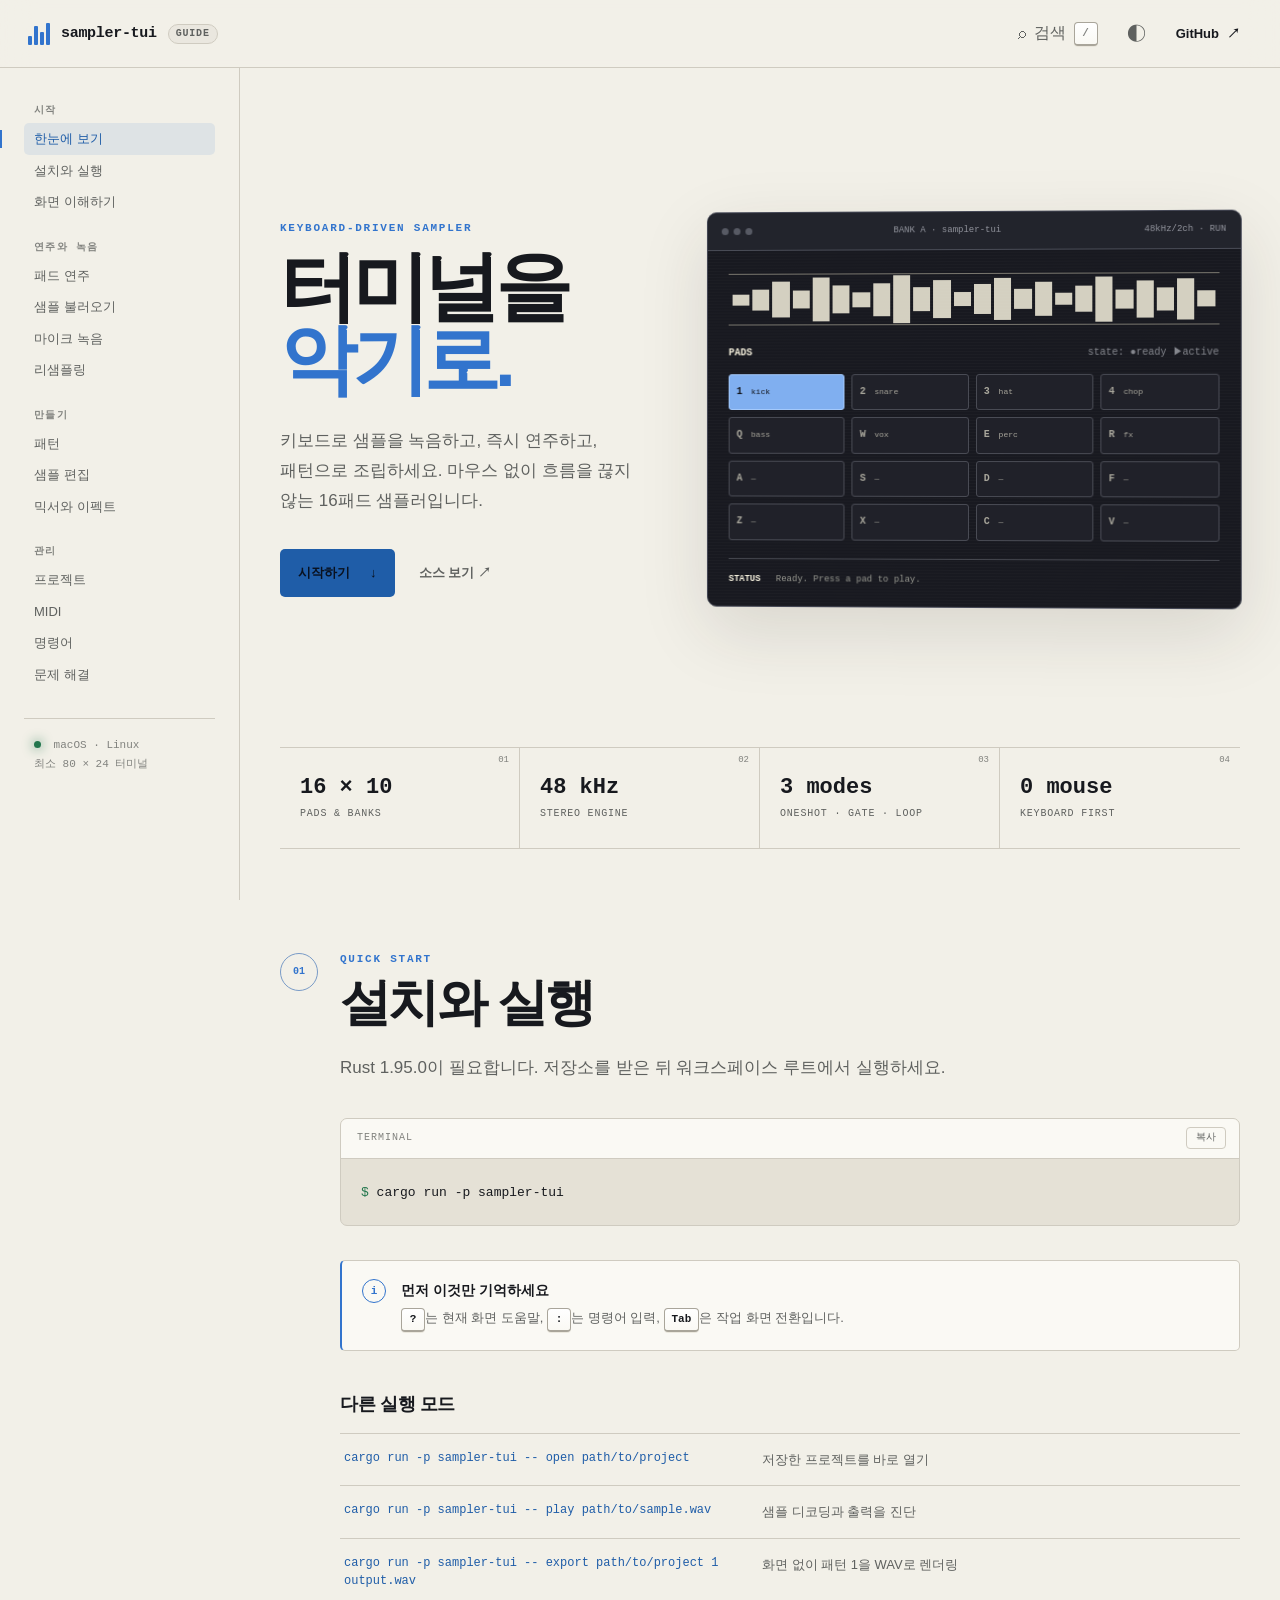
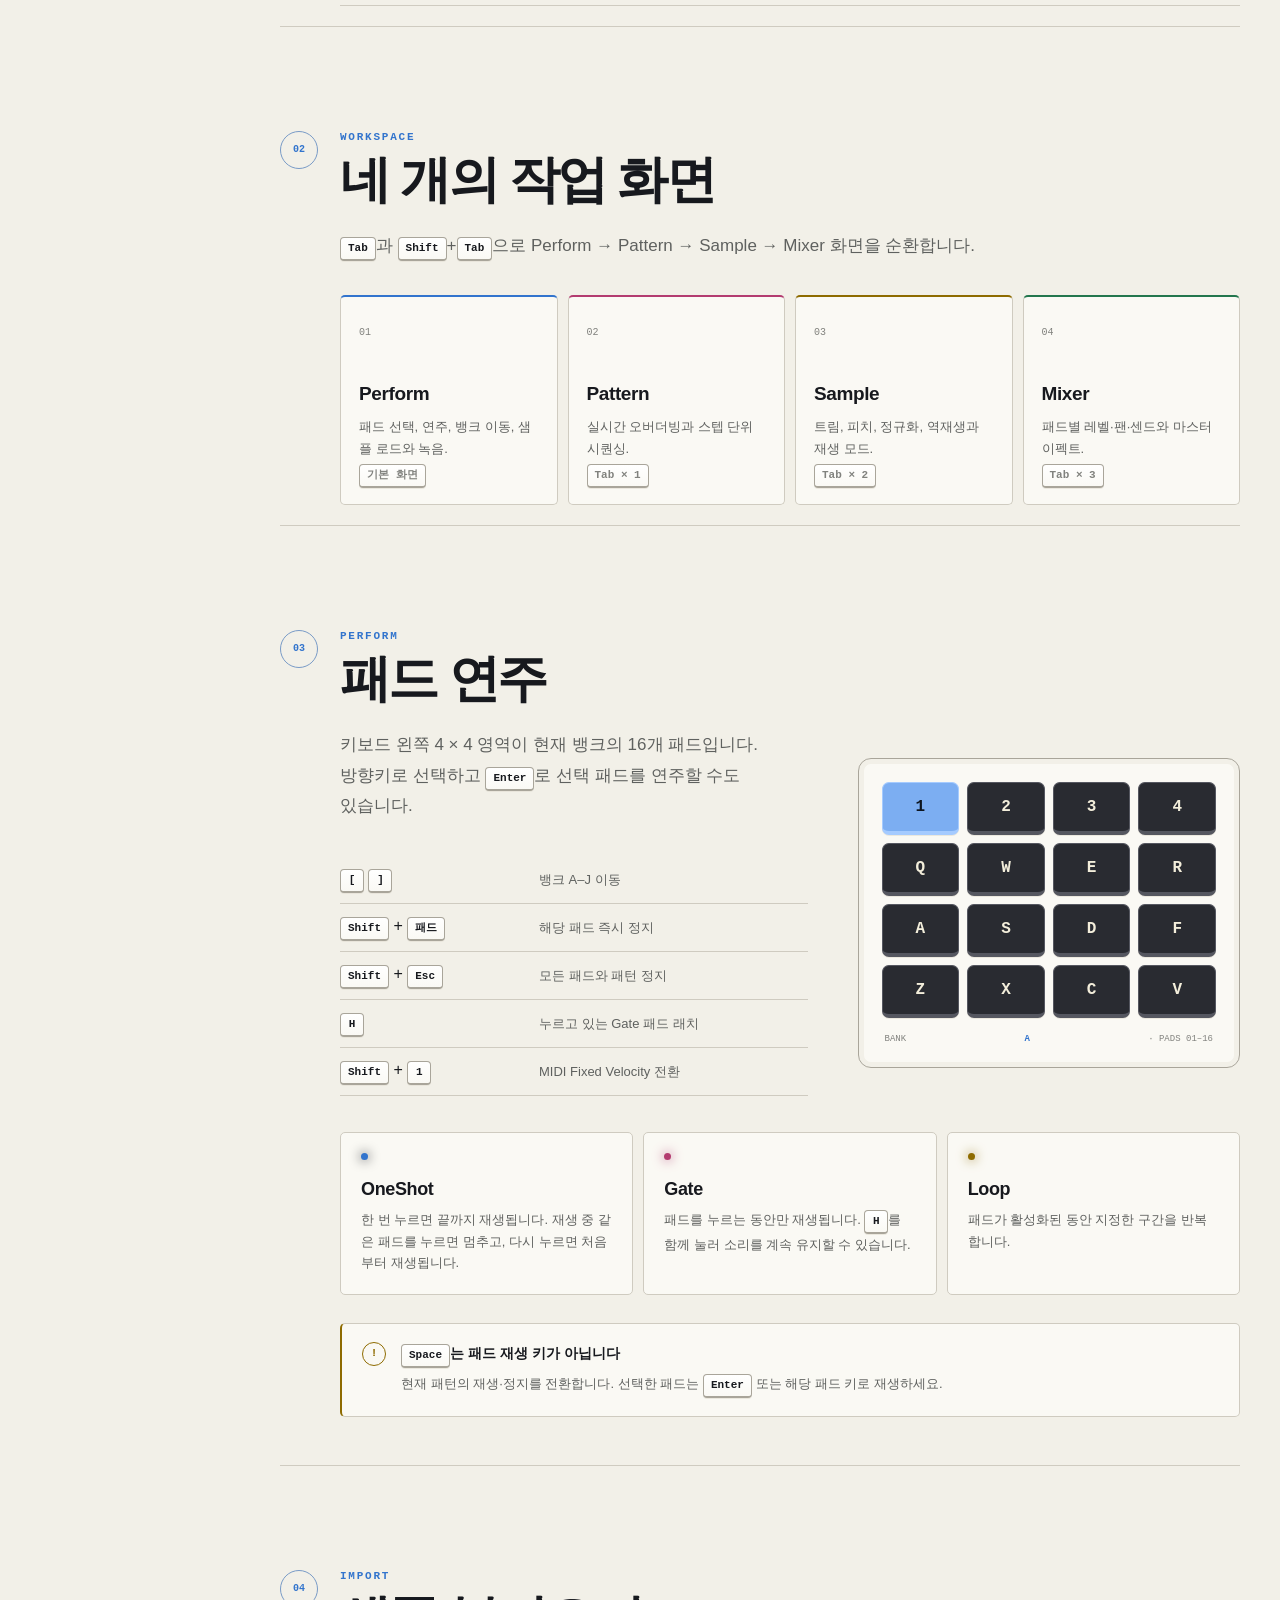
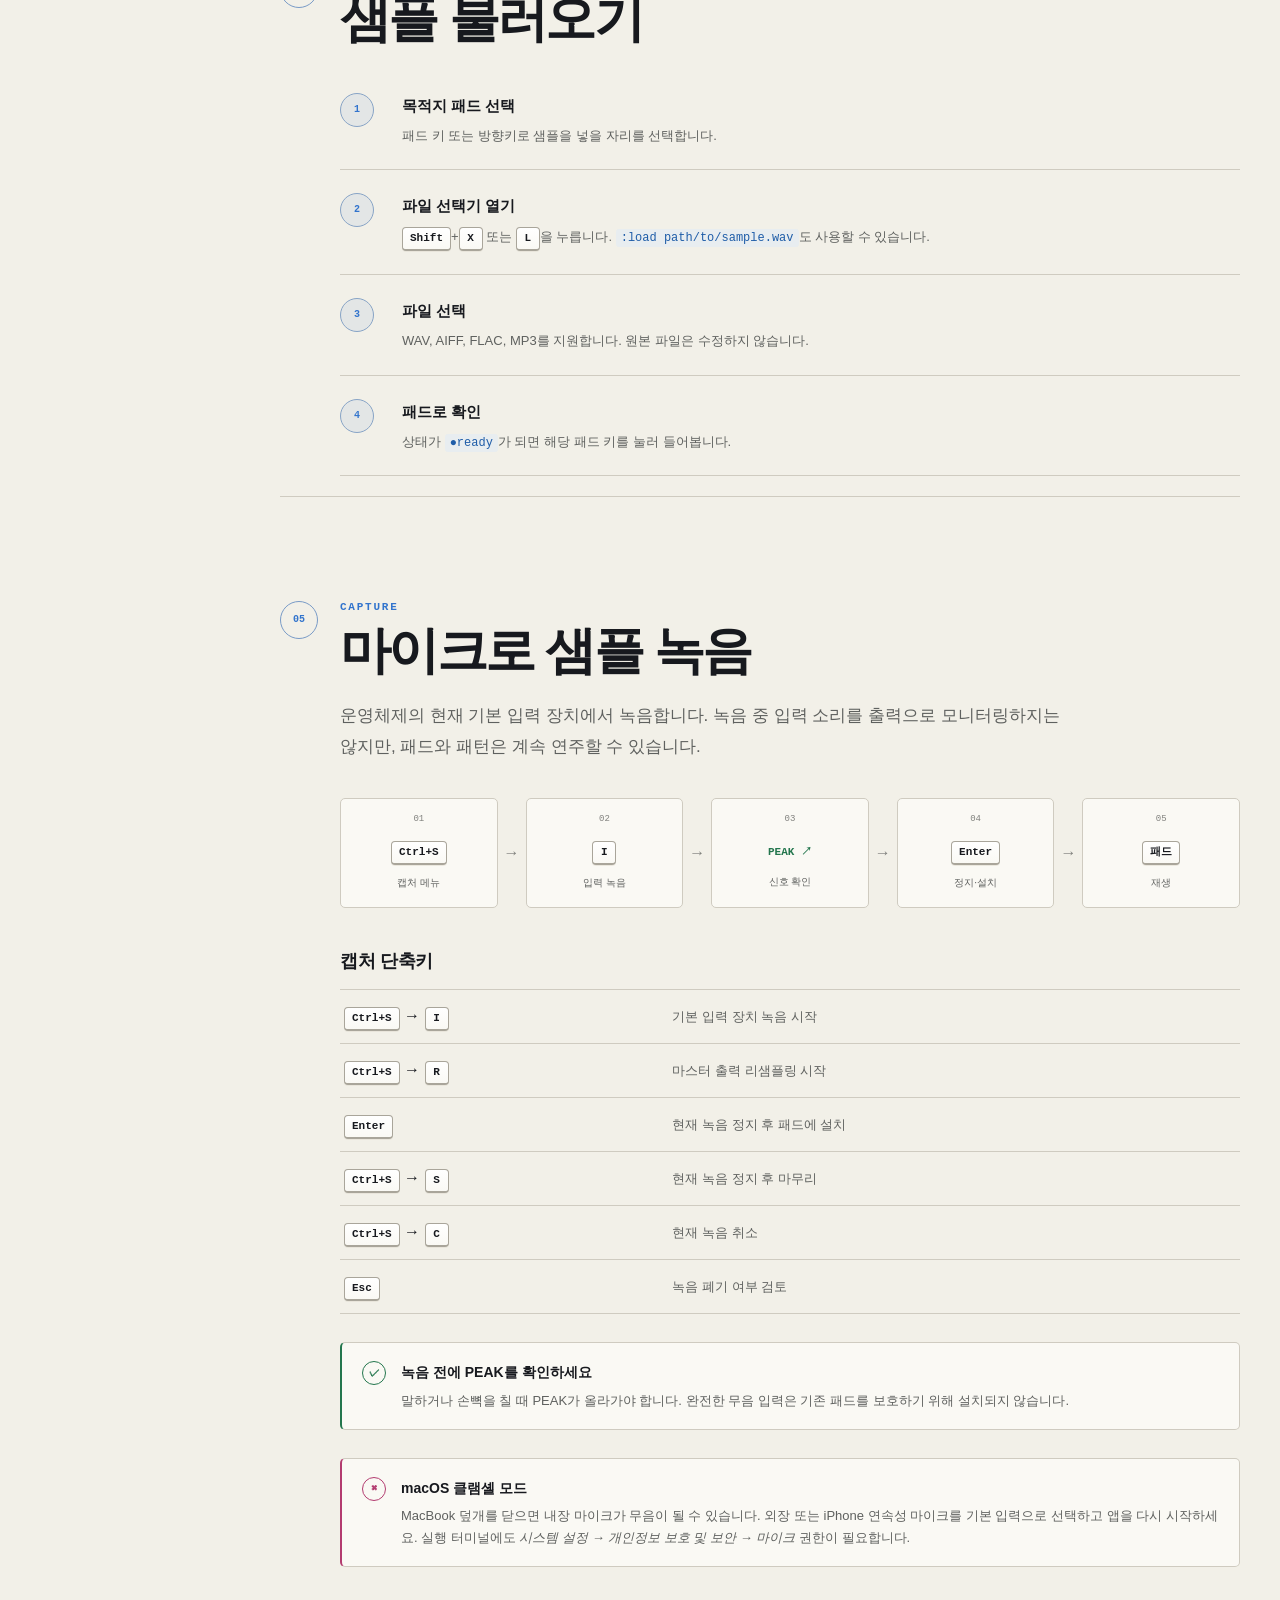
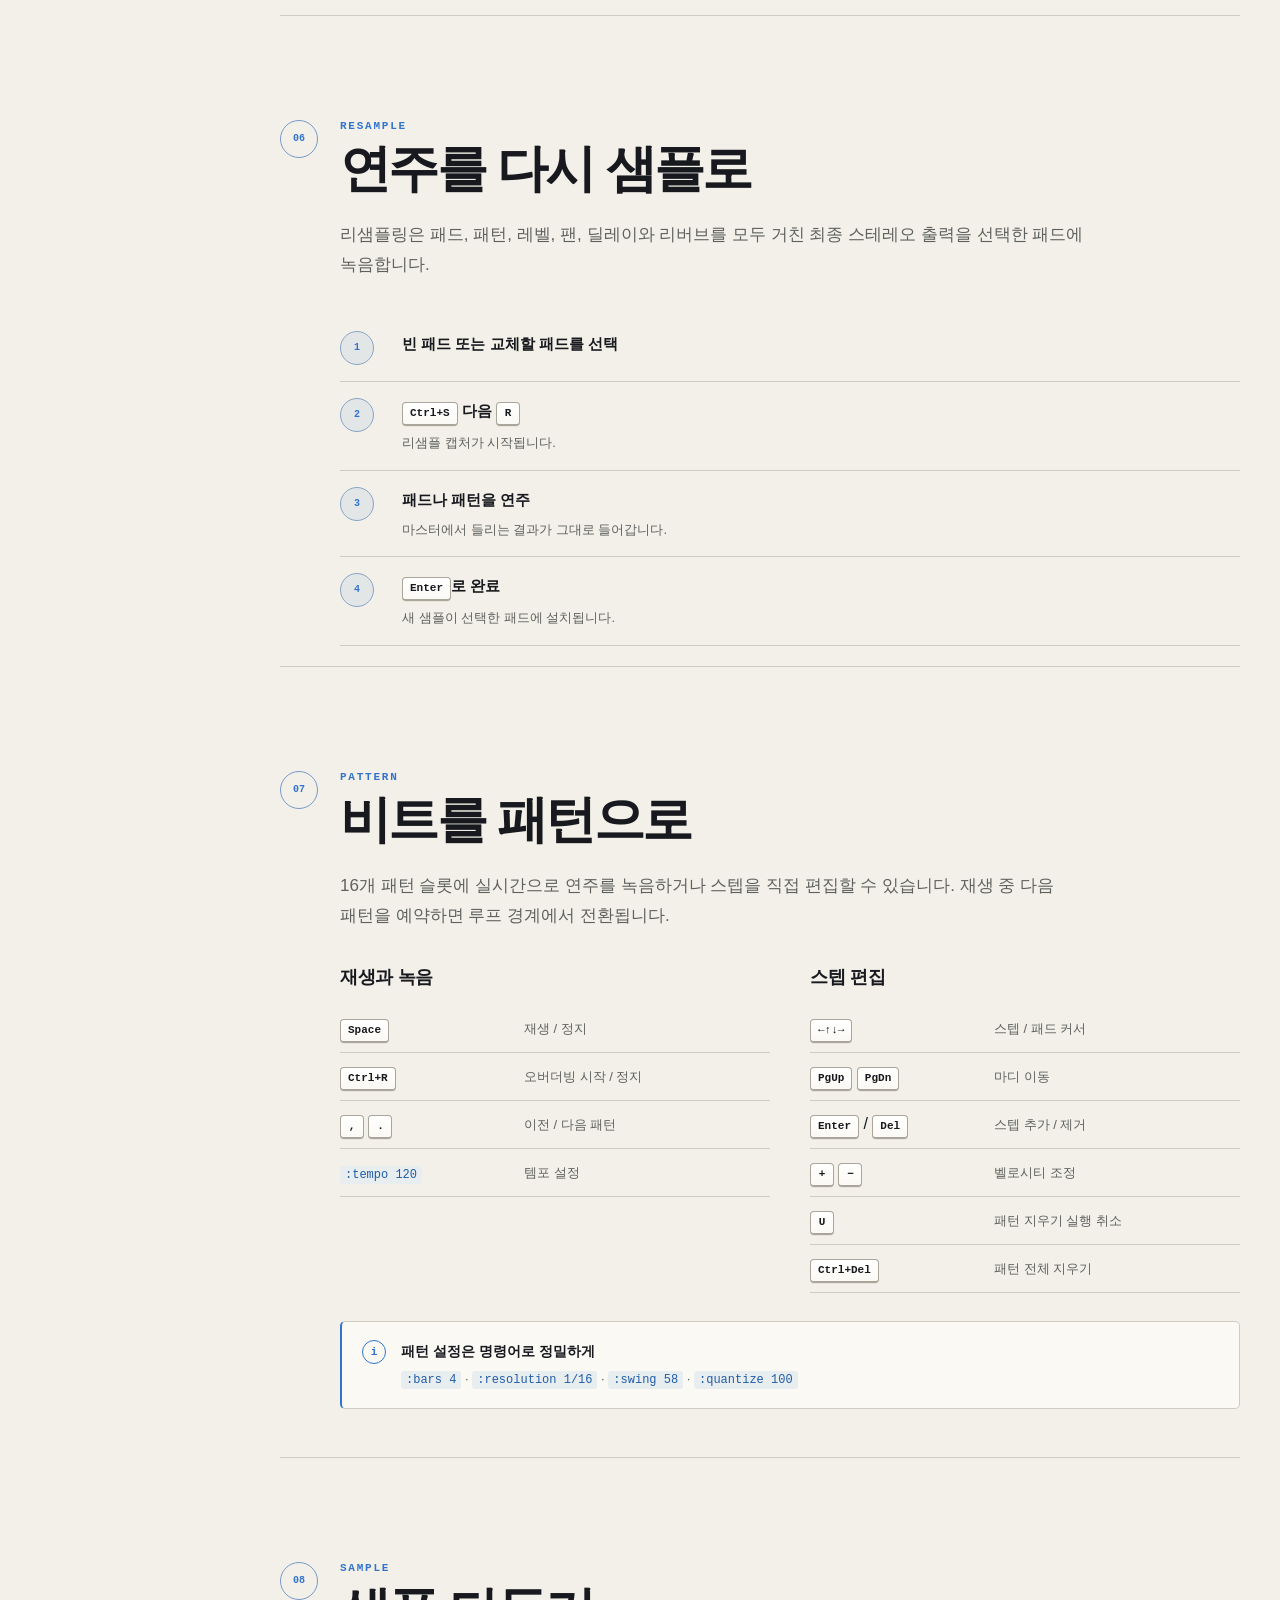
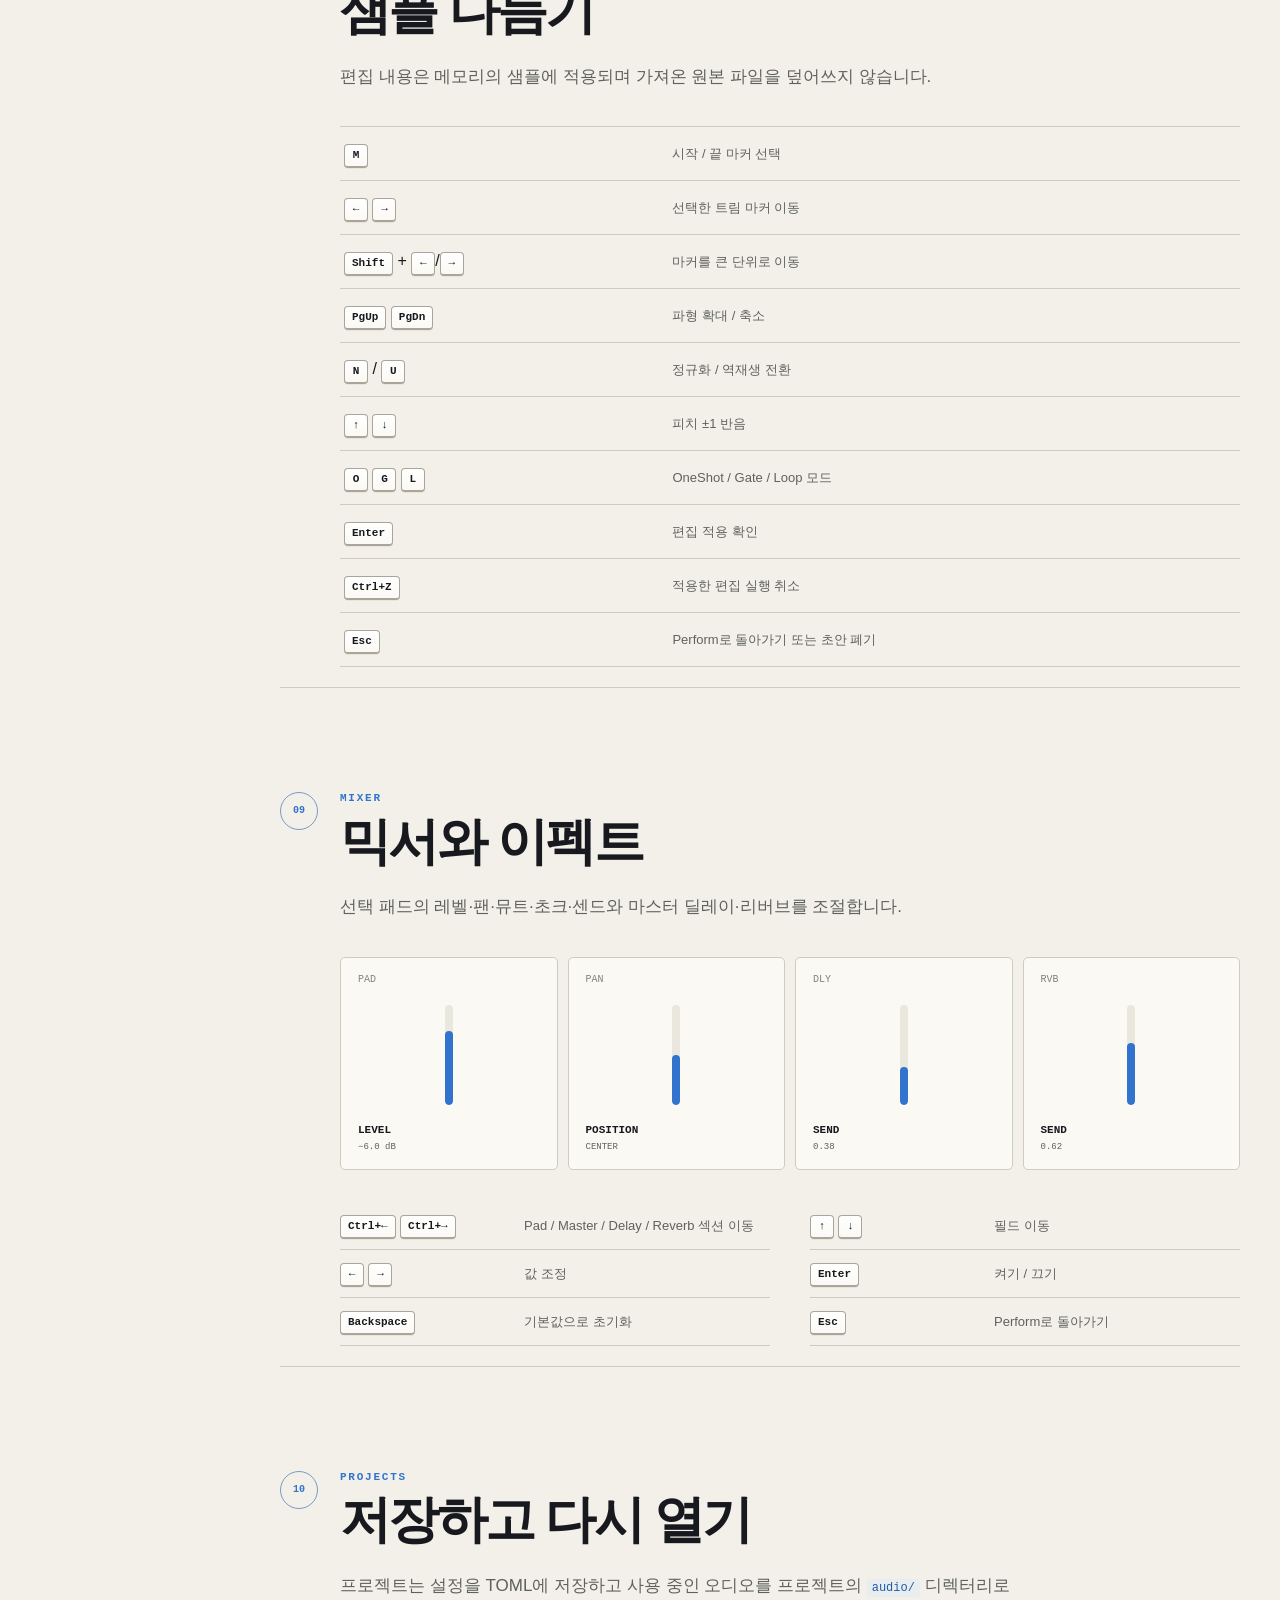
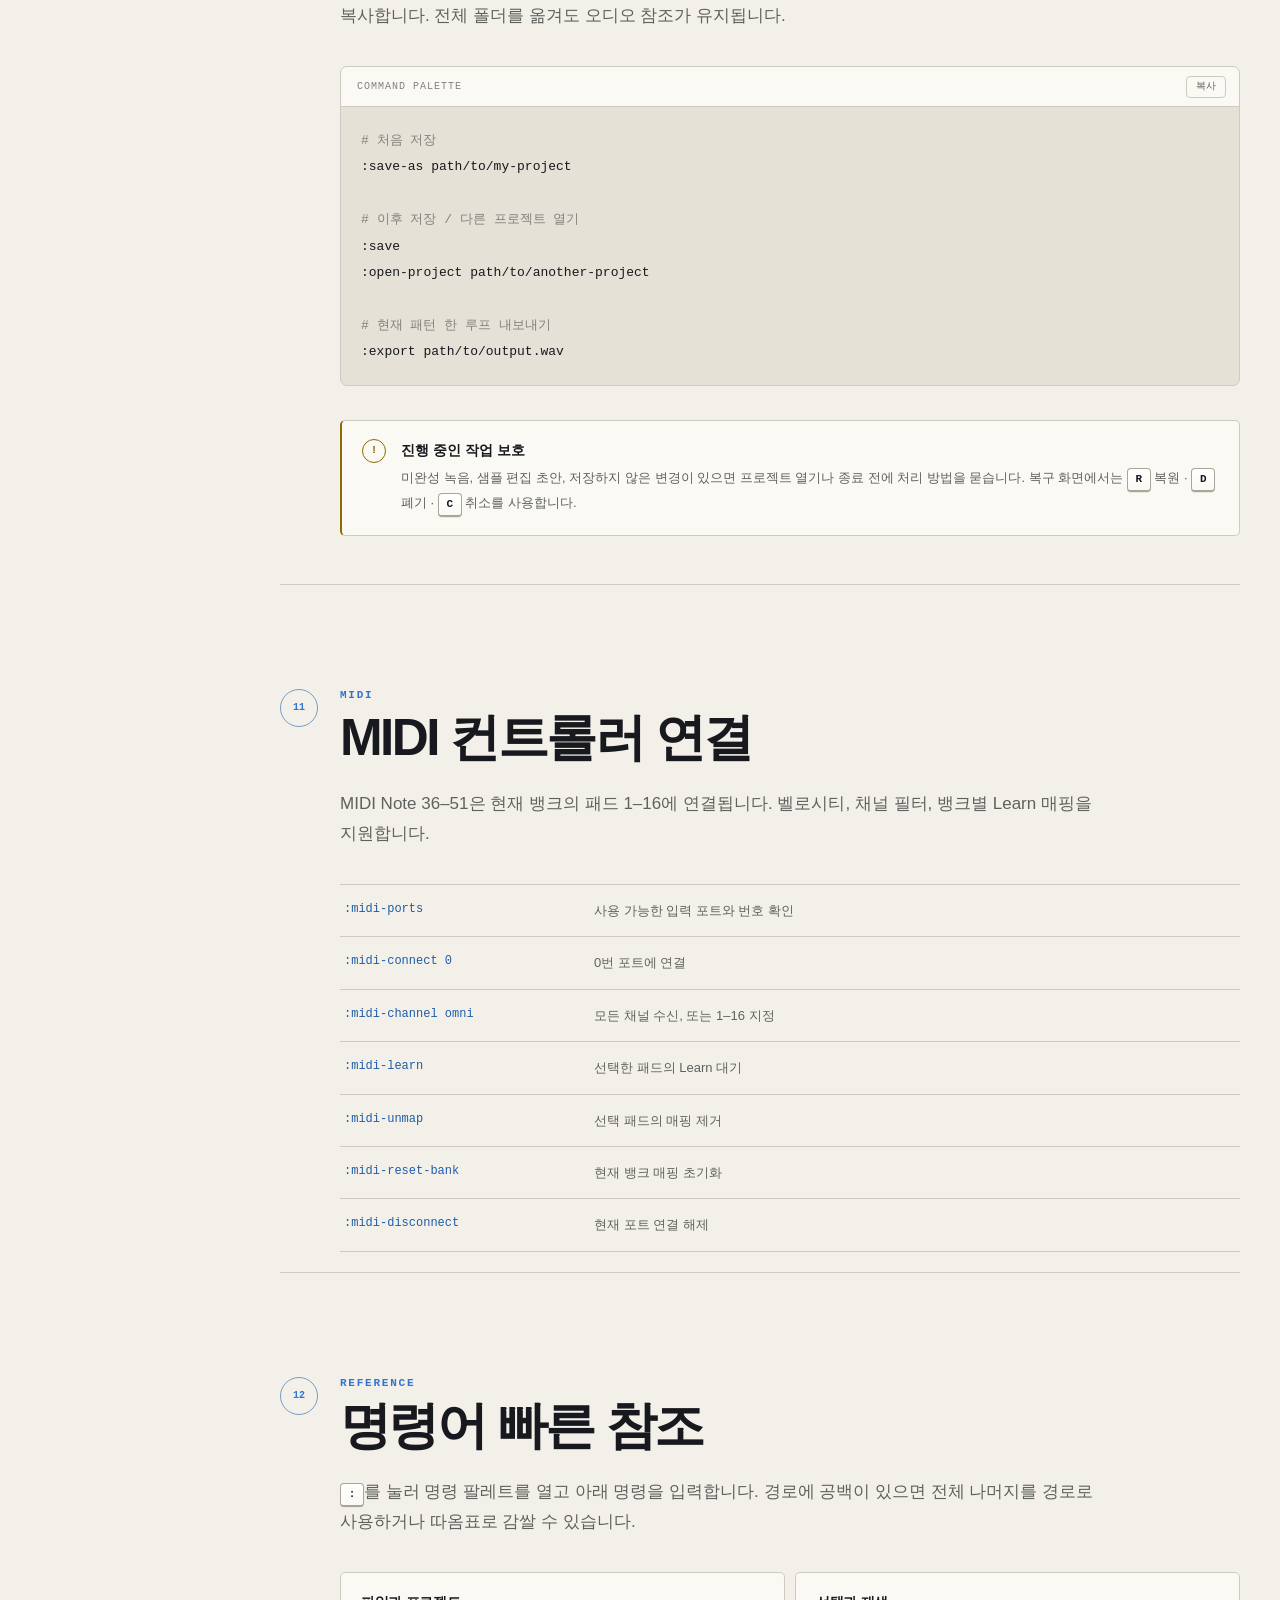
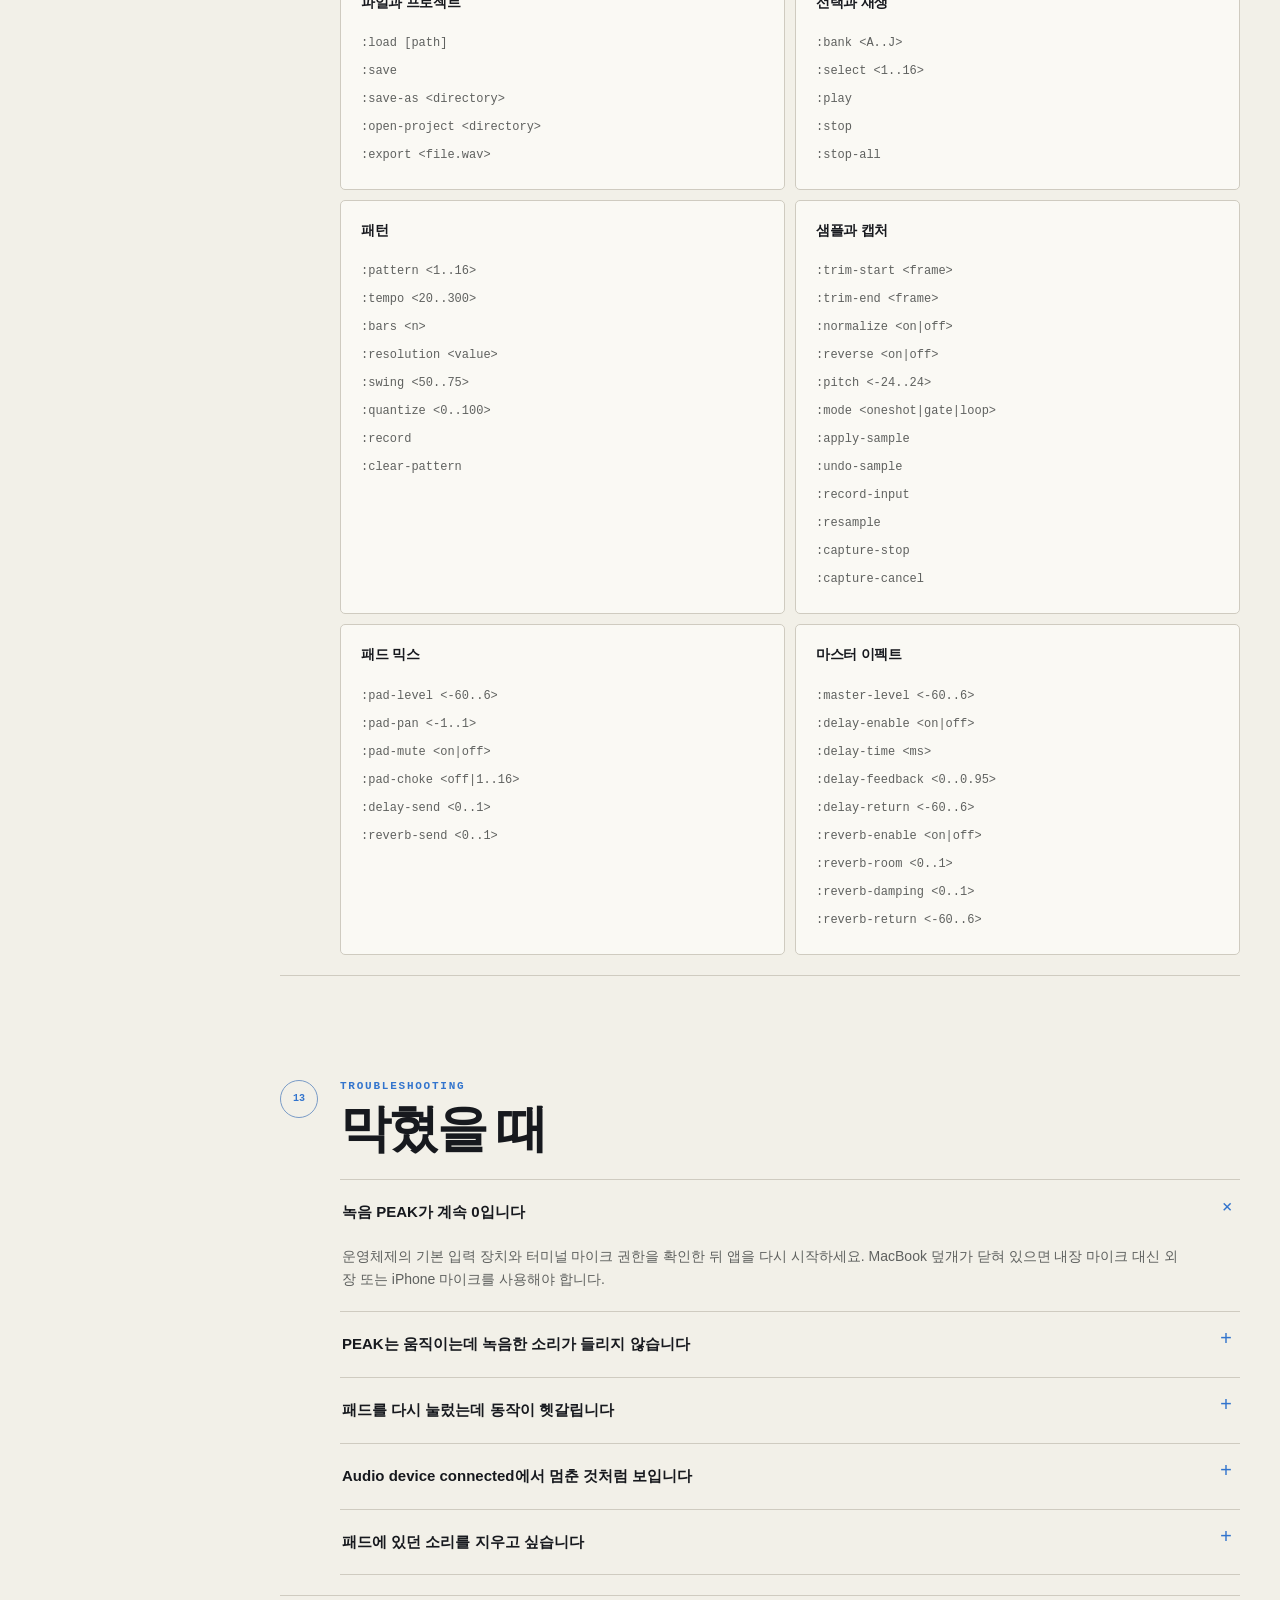
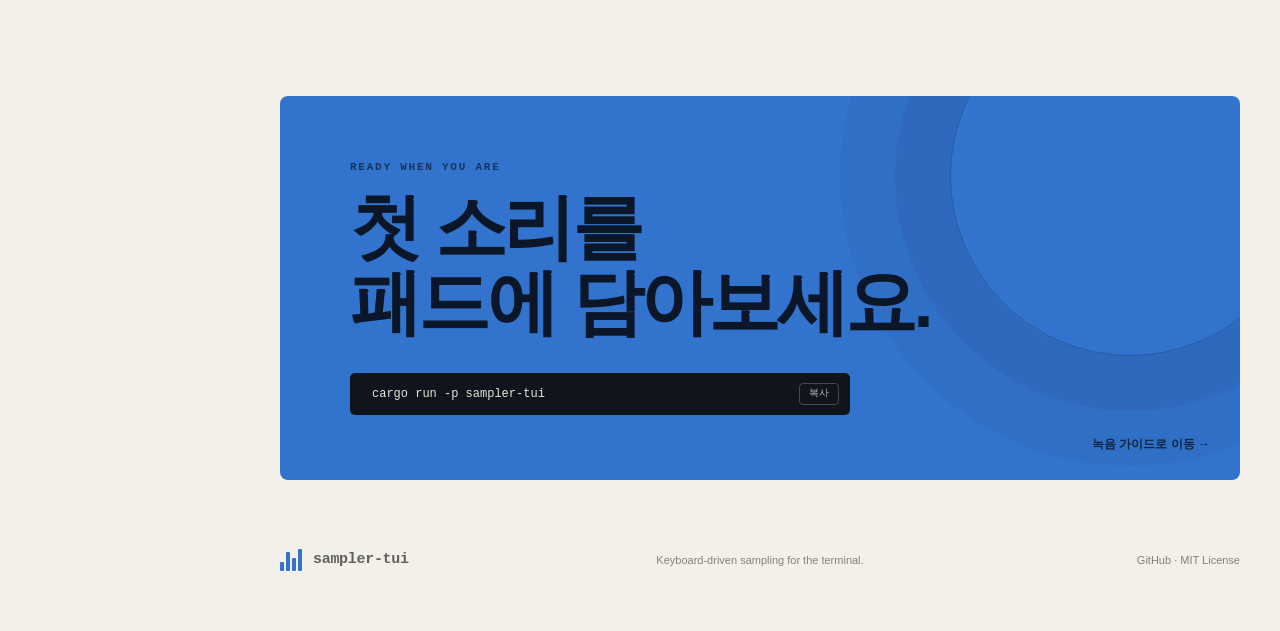
==== docs/index.html @ 5b94d0d7 "docs: add GitHub Pages user guide" ====
<!doctype html>
<html lang="ko" data-theme="dark">
  <head>
    <meta charset="utf-8">
    <meta name="viewport" content="width=device-width, initial-scale=1">
    <meta name="description" content="sampler-tui 공식 사용 가이드 — 키보드로 샘플을 녹음하고, 연주하고, 편집하고, 패턴으로 만드는 터미널 샘플러">
    <meta name="theme-color" content="#111318">
    <meta property="og:title" content="sampler-tui — User Guide">
    <meta property="og:description" content="터미널 안에서 샘플을 녹음하고, 연주하고, 패턴으로 만드세요.">
    <meta property="og:type" content="website">
    <title>sampler-tui — User Guide</title>
    <link rel="stylesheet" href="./styles.css">
    <script src="./app.js" defer></script>
  </head>
  <body id="top">
    <a class="skip-link" href="#main-content">본문으로 건너뛰기</a>

    <header class="topbar">
      <a class="brand" href="#top" aria-label="sampler-tui 문서 홈">
        <span class="brand-mark" aria-hidden="true"><i></i><i></i><i></i><i></i></span>
        <span>sampler-tui</span>
        <span class="version">guide</span>
      </a>
      <nav class="top-actions" aria-label="문서 도구">
        <button class="icon-button search-trigger" type="button" aria-label="문서 검색 열기" aria-keyshortcuts="/">
          <span aria-hidden="true">⌕</span><span class="button-label">검색</span><kbd>/</kbd>
        </button>
        <button class="icon-button theme-toggle" type="button" aria-label="밝은 테마로 전환">
          <span class="theme-icon" aria-hidden="true">☼</span>
        </button>
        <a class="github-link" href="https://github.com/bonzonkim/sampler-tui" target="_blank" rel="noreferrer">GitHub <span aria-hidden="true">↗</span></a>
      </nav>
    </header>

    <div class="mobile-bar">
      <button class="menu-toggle" type="button" aria-expanded="false" aria-controls="sidebar">목차 <span aria-hidden="true">＋</span></button>
      <span class="mobile-current">시작하기</span>
    </div>

    <div class="page-shell">
      <aside class="sidebar" id="sidebar">
        <nav aria-label="문서 목차">
          <p class="nav-label">시작</p>
          <a href="#overview" class="active">한눈에 보기</a>
          <a href="#install">설치와 실행</a>
          <a href="#interface">화면 이해하기</a>

          <p class="nav-label">연주와 녹음</p>
          <a href="#pads">패드 연주</a>
          <a href="#import">샘플 불러오기</a>
          <a href="#record">마이크 녹음</a>
          <a href="#resample">리샘플링</a>

          <p class="nav-label">만들기</p>
          <a href="#pattern">패턴</a>
          <a href="#sample-edit">샘플 편집</a>
          <a href="#mixer">믹서와 이펙트</a>

          <p class="nav-label">관리</p>
          <a href="#projects">프로젝트</a>
          <a href="#midi">MIDI</a>
          <a href="#commands">명령어</a>
          <a href="#troubleshooting">문제 해결</a>
        </nav>
        <div class="sidebar-footer">
          <span class="status-dot"></span>
          macOS · Linux<br>
          최소 80 × 24 터미널
        </div>
      </aside>

      <main id="main-content">
        <section class="hero doc-section" id="overview" data-title="한눈에 보기">
          <div class="hero-copy">
            <p class="eyebrow">Keyboard-driven sampler</p>
            <h1>터미널을<br><span>악기로.</span></h1>
            <p class="hero-lead">키보드로 샘플을 녹음하고, 즉시 연주하고, 패턴으로 조립하세요. 마우스 없이 흐름을 끊지 않는 16패드 샘플러입니다.</p>
            <div class="hero-actions">
              <a class="primary-button" href="#install">시작하기 <span aria-hidden="true">↓</span></a>
              <a class="text-link" href="https://github.com/bonzonkim/sampler-tui" target="_blank" rel="noreferrer">소스 보기 <span aria-hidden="true">↗</span></a>
            </div>
          </div>

          <div class="terminal-card" aria-label="sampler-tui 터미널 화면 예시">
            <div class="terminal-bar">
              <div class="terminal-dots" aria-hidden="true"><span></span><span></span><span></span></div>
              <span>BANK A · sampler-tui</span>
              <span>48kHz/2ch · RUN</span>
            </div>
            <div class="terminal-content">
              <div class="wave" aria-hidden="true">
                <i style="--h:22%"></i><i style="--h:42%"></i><i style="--h:72%"></i><i style="--h:35%"></i><i style="--h:88%"></i><i style="--h:55%"></i><i style="--h:30%"></i><i style="--h:66%"></i><i style="--h:96%"></i><i style="--h:48%"></i><i style="--h:76%"></i><i style="--h:28%"></i><i style="--h:60%"></i><i style="--h:84%"></i><i style="--h:40%"></i><i style="--h:68%"></i><i style="--h:25%"></i><i style="--h:52%"></i><i style="--h:90%"></i><i style="--h:38%"></i><i style="--h:74%"></i><i style="--h:46%"></i><i style="--h:82%"></i><i style="--h:32%"></i>
              </div>
              <p class="terminal-label">PADS <span>state: ●ready ▶active</span></p>
              <div class="mini-pad-grid">
                <span class="hot"><b>1</b> kick</span><span><b>2</b> snare</span><span><b>3</b> hat</span><span><b>4</b> chop</span>
                <span><b>Q</b> bass</span><span><b>W</b> vox</span><span><b>E</b> perc</span><span><b>R</b> fx</span>
                <span><b>A</b> —</span><span><b>S</b> —</span><span><b>D</b> —</span><span><b>F</b> —</span>
                <span><b>Z</b> —</span><span><b>X</b> —</span><span><b>C</b> —</span><span><b>V</b> —</span>
              </div>
              <p class="terminal-status"><span>STATUS</span> Ready. Press a pad to play.</p>
            </div>
          </div>
        </section>

        <section class="feature-strip" aria-label="주요 기능">
          <article><span>01</span><strong>16 × 10</strong><small>pads &amp; banks</small></article>
          <article><span>02</span><strong>48 kHz</strong><small>stereo engine</small></article>
          <article><span>03</span><strong>3 modes</strong><small>OneShot · Gate · Loop</small></article>
          <article><span>04</span><strong>0 mouse</strong><small>keyboard first</small></article>
        </section>

        <section class="doc-section" id="install" data-title="설치와 실행">
          <div class="section-heading">
            <span class="section-number">01</span>
            <div><p class="eyebrow">Quick start</p><h2>설치와 실행</h2></div>
          </div>
          <p class="section-intro">Rust 1.95.0이 필요합니다. 저장소를 받은 뒤 워크스페이스 루트에서 실행하세요.</p>
          <div class="code-block">
            <div class="code-head"><span>Terminal</span><button class="copy-button" type="button" data-copy="cargo run -p sampler-tui">복사</button></div>
            <pre><code><span class="prompt">$</span> cargo run -p sampler-tui</code></pre>
          </div>
          <div class="callout info">
            <span class="callout-icon">i</span>
            <div><strong>먼저 이것만 기억하세요</strong><p><kbd>?</kbd>는 현재 화면 도움말, <kbd>:</kbd>는 명령어 입력, <kbd>Tab</kbd>은 작업 화면 전환입니다.</p></div>
          </div>
          <h3>다른 실행 모드</h3>
          <div class="command-list">
            <div><code>cargo run -p sampler-tui -- open path/to/project</code><span>저장한 프로젝트를 바로 열기</span></div>
            <div><code>cargo run -p sampler-tui -- play path/to/sample.wav</code><span>샘플 디코딩과 출력을 진단</span></div>
            <div><code>cargo run -p sampler-tui -- export path/to/project 1 output.wav</code><span>화면 없이 패턴 1을 WAV로 렌더링</span></div>
          </div>
        </section>

        <section class="doc-section" id="interface" data-title="화면 이해하기">
          <div class="section-heading">
            <span class="section-number">02</span>
            <div><p class="eyebrow">Workspace</p><h2>네 개의 작업 화면</h2></div>
          </div>
          <p class="section-intro"><kbd>Tab</kbd>과 <kbd>Shift</kbd>+<kbd>Tab</kbd>으로 Perform → Pattern → Sample → Mixer 화면을 순환합니다.</p>
          <div class="workspace-grid">
            <article class="workspace-card accent-blue"><span>01</span><h3>Perform</h3><p>패드 선택, 연주, 뱅크 이동, 샘플 로드와 녹음.</p><kbd>기본 화면</kbd></article>
            <article class="workspace-card accent-pink"><span>02</span><h3>Pattern</h3><p>실시간 오버더빙과 스텝 단위 시퀀싱.</p><kbd>Tab × 1</kbd></article>
            <article class="workspace-card accent-amber"><span>03</span><h3>Sample</h3><p>트림, 피치, 정규화, 역재생과 재생 모드.</p><kbd>Tab × 2</kbd></article>
            <article class="workspace-card accent-green"><span>04</span><h3>Mixer</h3><p>패드별 레벨·팬·센드와 마스터 이펙트.</p><kbd>Tab × 3</kbd></article>
          </div>
        </section>

        <section class="doc-section" id="pads" data-title="패드 연주">
          <div class="section-heading">
            <span class="section-number">03</span>
            <div><p class="eyebrow">Perform</p><h2>패드 연주</h2></div>
          </div>
          <div class="split-layout">
            <div>
              <p class="section-intro">키보드 왼쪽 4 × 4 영역이 현재 뱅크의 16개 패드입니다. 방향키로 선택하고 <kbd>Enter</kbd>로 선택 패드를 연주할 수도 있습니다.</p>
              <dl class="key-actions">
                <div><dt><kbd>[</kbd> <kbd>]</kbd></dt><dd>뱅크 A–J 이동</dd></div>
                <div><dt><kbd>Shift</kbd> + <kbd>패드</kbd></dt><dd>해당 패드 즉시 정지</dd></div>
                <div><dt><kbd>Shift</kbd> + <kbd>Esc</kbd></dt><dd>모든 패드와 패턴 정지</dd></div>
                <div><dt><kbd>H</kbd></dt><dd>누르고 있는 Gate 패드 래치</dd></div>
                <div><dt><kbd>Shift</kbd> + <kbd>1</kbd></dt><dd>MIDI Fixed Velocity 전환</dd></div>
              </dl>
            </div>
            <div class="pad-controller" aria-label="컴퓨터 키보드 패드 배치">
              <div><kbd>1</kbd><kbd>2</kbd><kbd>3</kbd><kbd>4</kbd></div>
              <div><kbd>Q</kbd><kbd>W</kbd><kbd>E</kbd><kbd>R</kbd></div>
              <div><kbd>A</kbd><kbd>S</kbd><kbd>D</kbd><kbd>F</kbd></div>
              <div><kbd>Z</kbd><kbd>X</kbd><kbd>C</kbd><kbd>V</kbd></div>
              <p>BANK <strong>A</strong> · PADS 01–16</p>
            </div>
          </div>
          <div class="mode-grid">
            <article><span class="mode-dot blue"></span><h3>OneShot</h3><p>한 번 누르면 끝까지 재생됩니다. 재생 중 같은 패드를 누르면 멈추고, 다시 누르면 처음부터 재생됩니다.</p></article>
            <article><span class="mode-dot pink"></span><h3>Gate</h3><p>패드를 누르는 동안만 재생됩니다. <kbd>H</kbd>를 함께 눌러 소리를 계속 유지할 수 있습니다.</p></article>
            <article><span class="mode-dot amber"></span><h3>Loop</h3><p>패드가 활성화된 동안 지정한 구간을 반복합니다.</p></article>
          </div>
          <div class="callout warning"><span class="callout-icon">!</span><div><strong><kbd>Space</kbd>는 패드 재생 키가 아닙니다</strong><p>현재 패턴의 재생·정지를 전환합니다. 선택한 패드는 <kbd>Enter</kbd> 또는 해당 패드 키로 재생하세요.</p></div></div>
        </section>

        <section class="doc-section" id="import" data-title="샘플 불러오기">
          <div class="section-heading"><span class="section-number">04</span><div><p class="eyebrow">Import</p><h2>샘플 불러오기</h2></div></div>
          <ol class="steps">
            <li><span>1</span><div><strong>목적지 패드 선택</strong><p>패드 키 또는 방향키로 샘플을 넣을 자리를 선택합니다.</p></div></li>
            <li><span>2</span><div><strong>파일 선택기 열기</strong><p><kbd>Shift</kbd>+<kbd>X</kbd> 또는 <kbd>L</kbd>을 누릅니다. <code>:load path/to/sample.wav</code>도 사용할 수 있습니다.</p></div></li>
            <li><span>3</span><div><strong>파일 선택</strong><p>WAV, AIFF, FLAC, MP3를 지원합니다. 원본 파일은 수정하지 않습니다.</p></div></li>
            <li><span>4</span><div><strong>패드로 확인</strong><p>상태가 <code>●ready</code>가 되면 해당 패드 키를 눌러 들어봅니다.</p></div></li>
          </ol>
        </section>

        <section class="doc-section" id="record" data-title="마이크 녹음">
          <div class="section-heading"><span class="section-number">05</span><div><p class="eyebrow">Capture</p><h2>마이크로 샘플 녹음</h2></div></div>
          <p class="section-intro">운영체제의 현재 기본 입력 장치에서 녹음합니다. 녹음 중 입력 소리를 출력으로 모니터링하지는 않지만, 패드와 패턴은 계속 연주할 수 있습니다.</p>
          <div class="record-flow" aria-label="녹음 순서">
            <div><span>01</span><kbd>Ctrl+S</kbd><small>캡처 메뉴</small></div><i>→</i>
            <div><span>02</span><kbd>I</kbd><small>입력 녹음</small></div><i>→</i>
            <div><span>03</span><b>PEAK ↗</b><small>신호 확인</small></div><i>→</i>
            <div><span>04</span><kbd>Enter</kbd><small>정지·설치</small></div><i>→</i>
            <div><span>05</span><kbd>패드</kbd><small>재생</small></div>
          </div>
          <h3>캡처 단축키</h3>
          <div class="shortcut-table" role="table" aria-label="캡처 단축키">
            <div role="row"><span role="cell"><kbd>Ctrl+S</kbd> → <kbd>I</kbd></span><span role="cell">기본 입력 장치 녹음 시작</span></div>
            <div role="row"><span role="cell"><kbd>Ctrl+S</kbd> → <kbd>R</kbd></span><span role="cell">마스터 출력 리샘플링 시작</span></div>
            <div role="row"><span role="cell"><kbd>Enter</kbd></span><span role="cell">현재 녹음 정지 후 패드에 설치</span></div>
            <div role="row"><span role="cell"><kbd>Ctrl+S</kbd> → <kbd>S</kbd></span><span role="cell">현재 녹음 정지 후 마무리</span></div>
            <div role="row"><span role="cell"><kbd>Ctrl+S</kbd> → <kbd>C</kbd></span><span role="cell">현재 녹음 취소</span></div>
            <div role="row"><span role="cell"><kbd>Esc</kbd></span><span role="cell">녹음 폐기 여부 검토</span></div>
          </div>
          <div class="callout success"><span class="callout-icon">✓</span><div><strong>녹음 전에 PEAK를 확인하세요</strong><p>말하거나 손뼉을 칠 때 PEAK가 올라가야 합니다. 완전한 무음 입력은 기존 패드를 보호하기 위해 설치되지 않습니다.</p></div></div>
          <div class="callout mac"><span class="callout-icon">⌘</span><div><strong>macOS 클램셸 모드</strong><p>MacBook 덮개를 닫으면 내장 마이크가 무음이 될 수 있습니다. 외장 또는 iPhone 연속성 마이크를 기본 입력으로 선택하고 앱을 다시 시작하세요. 실행 터미널에도 <em>시스템 설정 → 개인정보 보호 및 보안 → 마이크</em> 권한이 필요합니다.</p></div></div>
        </section>

        <section class="doc-section" id="resample" data-title="리샘플링">
          <div class="section-heading"><span class="section-number">06</span><div><p class="eyebrow">Resample</p><h2>연주를 다시 샘플로</h2></div></div>
          <p class="section-intro">리샘플링은 패드, 패턴, 레벨, 팬, 딜레이와 리버브를 모두 거친 최종 스테레오 출력을 선택한 패드에 녹음합니다.</p>
          <ol class="steps compact">
            <li><span>1</span><div><strong>빈 패드 또는 교체할 패드를 선택</strong></div></li>
            <li><span>2</span><div><strong><kbd>Ctrl+S</kbd> 다음 <kbd>R</kbd></strong><p>리샘플 캡처가 시작됩니다.</p></div></li>
            <li><span>3</span><div><strong>패드나 패턴을 연주</strong><p>마스터에서 들리는 결과가 그대로 들어갑니다.</p></div></li>
            <li><span>4</span><div><strong><kbd>Enter</kbd>로 완료</strong><p>새 샘플이 선택한 패드에 설치됩니다.</p></div></li>
          </ol>
        </section>

        <section class="doc-section" id="pattern" data-title="패턴">
          <div class="section-heading"><span class="section-number">07</span><div><p class="eyebrow">Pattern</p><h2>비트를 패턴으로</h2></div></div>
          <p class="section-intro">16개 패턴 슬롯에 실시간으로 연주를 녹음하거나 스텝을 직접 편집할 수 있습니다. 재생 중 다음 패턴을 예약하면 루프 경계에서 전환됩니다.</p>
          <div class="two-column-table">
            <div><h3>재생과 녹음</h3><dl class="key-actions"><div><dt><kbd>Space</kbd></dt><dd>재생 / 정지</dd></div><div><dt><kbd>Ctrl+R</kbd></dt><dd>오버더빙 시작 / 정지</dd></div><div><dt><kbd>,</kbd> <kbd>.</kbd></dt><dd>이전 / 다음 패턴</dd></div><div><dt><code>:tempo 120</code></dt><dd>템포 설정</dd></div></dl></div>
            <div><h3>스텝 편집</h3><dl class="key-actions"><div><dt><kbd>←↑↓→</kbd></dt><dd>스텝 / 패드 커서</dd></div><div><dt><kbd>PgUp</kbd> <kbd>PgDn</kbd></dt><dd>마디 이동</dd></div><div><dt><kbd>Enter</kbd> / <kbd>Del</kbd></dt><dd>스텝 추가 / 제거</dd></div><div><dt><kbd>+</kbd> <kbd>−</kbd></dt><dd>벨로시티 조정</dd></div><div><dt><kbd>U</kbd></dt><dd>패턴 지우기 실행 취소</dd></div><div><dt><kbd>Ctrl+Del</kbd></dt><dd>패턴 전체 지우기</dd></div></dl></div>
          </div>
          <div class="callout info"><span class="callout-icon">i</span><div><strong>패턴 설정은 명령어로 정밀하게</strong><p><code>:bars 4</code> · <code>:resolution 1/16</code> · <code>:swing 58</code> · <code>:quantize 100</code></p></div></div>
        </section>

        <section class="doc-section" id="sample-edit" data-title="샘플 편집">
          <div class="section-heading"><span class="section-number">08</span><div><p class="eyebrow">Sample</p><h2>샘플 다듬기</h2></div></div>
          <p class="section-intro">편집 내용은 메모리의 샘플에 적용되며 가져온 원본 파일을 덮어쓰지 않습니다.</p>
          <div class="shortcut-table" role="table" aria-label="샘플 편집 단축키">
            <div role="row"><span role="cell"><kbd>M</kbd></span><span role="cell">시작 / 끝 마커 선택</span></div>
            <div role="row"><span role="cell"><kbd>←</kbd> <kbd>→</kbd></span><span role="cell">선택한 트림 마커 이동</span></div>
            <div role="row"><span role="cell"><kbd>Shift</kbd> + <kbd>←</kbd>/<kbd>→</kbd></span><span role="cell">마커를 큰 단위로 이동</span></div>
            <div role="row"><span role="cell"><kbd>PgUp</kbd> <kbd>PgDn</kbd></span><span role="cell">파형 확대 / 축소</span></div>
            <div role="row"><span role="cell"><kbd>N</kbd> / <kbd>U</kbd></span><span role="cell">정규화 / 역재생 전환</span></div>
            <div role="row"><span role="cell"><kbd>↑</kbd> <kbd>↓</kbd></span><span role="cell">피치 ±1 반음</span></div>
            <div role="row"><span role="cell"><kbd>O</kbd> <kbd>G</kbd> <kbd>L</kbd></span><span role="cell">OneShot / Gate / Loop 모드</span></div>
            <div role="row"><span role="cell"><kbd>Enter</kbd></span><span role="cell">편집 적용 확인</span></div>
            <div role="row"><span role="cell"><kbd>Ctrl+Z</kbd></span><span role="cell">적용한 편집 실행 취소</span></div>
            <div role="row"><span role="cell"><kbd>Esc</kbd></span><span role="cell">Perform로 돌아가기 또는 초안 폐기</span></div>
          </div>
        </section>

        <section class="doc-section" id="mixer" data-title="믹서와 이펙트">
          <div class="section-heading"><span class="section-number">09</span><div><p class="eyebrow">Mixer</p><h2>믹서와 이펙트</h2></div></div>
          <p class="section-intro">선택 패드의 레벨·팬·뮤트·초크·센드와 마스터 딜레이·리버브를 조절합니다.</p>
          <div class="mixer-demo" aria-label="믹서 기능 요약">
            <div class="channel"><span>PAD</span><i style="--level:74%"></i><b>LEVEL</b><small>−6.0 dB</small></div>
            <div class="channel"><span>PAN</span><i style="--level:50%"></i><b>POSITION</b><small>CENTER</small></div>
            <div class="channel"><span>DLY</span><i style="--level:38%"></i><b>SEND</b><small>0.38</small></div>
            <div class="channel"><span>RVB</span><i style="--level:62%"></i><b>SEND</b><small>0.62</small></div>
          </div>
          <dl class="key-actions horizontal">
            <div><dt><kbd>Ctrl+←</kbd> <kbd>Ctrl+→</kbd></dt><dd>Pad / Master / Delay / Reverb 섹션 이동</dd></div>
            <div><dt><kbd>↑</kbd> <kbd>↓</kbd></dt><dd>필드 이동</dd></div>
            <div><dt><kbd>←</kbd> <kbd>→</kbd></dt><dd>값 조정</dd></div>
            <div><dt><kbd>Enter</kbd></dt><dd>켜기 / 끄기</dd></div>
            <div><dt><kbd>Backspace</kbd></dt><dd>기본값으로 초기화</dd></div>
            <div><dt><kbd>Esc</kbd></dt><dd>Perform로 돌아가기</dd></div>
          </dl>
        </section>

        <section class="doc-section" id="projects" data-title="프로젝트">
          <div class="section-heading"><span class="section-number">10</span><div><p class="eyebrow">Projects</p><h2>저장하고 다시 열기</h2></div></div>
          <p class="section-intro">프로젝트는 설정을 TOML에 저장하고 사용 중인 오디오를 프로젝트의 <code>audio/</code> 디렉터리로 복사합니다. 전체 폴더를 옮겨도 오디오 참조가 유지됩니다.</p>
          <div class="code-block">
            <div class="code-head"><span>Command palette</span><button class="copy-button" type="button" data-copy=":save-as path/to/my-project">복사</button></div>
            <pre><code><span class="comment"># 처음 저장</span>
:save-as path/to/my-project

<span class="comment"># 이후 저장 / 다른 프로젝트 열기</span>
:save
:open-project path/to/another-project

<span class="comment"># 현재 패턴 한 루프 내보내기</span>
:export path/to/output.wav</code></pre>
          </div>
          <div class="callout warning"><span class="callout-icon">!</span><div><strong>진행 중인 작업 보호</strong><p>미완성 녹음, 샘플 편집 초안, 저장하지 않은 변경이 있으면 프로젝트 열기나 종료 전에 처리 방법을 묻습니다. 복구 화면에서는 <kbd>R</kbd> 복원 · <kbd>D</kbd> 폐기 · <kbd>C</kbd> 취소를 사용합니다.</p></div></div>
        </section>

        <section class="doc-section" id="midi" data-title="MIDI">
          <div class="section-heading"><span class="section-number">11</span><div><p class="eyebrow">MIDI</p><h2>MIDI 컨트롤러 연결</h2></div></div>
          <p class="section-intro">MIDI Note 36–51은 현재 뱅크의 패드 1–16에 연결됩니다. 벨로시티, 채널 필터, 뱅크별 Learn 매핑을 지원합니다.</p>
          <div class="command-list numbered">
            <div><code>:midi-ports</code><span>사용 가능한 입력 포트와 번호 확인</span></div>
            <div><code>:midi-connect 0</code><span>0번 포트에 연결</span></div>
            <div><code>:midi-channel omni</code><span>모든 채널 수신, 또는 1–16 지정</span></div>
            <div><code>:midi-learn</code><span>선택한 패드의 Learn 대기</span></div>
            <div><code>:midi-unmap</code><span>선택 패드의 매핑 제거</span></div>
            <div><code>:midi-reset-bank</code><span>현재 뱅크 매핑 초기화</span></div>
            <div><code>:midi-disconnect</code><span>현재 포트 연결 해제</span></div>
          </div>
        </section>

        <section class="doc-section" id="commands" data-title="명령어">
          <div class="section-heading"><span class="section-number">12</span><div><p class="eyebrow">Reference</p><h2>명령어 빠른 참조</h2></div></div>
          <p class="section-intro"><kbd>:</kbd>를 눌러 명령 팔레트를 열고 아래 명령을 입력합니다. 경로에 공백이 있으면 전체 나머지를 경로로 사용하거나 따옴표로 감쌀 수 있습니다.</p>
          <div class="command-groups">
            <article><h3>파일과 프로젝트</h3><code>:load [path]</code><code>:save</code><code>:save-as &lt;directory&gt;</code><code>:open-project &lt;directory&gt;</code><code>:export &lt;file.wav&gt;</code></article>
            <article><h3>선택과 재생</h3><code>:bank &lt;A..J&gt;</code><code>:select &lt;1..16&gt;</code><code>:play</code><code>:stop</code><code>:stop-all</code></article>
            <article><h3>패턴</h3><code>:pattern &lt;1..16&gt;</code><code>:tempo &lt;20..300&gt;</code><code>:bars &lt;n&gt;</code><code>:resolution &lt;value&gt;</code><code>:swing &lt;50..75&gt;</code><code>:quantize &lt;0..100&gt;</code><code>:record</code><code>:clear-pattern</code></article>
            <article><h3>샘플과 캡처</h3><code>:trim-start &lt;frame&gt;</code><code>:trim-end &lt;frame&gt;</code><code>:normalize &lt;on|off&gt;</code><code>:reverse &lt;on|off&gt;</code><code>:pitch &lt;-24..24&gt;</code><code>:mode &lt;oneshot|gate|loop&gt;</code><code>:apply-sample</code><code>:undo-sample</code><code>:record-input</code><code>:resample</code><code>:capture-stop</code><code>:capture-cancel</code></article>
            <article><h3>패드 믹스</h3><code>:pad-level &lt;-60..6&gt;</code><code>:pad-pan &lt;-1..1&gt;</code><code>:pad-mute &lt;on|off&gt;</code><code>:pad-choke &lt;off|1..16&gt;</code><code>:delay-send &lt;0..1&gt;</code><code>:reverb-send &lt;0..1&gt;</code></article>
            <article><h3>마스터 이펙트</h3><code>:master-level &lt;-60..6&gt;</code><code>:delay-enable &lt;on|off&gt;</code><code>:delay-time &lt;ms&gt;</code><code>:delay-feedback &lt;0..0.95&gt;</code><code>:delay-return &lt;-60..6&gt;</code><code>:reverb-enable &lt;on|off&gt;</code><code>:reverb-room &lt;0..1&gt;</code><code>:reverb-damping &lt;0..1&gt;</code><code>:reverb-return &lt;-60..6&gt;</code></article>
          </div>
        </section>

        <section class="doc-section" id="troubleshooting" data-title="문제 해결">
          <div class="section-heading"><span class="section-number">13</span><div><p class="eyebrow">Troubleshooting</p><h2>막혔을 때</h2></div></div>
          <div class="faq-list">
            <details open><summary>녹음 PEAK가 계속 0입니다</summary><div><p>운영체제의 기본 입력 장치와 터미널 마이크 권한을 확인한 뒤 앱을 다시 시작하세요. MacBook 덮개가 닫혀 있으면 내장 마이크 대신 외장 또는 iPhone 마이크를 사용해야 합니다.</p></div></details>
            <details><summary>PEAK는 움직이는데 녹음한 소리가 들리지 않습니다</summary><div><p><kbd>Enter</kbd>로 녹음을 마무리한 후 목적지 패드 키를 누르세요. <kbd>Space</kbd>는 선택 패드가 아니라 패턴을 재생합니다. 출력 장치와 시스템 볼륨도 확인하세요.</p></div></details>
            <details><summary>패드를 다시 눌렀는데 동작이 헷갈립니다</summary><div><p>OneShot 패드는 재생 중 다시 누르면 정지합니다. 그 다음 누름부터 새로 재생됩니다. 확실하게 정지하려면 <kbd>Shift</kbd>+해당 패드, 전체 정지는 <kbd>Shift</kbd>+<kbd>Esc</kbd>를 사용하세요.</p></div></details>
            <details><summary>Audio device connected에서 멈춘 것처럼 보입니다</summary><div><p>터미널 크기가 최소 80 × 24인지 확인하세요. 오디오 장치 변경 뒤에는 앱을 다시 시작하고, 장치 오류 화면에서는 <kbd>Ctrl+R</kbd>로 오디오 연결을 재시도할 수 있습니다.</p></div></details>
            <details><summary>패드에 있던 소리를 지우고 싶습니다</summary><div><p>현재 버전은 빈 파일을 덮어쓰는 방식 대신 새 샘플로 교체하는 흐름을 중심으로 합니다. 재생만 멈추려면 <kbd>Shift</kbd>+패드를 사용하세요.</p></div></details>
          </div>
        </section>

        <section class="closing-panel">
          <p class="eyebrow">Ready when you are</p>
          <h2>첫 소리를<br>패드에 담아보세요.</h2>
          <div class="closing-command"><code>cargo run -p sampler-tui</code><button class="copy-button" type="button" data-copy="cargo run -p sampler-tui">복사</button></div>
          <a href="#record">녹음 가이드로 이동 <span aria-hidden="true">→</span></a>
        </section>

        <footer>
          <a class="brand footer-brand" href="#top"><span class="brand-mark" aria-hidden="true"><i></i><i></i><i></i><i></i></span><span>sampler-tui</span></a>
          <p>Keyboard-driven sampling for the terminal.</p>
          <p><a href="https://github.com/bonzonkim/sampler-tui" target="_blank" rel="noreferrer">GitHub</a> · MIT License</p>
        </footer>
      </main>
    </div>

    <dialog class="search-dialog" aria-labelledby="search-title">
      <form method="dialog" class="search-shell">
        <div class="search-head">
          <label id="search-title" for="doc-search">문서 검색</label>
          <button type="submit" aria-label="검색 닫기">ESC</button>
        </div>
        <input id="doc-search" type="search" placeholder="예: 녹음, 패턴, MIDI" autocomplete="off">
        <div class="search-results" aria-live="polite"></div>
      </form>
    </dialog>

    <button class="back-to-top" type="button" aria-label="페이지 맨 위로">↑</button>
    <div class="toast" role="status" aria-live="polite">클립보드에 복사했습니다</div>
  </body>
</html>
---- docs/styles.css ----
:root {
  --bg: #101217;
  --bg-deep: #0a0c10;
  --surface: #171a21;
  --surface-raised: #1d2028;
  --surface-soft: #222630;
  --border: #303541;
  --border-strong: #464c59;
  --text: #f1efe5;
  --muted: #a6a7a3;
  --faint: #737680;
  --blue: #78aefb;
  --blue-bright: #a8caff;
  --pink: #f180b0;
  --amber: #e7c96d;
  --green: #76d6a5;
  --terminal: #e8e2c7;
  --shadow: 0 24px 80px rgba(0, 0, 0, 0.28);
  --sans: Inter, ui-sans-serif, -apple-system, BlinkMacSystemFont, "Segoe UI", sans-serif;
  --mono: "SFMono-Regular", "Cascadia Code", "Roboto Mono", Consolas, monospace;
  color-scheme: dark;
}

html[data-theme="light"] {
  --bg: #f2f0e8;
  --bg-deep: #e5e1d6;
  --surface: #faf9f4;
  --surface-raised: #ffffff;
  --surface-soft: #eae7df;
  --border: #cfcbc0;
  --border-strong: #a9a59a;
  --text: #17191e;
  --muted: #5f615f;
  --faint: #81827e;
  --blue: #3274cd;
  --blue-bright: #1f5da8;
  --pink: #b33c70;
  --amber: #8e6b00;
  --green: #23764d;
  --terminal: #f3eedb;
  --shadow: 0 24px 70px rgba(44, 40, 30, 0.13);
  color-scheme: light;
}

*, *::before, *::after { box-sizing: border-box; }

html { scroll-behavior: smooth; scroll-padding-top: 100px; }

body {
  margin: 0;
  color: var(--text);
  background:
    radial-gradient(circle at 80% -5%, color-mix(in srgb, var(--blue) 10%, transparent), transparent 30rem),
    var(--bg);
  font-family: var(--sans);
  font-size: 16px;
  line-height: 1.65;
  -webkit-font-smoothing: antialiased;
}

body.menu-open { overflow: hidden; }

::selection { color: var(--bg-deep); background: var(--blue-bright); }

a { color: inherit; text-decoration: none; }
button, input { font: inherit; }
button { color: inherit; }

.skip-link {
  position: fixed;
  z-index: 200;
  top: 12px;
  left: 12px;
  padding: 10px 16px;
  color: var(--bg);
  background: var(--blue-bright);
  border-radius: 6px;
  transform: translateY(-150%);
  transition: transform 0.2s ease;
}
.skip-link:focus { transform: translateY(0); }

.topbar {
  position: fixed;
  z-index: 100;
  inset: 0 0 auto;
  height: 68px;
  display: flex;
  align-items: center;
  justify-content: space-between;
  padding: 0 28px;
  background: color-mix(in srgb, var(--bg) 88%, transparent);
  border-bottom: 1px solid var(--border);
  backdrop-filter: blur(16px);
}

.brand { display: inline-flex; align-items: center; gap: 11px; font: 700 15px/1 var(--mono); letter-spacing: -0.02em; }
.brand-mark { width: 22px; height: 22px; display: grid; grid-template-columns: repeat(4, 1fr); align-items: end; gap: 2px; }
.brand-mark i { display: block; background: var(--blue); border-radius: 1px; }
.brand-mark i:nth-child(1) { height: 38%; }
.brand-mark i:nth-child(2) { height: 85%; }
.brand-mark i:nth-child(3) { height: 58%; }
.brand-mark i:nth-child(4) { height: 100%; }
.version { padding: 4px 7px; color: var(--muted); background: var(--surface-soft); border: 1px solid var(--border); border-radius: 999px; font-size: 10px; text-transform: uppercase; letter-spacing: 0.08em; }

.top-actions { display: flex; align-items: center; gap: 8px; }
.icon-button, .github-link {
  min-height: 36px;
  display: inline-flex;
  align-items: center;
  justify-content: center;
  gap: 8px;
  padding: 0 11px;
  color: var(--muted);
  background: transparent;
  border: 1px solid transparent;
  border-radius: 7px;
  cursor: pointer;
  transition: color .18s ease, background .18s ease, border .18s ease;
}
.icon-button:hover, .github-link:hover { color: var(--text); background: var(--surface); border-color: var(--border); }
.icon-button kbd { color: var(--faint); }
.theme-toggle { width: 38px; padding: 0; font-size: 19px; }
.github-link { color: var(--text); font-size: 13px; font-weight: 700; }

.mobile-bar { display: none; }
.page-shell { display: grid; grid-template-columns: 240px minmax(0, 1fr); max-width: 1440px; margin: 0 auto; padding-top: 68px; }

.sidebar {
  position: sticky;
  top: 68px;
  height: calc(100vh - 68px);
  padding: 38px 24px 24px;
  border-right: 1px solid var(--border);
  overflow-y: auto;
  scrollbar-width: thin;
}
.sidebar nav { display: flex; flex-direction: column; }
.sidebar a { position: relative; padding: 6px 10px; color: var(--muted); border-radius: 5px; font-size: 13px; line-height: 1.5; transition: .18s ease; }
.sidebar a:hover { color: var(--text); background: var(--surface); }
.sidebar a.active { color: var(--blue-bright); background: color-mix(in srgb, var(--blue) 10%, transparent); }
.sidebar a.active::before { content: ""; position: absolute; left: -24px; top: 7px; width: 2px; height: 18px; background: var(--blue); }
.nav-label { margin: 25px 10px 7px; color: var(--faint); font: 700 10px/1 var(--mono); letter-spacing: .14em; text-transform: uppercase; }
.nav-label:first-child { margin-top: 0; }
.sidebar-footer { margin-top: 28px; padding: 17px 10px 0; color: var(--faint); border-top: 1px solid var(--border); font: 11px/1.7 var(--mono); }
.status-dot { display: inline-block; width: 7px; height: 7px; margin-right: 6px; background: var(--green); border-radius: 50%; box-shadow: 0 0 12px var(--green); }

main { min-width: 0; overflow: hidden; }
.doc-section, .feature-strip, .closing-panel, footer { width: min(100% - 80px, 1030px); margin-inline: auto; }
.doc-section { padding: 104px 0 20px; border-bottom: 1px solid var(--border); }

.hero { min-height: 680px; display: grid; grid-template-columns: 0.82fr 1.18fr; gap: 54px; align-items: center; padding-top: 74px; padding-bottom: 70px; }
.eyebrow { margin: 0 0 15px; color: var(--blue); font: 700 11px/1.2 var(--mono); letter-spacing: .16em; text-transform: uppercase; }
.hero h1 { margin: 0; font-size: clamp(56px, 6vw, 88px); line-height: .95; letter-spacing: -.07em; }
.hero h1 span { color: var(--blue); }
.hero-lead { max-width: 470px; margin: 30px 0 0; color: var(--muted); font-size: 17px; line-height: 1.75; word-break: keep-all; }
.hero-actions { display: flex; align-items: center; gap: 24px; margin-top: 34px; }
.primary-button { display: inline-flex; align-items: center; gap: 20px; padding: 13px 18px; color: #09111f; background: var(--blue-bright); border-radius: 5px; font-size: 13px; font-weight: 800; transition: transform .18s ease, box-shadow .18s ease; }
.primary-button:hover { transform: translateY(-2px); box-shadow: 0 10px 28px color-mix(in srgb, var(--blue) 25%, transparent); }
.text-link { color: var(--muted); font-size: 13px; font-weight: 700; }
.text-link:hover { color: var(--text); }

.terminal-card { position: relative; min-width: 0; color: var(--terminal); background: #181920; border: 1px solid #454856; border-radius: 10px; box-shadow: var(--shadow); overflow: hidden; transform: perspective(1000px) rotateY(-1.5deg); }
.terminal-card::before { content: ""; position: absolute; inset: 36px 0 0; pointer-events: none; background: repeating-linear-gradient(0deg, rgba(255,255,255,.018), rgba(255,255,255,.018) 1px, transparent 1px, transparent 3px); }
.terminal-bar { height: 38px; display: flex; align-items: center; justify-content: space-between; padding: 0 14px; color: #92949d; background: #22242c; border-bottom: 1px solid #464954; font: 9px/1 var(--mono); }
.terminal-dots { display: flex; gap: 5px; }
.terminal-dots span { width: 7px; height: 7px; border-radius: 50%; background: #575a64; }
.terminal-content { position: relative; padding: 23px 21px 20px; font-family: var(--mono); }
.wave { height: 52px; display: flex; align-items: center; gap: 3px; margin-bottom: 20px; padding-inline: 4px; border-block: 1px solid rgba(232,226,199,.45); }
.wave i { flex: 1; height: var(--h); min-height: 3px; background: var(--terminal); opacity: .86; }
.terminal-label { display: flex; justify-content: space-between; margin: 0 0 12px; font-size: 10px; font-weight: 700; }
.terminal-label span { color: #85878e; font-weight: 400; }
.mini-pad-grid { display: grid; grid-template-columns: repeat(4, minmax(0, 1fr)); gap: 7px; }
.mini-pad-grid span { min-width: 0; padding: 9px 7px; color: #a9a79c; background: #202129; border: 1px solid #494b54; border-radius: 3px; font-size: 8px; white-space: nowrap; overflow: hidden; text-overflow: ellipsis; }
.mini-pad-grid span.hot { color: #101319; background: #80aff0; border-color: #a4c9fb; }
.mini-pad-grid b { margin-right: 4px; font-size: 10px; }
.terminal-status { margin: 18px 0 0; padding-top: 13px; color: #96978f; border-top: 1px solid #45474f; font-size: 9px; }
.terminal-status span { margin-right: 10px; color: var(--terminal); font-weight: 700; }

.feature-strip { display: grid; grid-template-columns: repeat(4, 1fr); margin-top: 0; border-bottom: 1px solid var(--border); }
.feature-strip article { position: relative; padding: 27px 20px 29px; border-right: 1px solid var(--border); }
.feature-strip article:last-child { border-right: 0; }
.feature-strip span { position: absolute; top: 8px; right: 10px; color: var(--faint); font: 9px/1 var(--mono); }
.feature-strip strong { display: block; font: 700 22px/1.2 var(--mono); }
.feature-strip small { display: block; margin-top: 8px; color: var(--muted); font: 10px/1 var(--mono); text-transform: uppercase; letter-spacing: .08em; }

.section-heading { display: flex; align-items: flex-start; gap: 22px; margin-bottom: 24px; }
.section-heading .eyebrow { margin-bottom: 9px; }
.section-number { display: grid; place-items: center; width: 38px; height: 38px; flex: 0 0 38px; color: var(--blue); border: 1px solid color-mix(in srgb, var(--blue) 55%, var(--border)); border-radius: 50%; font: 700 10px/1 var(--mono); }
h2 { margin: 0; font-size: clamp(34px, 4vw, 53px); line-height: 1.05; letter-spacing: -.05em; }
h3 { margin: 42px 0 16px; font-size: 18px; line-height: 1.3; letter-spacing: -.02em; }
.section-intro { max-width: 760px; margin: 0 0 34px 60px; color: var(--muted); font-size: 17px; line-height: 1.8; word-break: keep-all; }

kbd { display: inline-flex; align-items: center; justify-content: center; min-width: 24px; min-height: 24px; padding: 2px 7px; color: var(--text); background: linear-gradient(180deg, var(--surface-raised), var(--surface)); border: 1px solid var(--border-strong); border-bottom-width: 2px; border-radius: 4px; box-shadow: 0 1px 0 color-mix(in srgb, var(--bg-deep) 70%, transparent); font: 600 11px/1 var(--mono); white-space: nowrap; }
code { padding: 2px 5px; color: var(--blue-bright); background: color-mix(in srgb, var(--blue) 9%, var(--surface)); border-radius: 3px; font: 12px/1.5 var(--mono); }

.code-block { margin: 28px 0 34px 60px; background: var(--bg-deep); border: 1px solid var(--border); border-radius: 7px; overflow: hidden; }
.code-head { height: 40px; display: flex; align-items: center; justify-content: space-between; padding: 0 13px 0 16px; color: var(--faint); background: var(--surface); border-bottom: 1px solid var(--border); font: 10px/1 var(--mono); text-transform: uppercase; letter-spacing: .1em; }
.copy-button { padding: 5px 9px; color: var(--muted); background: transparent; border: 1px solid var(--border); border-radius: 4px; font: 10px/1 var(--mono); cursor: pointer; }
.copy-button:hover { color: var(--text); border-color: var(--blue); }
pre { margin: 0; padding: 20px; overflow-x: auto; }
pre code { padding: 0; color: var(--text); background: transparent; font-size: 13px; line-height: 1.8; }
.prompt { color: var(--green); }
.comment { color: var(--faint); }

.callout { display: flex; gap: 15px; margin: 28px 0 28px 60px; padding: 18px 20px; background: var(--surface); border: 1px solid var(--border); border-left: 2px solid var(--blue); border-radius: 5px; }
.callout-icon { display: grid; place-items: center; width: 24px; height: 24px; flex: 0 0 24px; color: var(--blue); border: 1px solid currentColor; border-radius: 50%; font: 700 11px/1 var(--mono); }
.callout strong { display: block; margin-bottom: 5px; font-size: 14px; }
.callout p { margin: 0; color: var(--muted); font-size: 13px; }
.callout.warning { border-left-color: var(--amber); }
.callout.warning .callout-icon { color: var(--amber); }
.callout.success { border-left-color: var(--green); }
.callout.success .callout-icon { color: var(--green); }
.callout.mac { border-left-color: var(--pink); }
.callout.mac .callout-icon { color: var(--pink); }

.command-list { margin-left: 60px; border-top: 1px solid var(--border); }
.command-list > div { display: grid; grid-template-columns: minmax(270px, .9fr) 1.1fr; gap: 30px; padding: 15px 4px; border-bottom: 1px solid var(--border); }
.command-list code { padding: 0; background: none; }
.command-list span { color: var(--muted); font-size: 13px; }

.workspace-grid { display: grid; grid-template-columns: repeat(4, 1fr); gap: 10px; margin-left: 60px; }
.workspace-card { position: relative; min-height: 210px; padding: 20px 18px; background: var(--surface); border: 1px solid var(--border); border-top: 2px solid var(--blue); border-radius: 5px; }
.workspace-card > span { color: var(--faint); font: 10px/1 var(--mono); }
.workspace-card h3 { margin: 38px 0 10px; font-size: 19px; }
.workspace-card p { margin: 0 0 18px; color: var(--muted); font-size: 13px; }
.workspace-card kbd { position: absolute; bottom: 16px; left: 18px; color: var(--faint); }
.workspace-card.accent-pink { border-top-color: var(--pink); }
.workspace-card.accent-amber { border-top-color: var(--amber); }
.workspace-card.accent-green { border-top-color: var(--green); }

.split-layout { display: grid; grid-template-columns: 1.1fr .9fr; gap: 50px; align-items: center; margin-left: 60px; }
.split-layout .section-intro { margin-left: 0; }
.key-actions { margin: 0; }
.key-actions > div { display: grid; grid-template-columns: minmax(150px, .8fr) 1.2fr; align-items: center; gap: 20px; min-height: 48px; padding: 9px 0; border-bottom: 1px solid var(--border); }
.key-actions dt, .key-actions dd { margin: 0; }
.key-actions dd { color: var(--muted); font-size: 13px; }
.pad-controller { padding: 23px; background: var(--surface); border: 1px solid var(--border-strong); border-radius: 13px; box-shadow: inset 0 0 0 5px var(--bg); }
.pad-controller > div { display: grid; grid-template-columns: repeat(4, 1fr); gap: 8px; margin-bottom: 8px; }
.pad-controller kbd { height: 53px; color: var(--terminal); background: #292b31; border-color: #555760; border-bottom-width: 4px; border-radius: 7px; font-size: 16px; }
.pad-controller > div:first-child kbd:first-child { color: #0d1520; background: #7caef2; border-color: #a5cbff; }
.pad-controller p { display: flex; justify-content: space-between; margin: 17px 3px 0; color: var(--faint); font: 9px/1 var(--mono); }
.pad-controller strong { color: var(--blue); }
.mode-grid { display: grid; grid-template-columns: repeat(3, 1fr); gap: 10px; margin: 36px 0 0 60px; }
.mode-grid article { padding: 20px; background: var(--surface); border: 1px solid var(--border); border-radius: 5px; }
.mode-grid h3 { margin: 18px 0 8px; }
.mode-grid p { margin: 0; color: var(--muted); font-size: 13px; }
.mode-dot { width: 7px; height: 7px; display: block; background: var(--blue); border-radius: 50%; box-shadow: 0 0 12px currentColor; }
.mode-dot.pink { color: var(--pink); background: var(--pink); }
.mode-dot.amber { color: var(--amber); background: var(--amber); }

.steps { margin: 0 0 0 60px; padding: 0; list-style: none; counter-reset: none; }
.steps li { display: grid; grid-template-columns: 42px 1fr; gap: 20px; padding: 23px 0; border-bottom: 1px solid var(--border); }
.steps li > span { display: grid; place-items: center; width: 34px; height: 34px; color: var(--blue); background: color-mix(in srgb, var(--blue) 8%, transparent); border: 1px solid color-mix(in srgb, var(--blue) 45%, var(--border)); border-radius: 50%; font: 700 10px/1 var(--mono); }
.steps strong { font-size: 15px; }
.steps p { margin: 6px 0 0; color: var(--muted); font-size: 13px; }
.steps.compact li { padding: 16px 0; }

.record-flow { display: flex; align-items: stretch; margin: 35px 0 38px 60px; }
.record-flow > div { flex: 1; min-width: 0; padding: 16px 10px; text-align: center; background: var(--surface); border: 1px solid var(--border); border-radius: 5px; }
.record-flow > i { display: grid; place-items: center; width: 28px; color: var(--faint); font-style: normal; }
.record-flow span { display: block; margin-bottom: 13px; color: var(--faint); font: 9px/1 var(--mono); }
.record-flow b { color: var(--green); font: 700 11px/24px var(--mono); }
.record-flow small { display: block; margin-top: 10px; color: var(--muted); font-size: 10px; white-space: nowrap; }
.doc-section > h3 { margin-left: 60px; }
.shortcut-table { margin-left: 60px; border-top: 1px solid var(--border); }
.shortcut-table > div { display: grid; grid-template-columns: minmax(220px, .7fr) 1.3fr; align-items: center; gap: 25px; min-height: 54px; padding: 10px 4px; border-bottom: 1px solid var(--border); }
.shortcut-table [role="cell"]:last-child { color: var(--muted); font-size: 13px; }

.two-column-table { display: grid; grid-template-columns: 1fr 1fr; gap: 40px; margin-left: 60px; }
.two-column-table h3 { margin-top: 0; }
.two-column-table .key-actions > div { grid-template-columns: minmax(120px, .8fr) 1.2fr; }

.mixer-demo { display: grid; grid-template-columns: repeat(4, 1fr); gap: 10px; margin: 34px 0 32px 60px; }
.channel { display: flex; flex-direction: column; min-height: 210px; padding: 17px; background: var(--surface); border: 1px solid var(--border); border-radius: 5px; }
.channel span { color: var(--faint); font: 10px/1 var(--mono); }
.channel i { position: relative; width: 8px; height: 100px; margin: 20px auto; background: var(--surface-soft); border-radius: 5px; overflow: hidden; }
.channel i::after { content: ""; position: absolute; inset: auto 0 0; height: var(--level); background: var(--blue); border-radius: inherit; }
.channel b { font: 700 11px/1 var(--mono); }
.channel small { margin-top: 7px; color: var(--muted); font: 9px/1 var(--mono); }
.key-actions.horizontal { display: grid; grid-template-columns: 1fr 1fr; gap: 0 40px; margin-left: 60px; }

.command-list.numbered { counter-reset: command; }
.command-list.numbered > div { grid-template-columns: 220px 1fr; }
.command-groups { display: grid; grid-template-columns: 1fr 1fr; gap: 10px; margin-left: 60px; }
.command-groups article { padding: 20px; background: var(--surface); border: 1px solid var(--border); border-radius: 5px; }
.command-groups h3 { margin: 0 0 18px; font-size: 14px; }
.command-groups code { display: block; padding: 5px 0; color: var(--muted); background: none; }
.command-groups code:hover { color: var(--blue-bright); }

.faq-list { margin-left: 60px; border-top: 1px solid var(--border); }
.faq-list details { border-bottom: 1px solid var(--border); }
.faq-list summary { position: relative; padding: 20px 42px 20px 2px; font-size: 15px; font-weight: 700; cursor: pointer; list-style: none; }
.faq-list summary::-webkit-details-marker { display: none; }
.faq-list summary::after { content: "+"; position: absolute; right: 8px; top: 18px; color: var(--blue); font: 20px/1 var(--mono); transition: transform .2s ease; }
.faq-list details[open] summary::after { transform: rotate(45deg); }
.faq-list details div { padding: 0 50px 20px 2px; }
.faq-list details p { margin: 0; color: var(--muted); font-size: 14px; }

.closing-panel { position: relative; margin-top: 100px; padding: 65px 70px; background: var(--blue); border-radius: 8px; overflow: hidden; }
.closing-panel::after { content: ""; position: absolute; width: 360px; height: 360px; top: -100px; right: -70px; border: 1px solid rgba(8,18,33,.25); border-radius: 50%; box-shadow: 0 0 0 55px rgba(8,18,33,.05), 0 0 0 110px rgba(8,18,33,.04); }
.closing-panel .eyebrow { position: relative; z-index: 1; color: #17345e; }
.closing-panel h2 { position: relative; z-index: 1; max-width: 580px; color: #0b1728; font-size: clamp(42px, 6vw, 72px); }
.closing-command { position: relative; z-index: 1; width: min(100%, 500px); display: flex; align-items: center; justify-content: space-between; margin-top: 32px; padding: 10px 11px 10px 17px; background: #10141c; border-radius: 5px; }
.closing-command code { color: #e7e5da; background: none; }
.closing-command .copy-button { color: #b8b9b6; border-color: #444853; }
.closing-panel > a { position: absolute; z-index: 2; right: 30px; bottom: 25px; color: #112640; font-size: 12px; font-weight: 800; }

footer { min-height: 160px; display: grid; grid-template-columns: 1fr 1fr 1fr; align-items: center; color: var(--faint); font-size: 11px; }
footer p:nth-child(2) { text-align: center; }
footer p:last-child { text-align: right; }
footer a:hover { color: var(--text); }
.footer-brand { color: var(--muted); }

.search-dialog { width: min(620px, calc(100% - 32px)); padding: 0; color: var(--text); background: var(--surface-raised); border: 1px solid var(--border-strong); border-radius: 9px; box-shadow: var(--shadow); }
.search-dialog::backdrop { background: rgba(5, 7, 11, .72); backdrop-filter: blur(5px); }
.search-shell { padding: 18px; }
.search-head { display: flex; justify-content: space-between; align-items: center; margin-bottom: 12px; }
.search-head label { font: 700 12px/1 var(--mono); }
.search-head button { padding: 5px 7px; color: var(--faint); background: transparent; border: 1px solid var(--border); border-radius: 4px; font: 9px/1 var(--mono); cursor: pointer; }
#doc-search { width: 100%; padding: 15px 16px; color: var(--text); background: var(--bg); border: 1px solid var(--border-strong); border-radius: 5px; outline: none; }
#doc-search:focus { border-color: var(--blue); box-shadow: 0 0 0 3px color-mix(in srgb, var(--blue) 13%, transparent); }
.search-results { max-height: 330px; margin-top: 10px; overflow-y: auto; }
.search-result { display: block; padding: 13px 14px; border-radius: 5px; }
.search-result:hover, .search-result:focus { background: var(--surface-soft); outline: none; }
.search-result strong { display: block; font-size: 13px; }
.search-result span { display: block; margin-top: 3px; color: var(--muted); font-size: 11px; white-space: nowrap; overflow: hidden; text-overflow: ellipsis; }
.search-empty { padding: 26px 14px; color: var(--muted); text-align: center; font-size: 13px; }

.back-to-top { position: fixed; z-index: 50; right: 22px; bottom: 22px; width: 38px; height: 38px; color: var(--muted); background: color-mix(in srgb, var(--surface-raised) 92%, transparent); border: 1px solid var(--border); border-radius: 50%; opacity: 0; pointer-events: none; cursor: pointer; transition: opacity .2s, transform .2s; transform: translateY(8px); }
.back-to-top.visible { opacity: 1; pointer-events: auto; transform: translateY(0); }
.back-to-top:hover { color: var(--text); border-color: var(--blue); }
.toast { position: fixed; z-index: 210; left: 50%; bottom: 30px; padding: 10px 15px; color: var(--bg-deep); background: var(--green); border-radius: 5px; font-size: 12px; font-weight: 700; opacity: 0; pointer-events: none; transform: translate(-50%, 12px); transition: .2s ease; }
.toast.visible { opacity: 1; transform: translate(-50%, 0); }

:focus-visible { outline: 2px solid var(--blue-bright); outline-offset: 3px; }

@media (max-width: 1080px) {
  .page-shell { grid-template-columns: 210px minmax(0, 1fr); }
  .sidebar { padding-inline: 20px; }
  .doc-section, .feature-strip, .closing-panel, footer { width: min(100% - 48px, 900px); }
  .hero { grid-template-columns: 1fr; padding-top: 70px; }
  .hero-copy { max-width: 650px; }
  .terminal-card { max-width: 680px; transform: none; }
  .workspace-grid { grid-template-columns: 1fr 1fr; }
  .workspace-card { min-height: 190px; }
  .split-layout { grid-template-columns: 1fr; }
  .pad-controller { max-width: 460px; }
}

@media (max-width: 760px) {
  html { scroll-padding-top: 116px; }
  .topbar { height: 60px; padding: 0 16px; }
  .version, .button-label, .search-trigger kbd, .github-link { display: none; }
  .mobile-bar { position: fixed; z-index: 90; top: 60px; left: 0; right: 0; height: 46px; display: flex; align-items: center; justify-content: space-between; padding: 0 16px; color: var(--muted); background: color-mix(in srgb, var(--bg) 94%, transparent); border-bottom: 1px solid var(--border); backdrop-filter: blur(14px); font-size: 12px; }
  .menu-toggle { padding: 0; color: var(--text); background: none; border: 0; font-weight: 700; cursor: pointer; }
  .menu-toggle span { display: inline-block; margin-left: 4px; color: var(--blue); transition: transform .2s; }
  .menu-toggle[aria-expanded="true"] span { transform: rotate(45deg); }
  .page-shell { display: block; padding-top: 106px; }
  .sidebar { position: fixed; z-index: 80; top: 106px; left: 0; bottom: 0; width: min(82vw, 310px); height: auto; padding: 28px 24px; background: var(--bg); border-right: 1px solid var(--border); transform: translateX(-105%); transition: transform .24s ease; }
  .sidebar.open { transform: translateX(0); box-shadow: 30px 0 80px rgba(0,0,0,.42); }
  .doc-section, .feature-strip, .closing-panel, footer { width: calc(100% - 32px); }
  .doc-section { padding-top: 76px; }
  .hero { min-height: 0; padding-top: 50px; padding-bottom: 54px; gap: 42px; }
  .hero h1 { font-size: clamp(52px, 16vw, 76px); }
  .hero-lead { font-size: 15px; }
  .terminal-content { padding: 18px 14px 16px; }
  .terminal-bar span:nth-last-child(2) { display: none; }
  .mini-pad-grid { gap: 4px; }
  .mini-pad-grid span { padding: 8px 5px; }
  .feature-strip { grid-template-columns: 1fr 1fr; }
  .feature-strip article:nth-child(2) { border-right: 0; }
  .feature-strip article:nth-child(-n+2) { border-bottom: 1px solid var(--border); }
  .section-heading { gap: 15px; }
  .section-number { width: 32px; height: 32px; flex-basis: 32px; }
  h2 { font-size: 38px; }
  .section-intro, .code-block, .callout, .command-list, .workspace-grid, .split-layout, .mode-grid, .steps, .record-flow, .shortcut-table, .two-column-table, .mixer-demo, .key-actions.horizontal, .command-groups, .faq-list { margin-left: 0; }
  .workspace-grid, .mode-grid, .two-column-table, .command-groups { grid-template-columns: 1fr; }
  .split-layout { gap: 26px; }
  .mode-grid { gap: 8px; }
  .command-list > div { grid-template-columns: 1fr; gap: 4px; }
  .record-flow { display: grid; grid-template-columns: 1fr; gap: 6px; }
  .record-flow > i { width: 100%; height: 20px; transform: rotate(90deg); }
  .record-flow > div { display: grid; grid-template-columns: 40px 1fr 1fr; align-items: center; text-align: left; }
  .record-flow span, .record-flow small { margin: 0; }
  .record-flow small { text-align: right; }
  .shortcut-table > div { grid-template-columns: minmax(120px, .8fr) 1.2fr; gap: 15px; }
  .mixer-demo { grid-template-columns: 1fr 1fr; }
  .key-actions.horizontal { grid-template-columns: 1fr; }
  .closing-panel { margin-top: 70px; padding: 46px 25px 78px; }
  .closing-panel > a { left: 25px; right: auto; }
  footer { grid-template-columns: 1fr; gap: 10px; padding: 44px 0; }
  footer p { margin: 0; text-align: left !important; }
}

@media (max-width: 440px) {
  .hero-actions { align-items: flex-start; flex-direction: column; gap: 16px; }
  .terminal-card { margin-inline: -8px; }
  .terminal-bar { padding-inline: 10px; }
  .wave { height: 42px; }
  .mini-pad-grid span { font-size: 0; text-align: center; }
  .mini-pad-grid b { margin: 0; font-size: 11px; }
  .feature-strip strong { font-size: 18px; }
  .pad-controller { padding: 17px; }
  .pad-controller kbd { height: 46px; }
  .key-actions > div { grid-template-columns: minmax(112px, .8fr) 1.2fr; }
  .shortcut-table > div { grid-template-columns: 1fr; gap: 7px; padding-block: 14px; }
  .mixer-demo { gap: 6px; }
  .channel { min-height: 190px; padding: 13px; }
  .closing-command code { font-size: 10px; }
}

@media (prefers-reduced-motion: reduce) {
  *, *::before, *::after { scroll-behavior: auto !important; transition-duration: .01ms !important; animation-duration: .01ms !important; animation-iteration-count: 1 !important; }
}

@media print {
  .topbar, .mobile-bar, .sidebar, .back-to-top, .toast, .search-dialog, .hero-actions, .copy-button { display: none !important; }
  .page-shell { display: block; padding: 0; }
  .doc-section, .feature-strip, .closing-panel, footer { width: 100%; }
  .doc-section { break-inside: avoid; padding: 40px 0; }
  body { color: #111; background: #fff; }
}
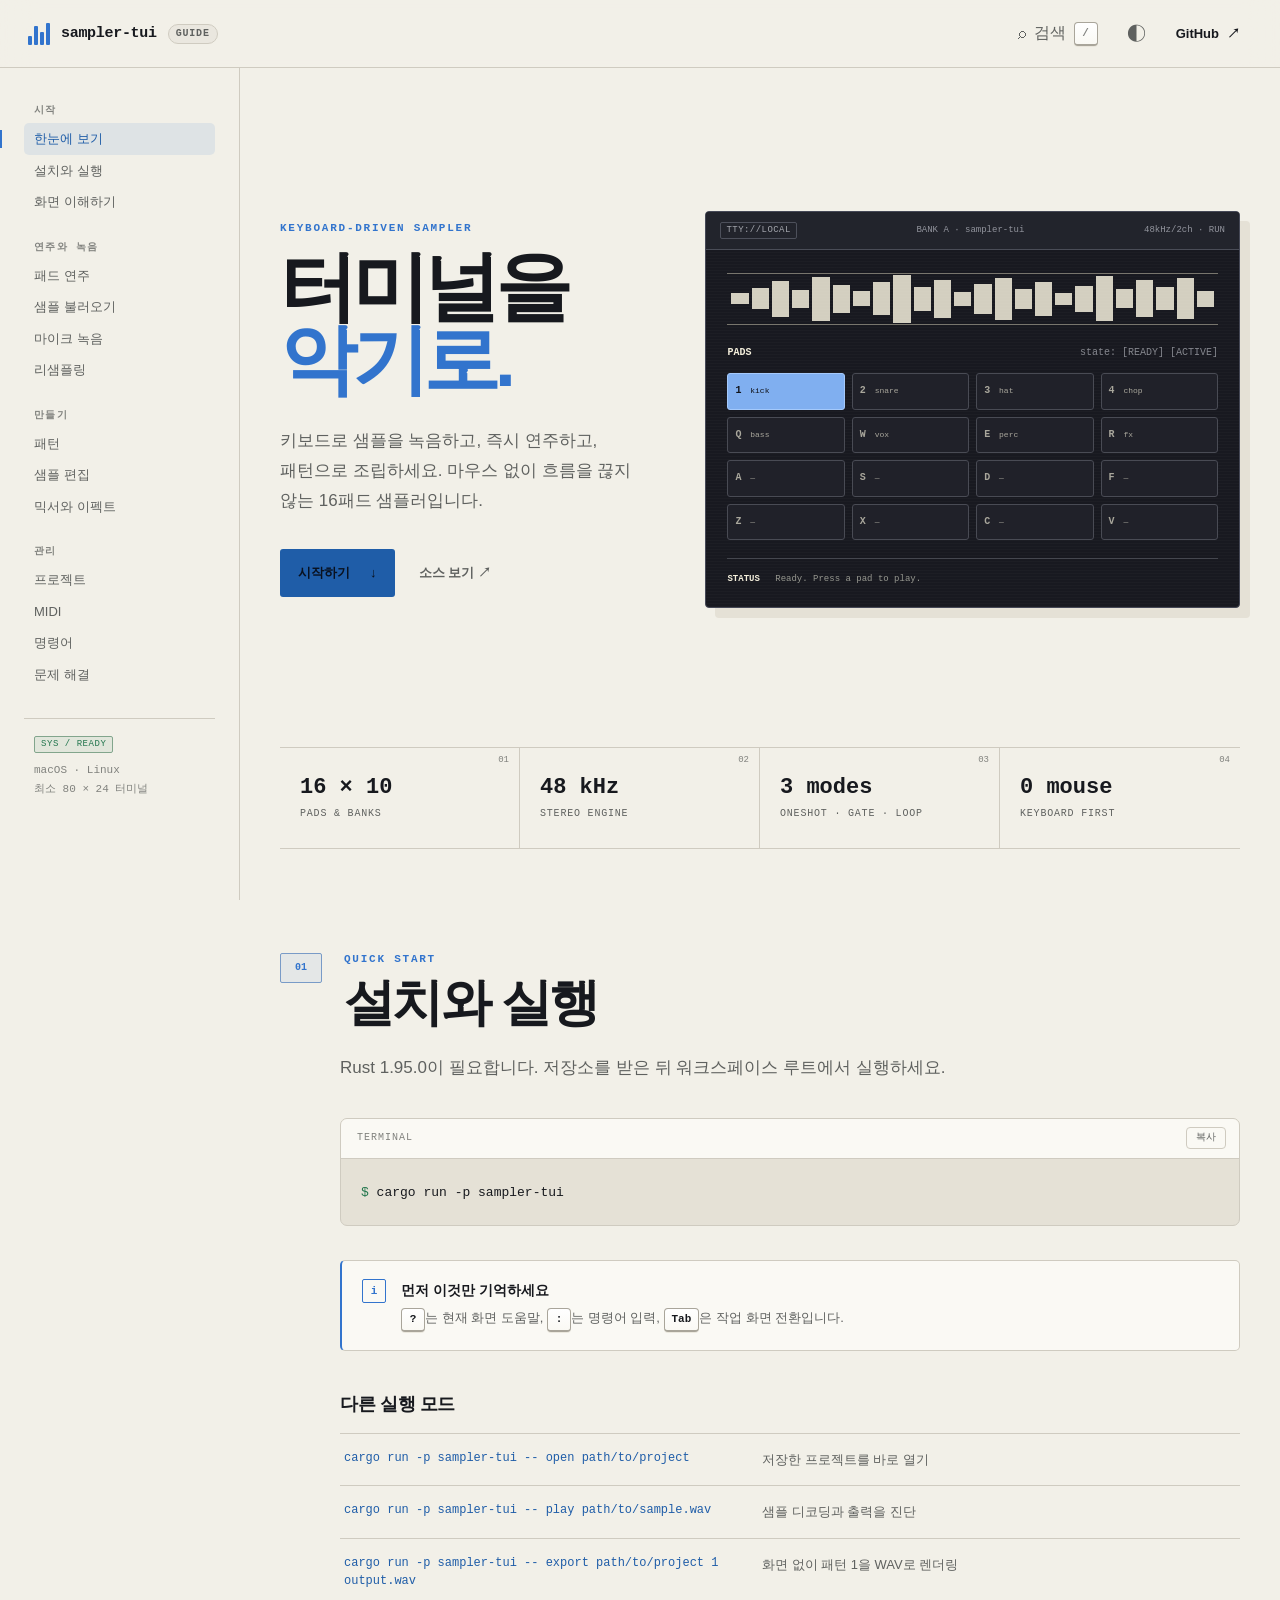
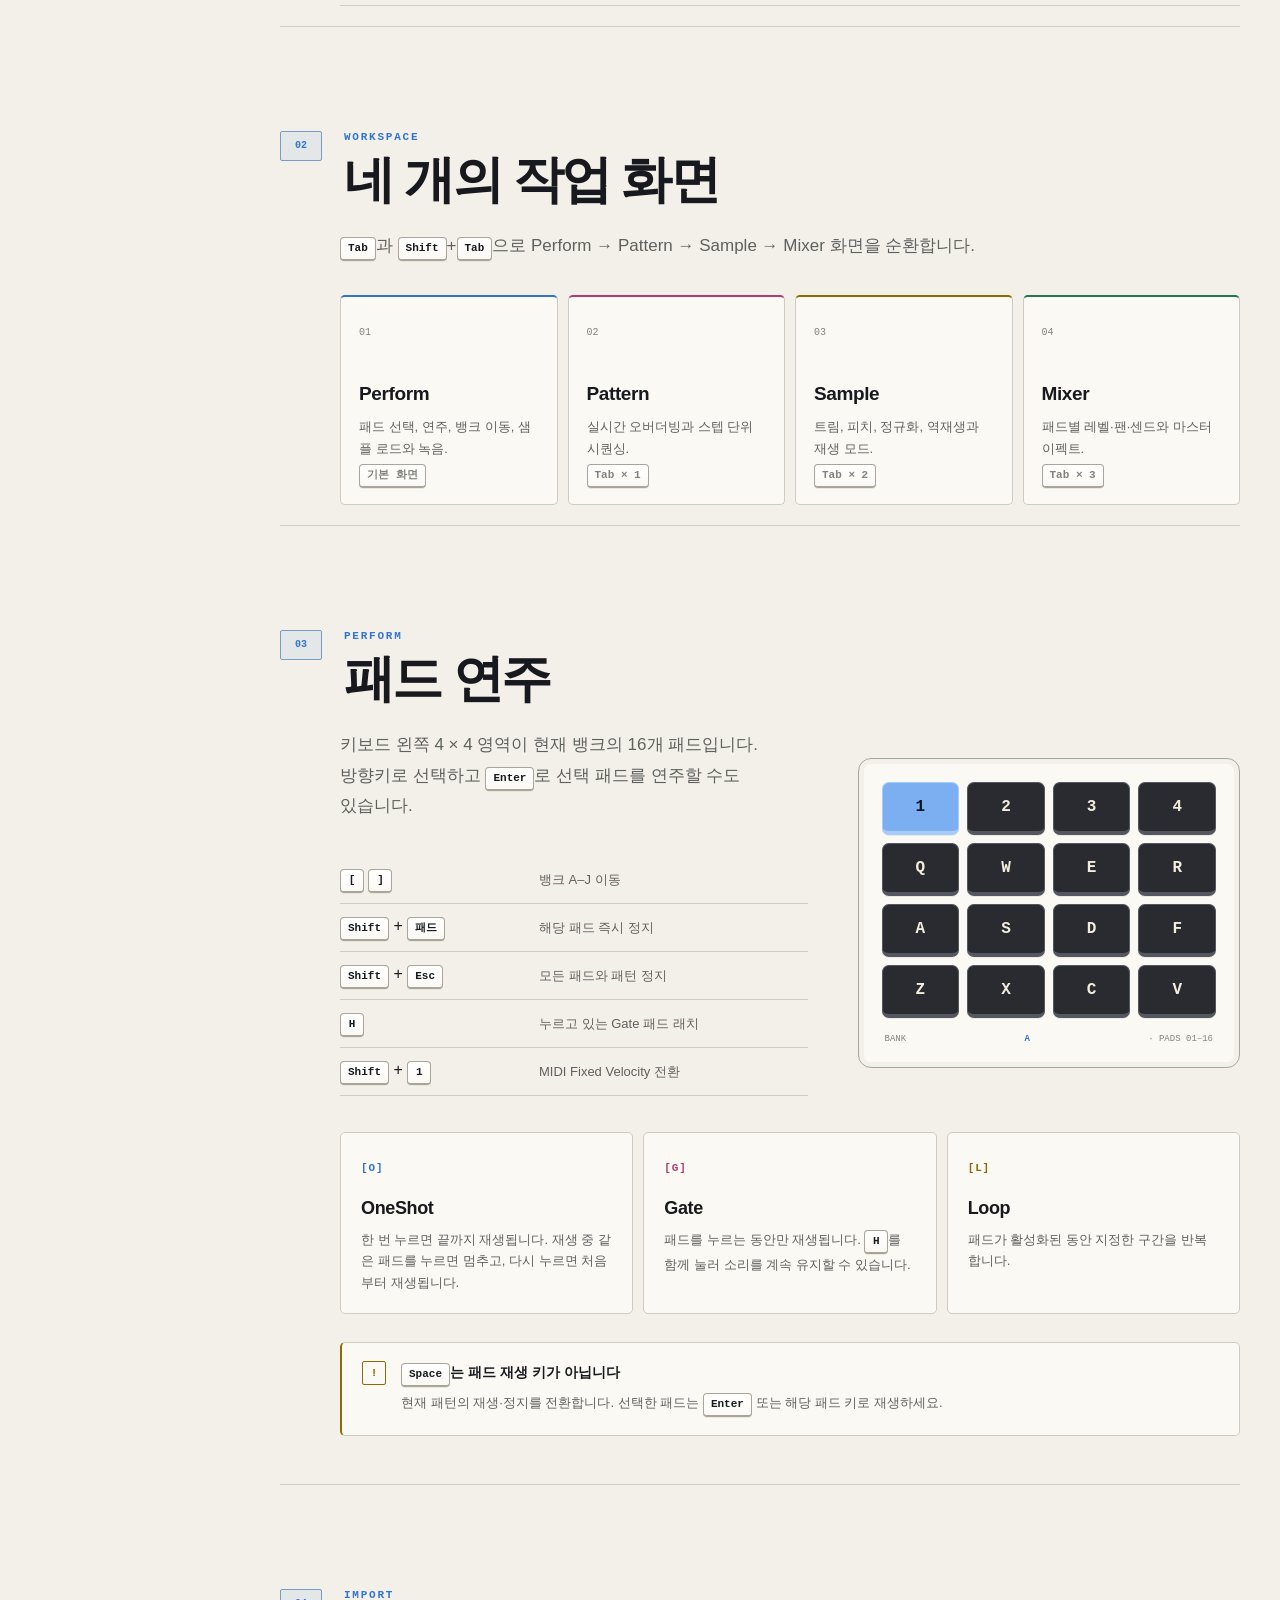
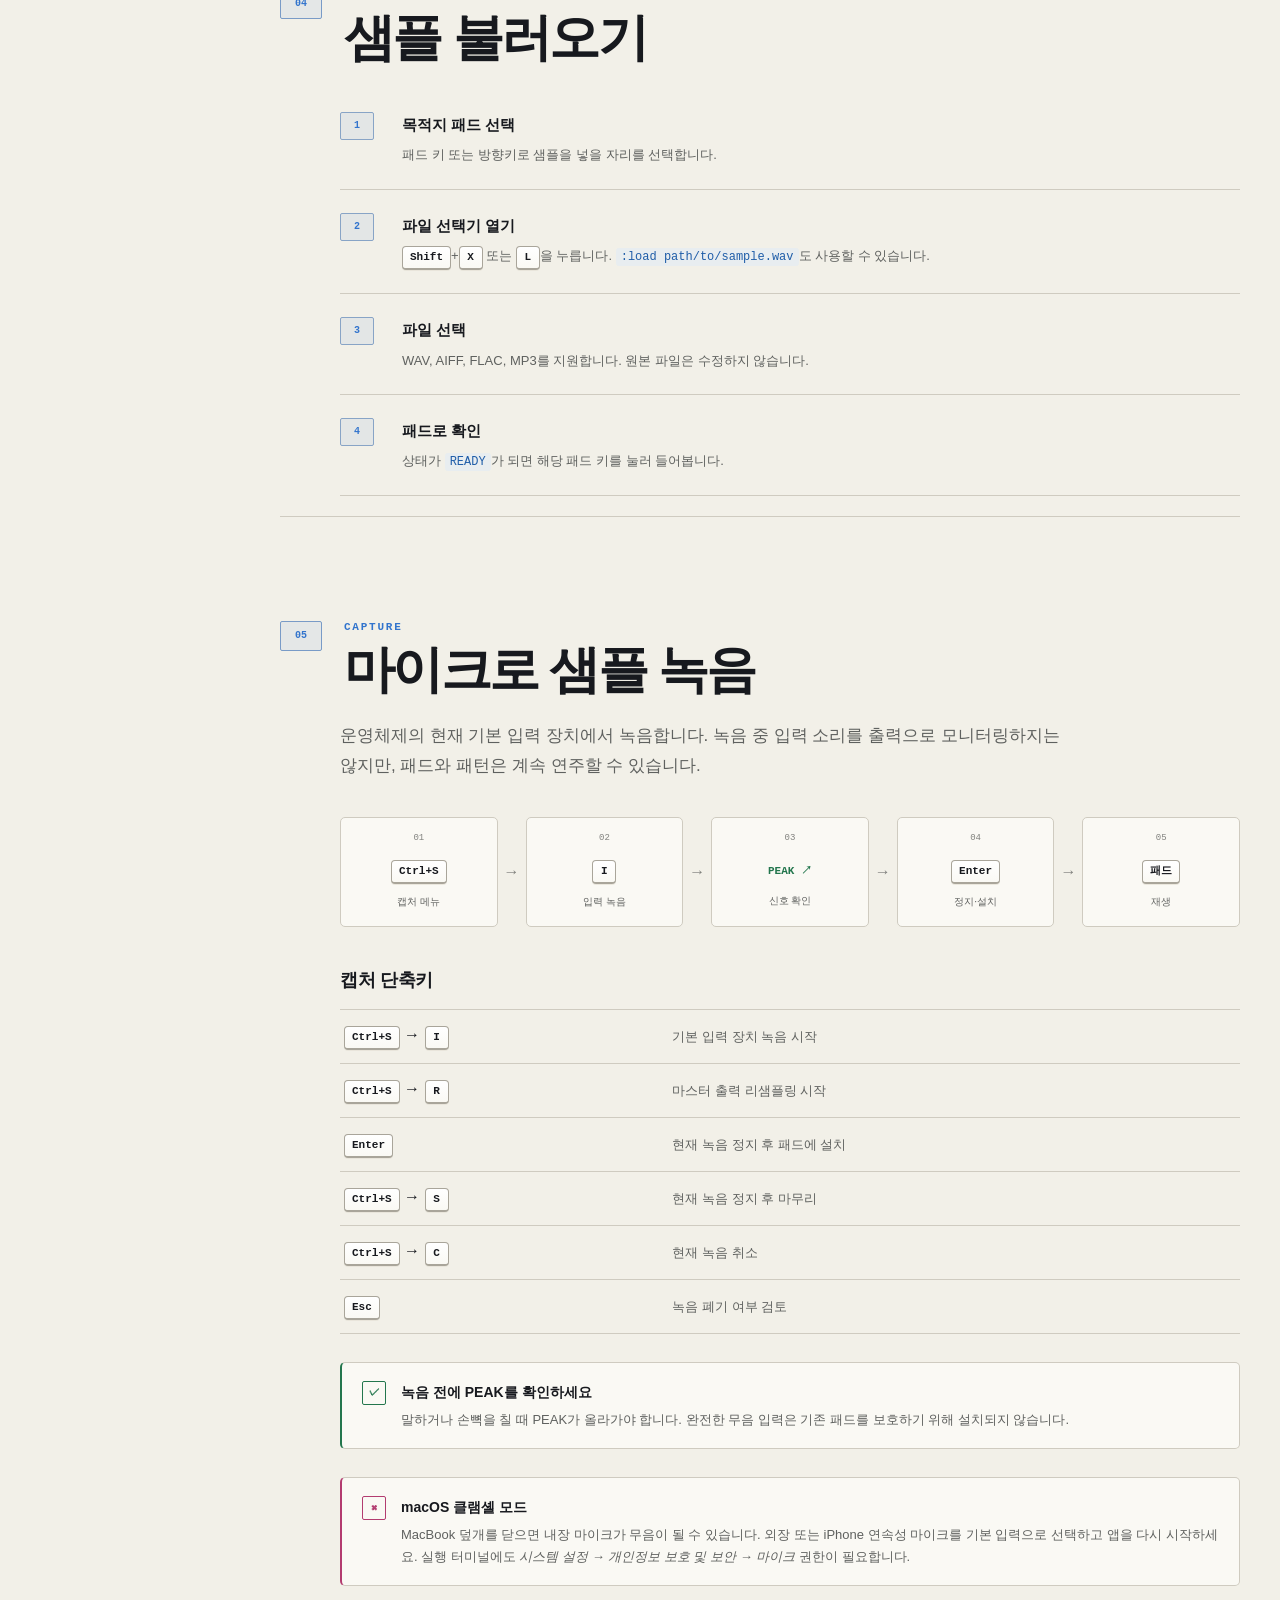
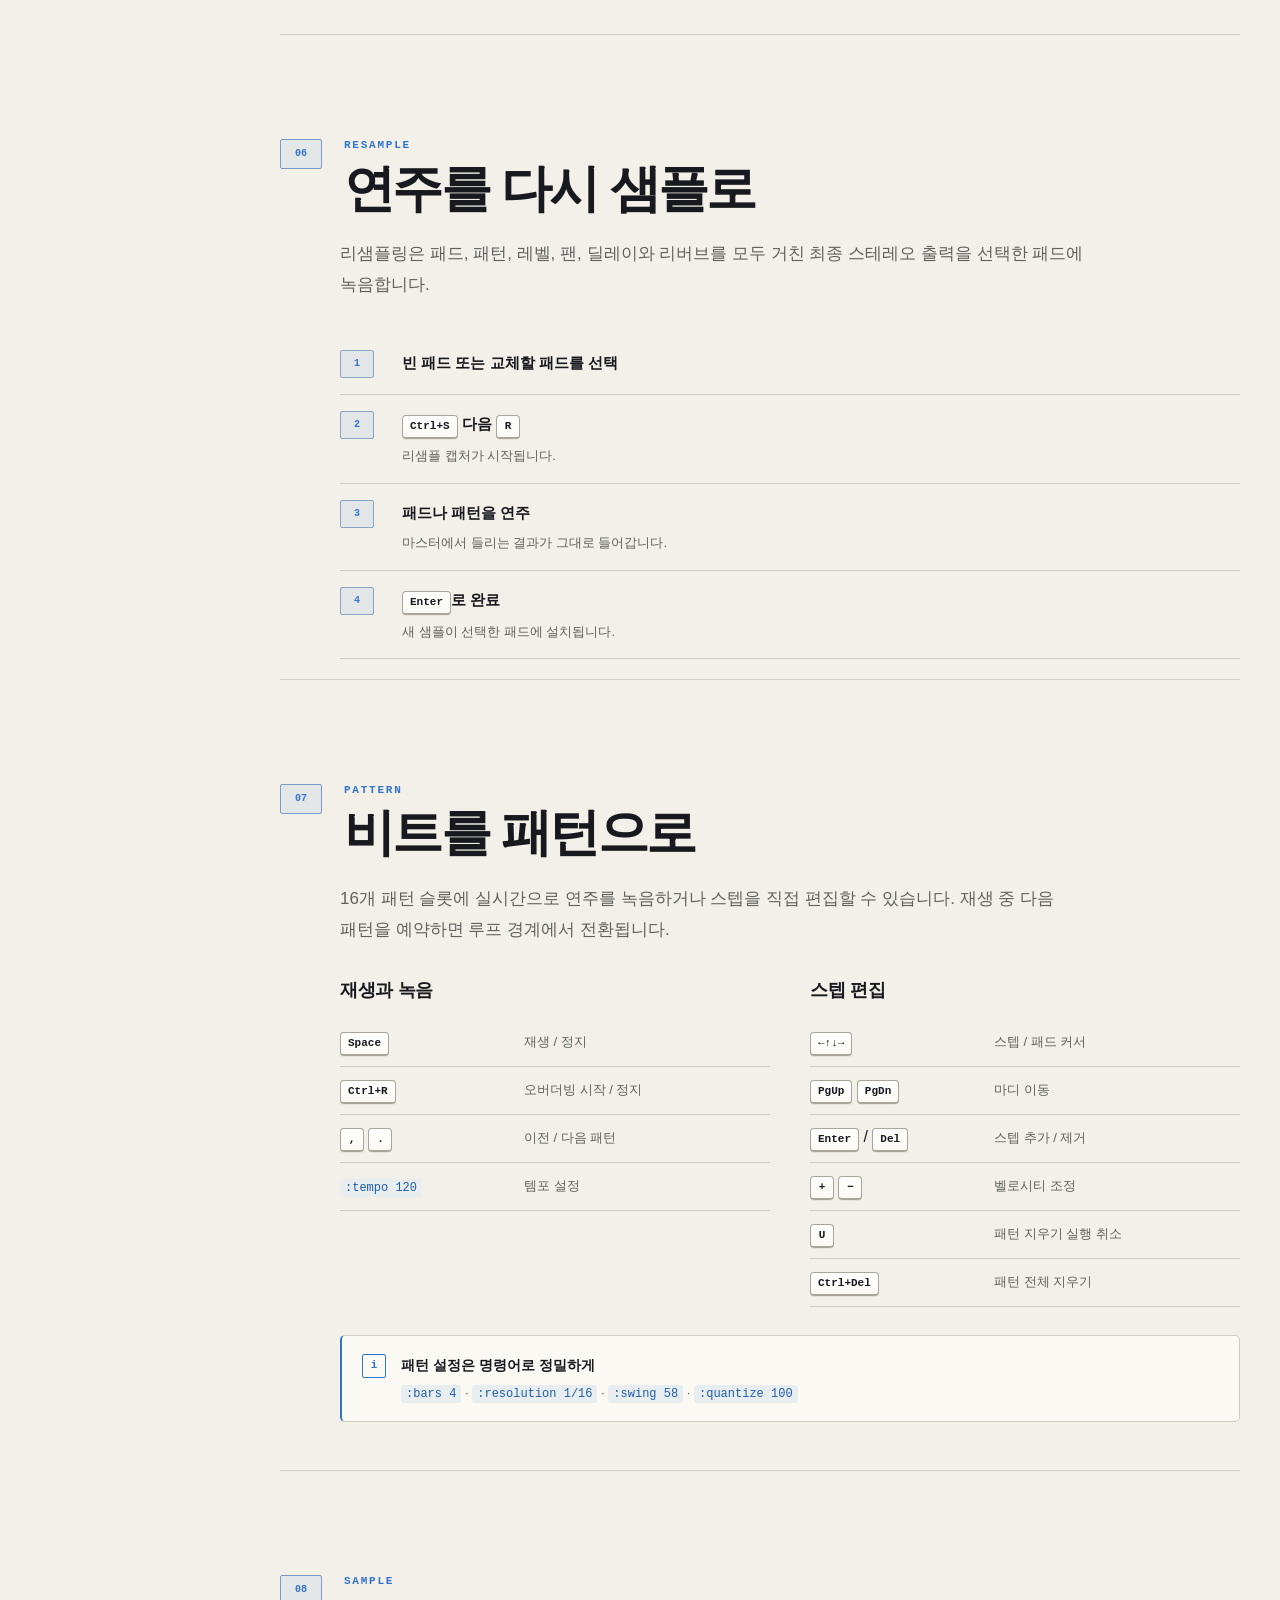
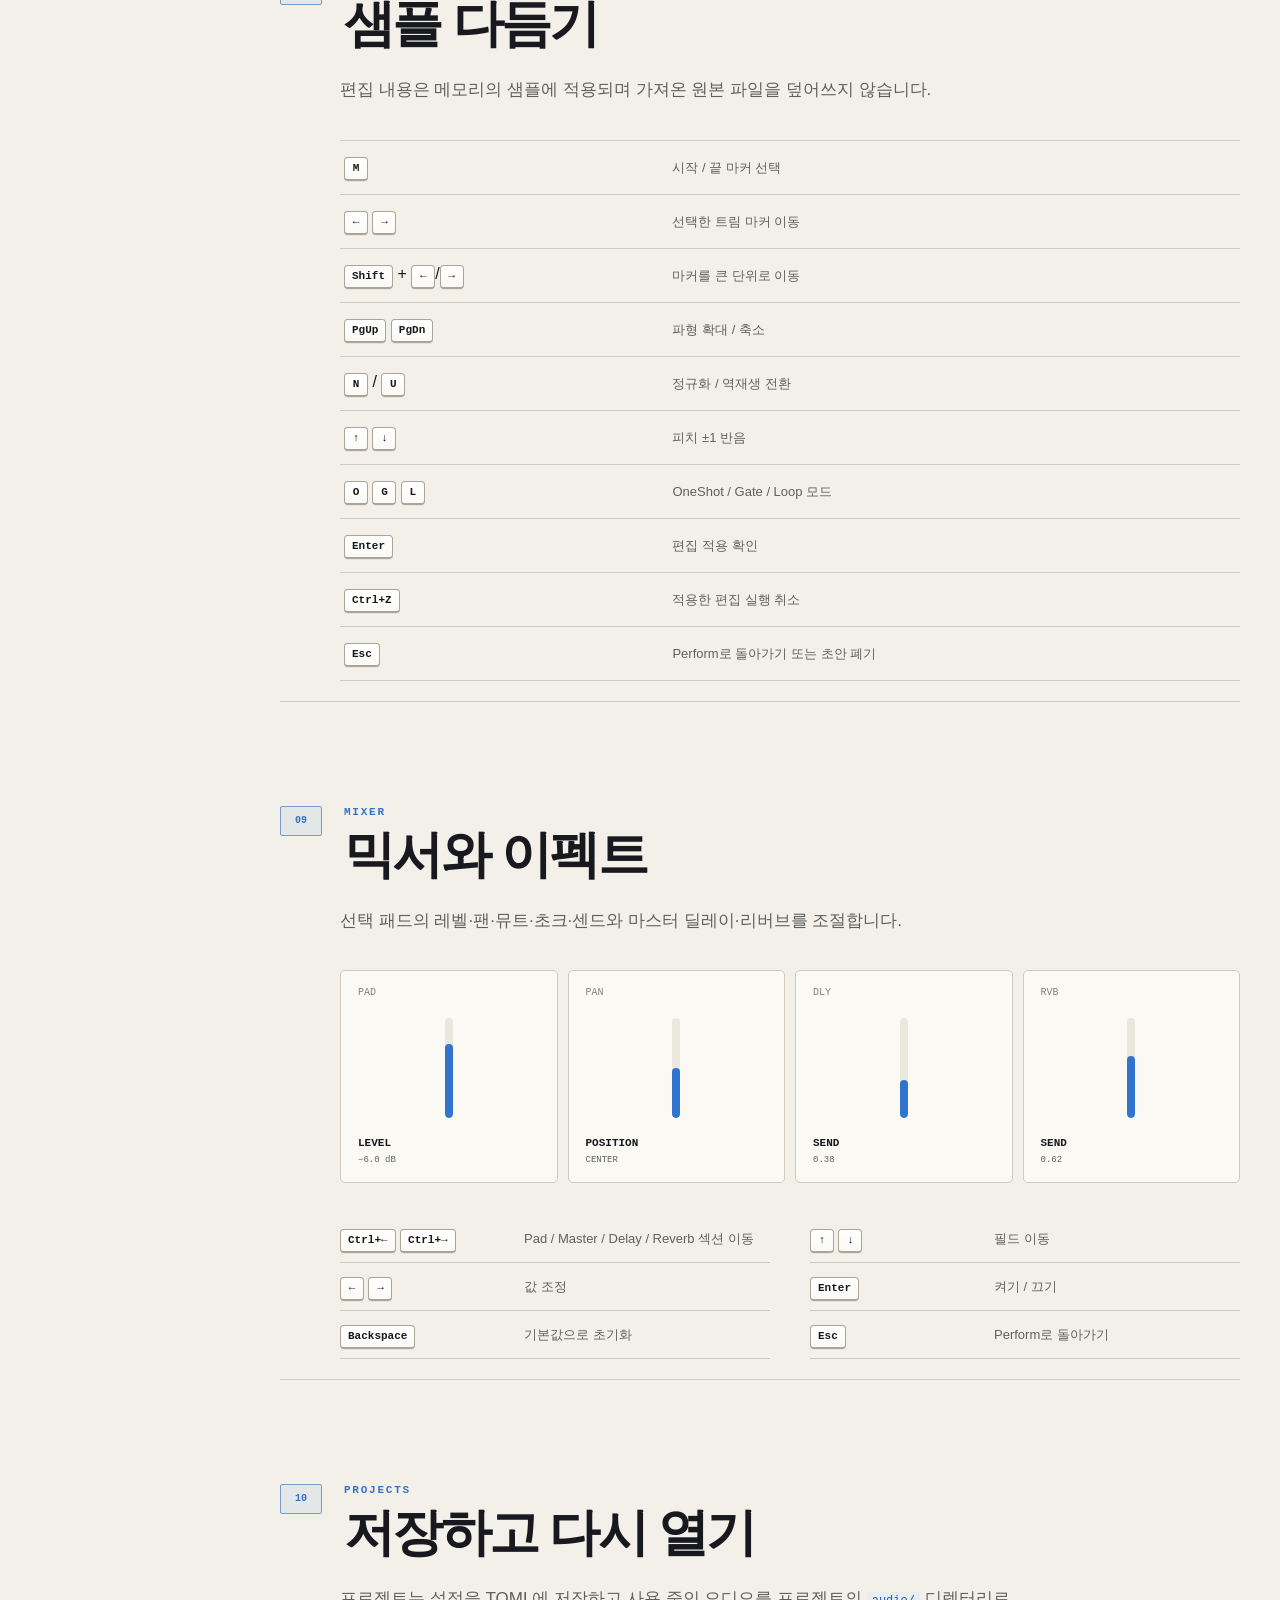
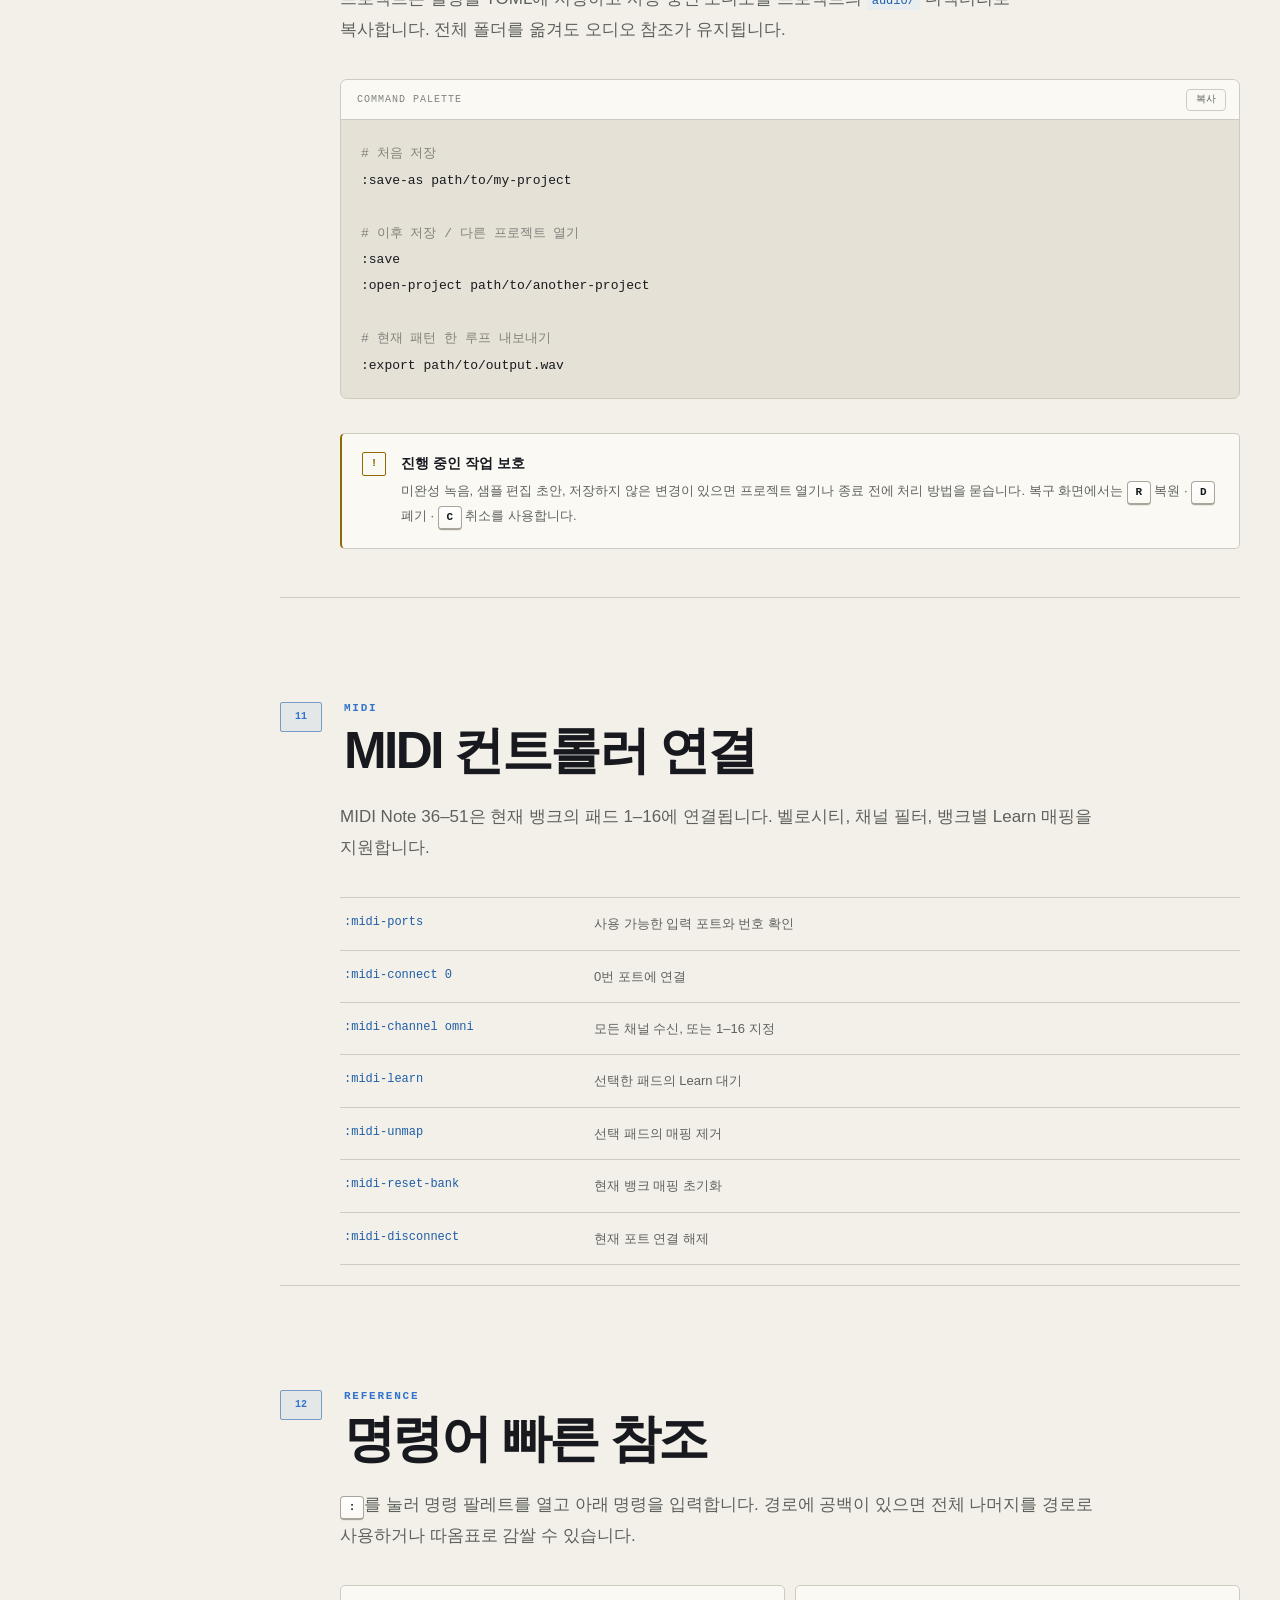
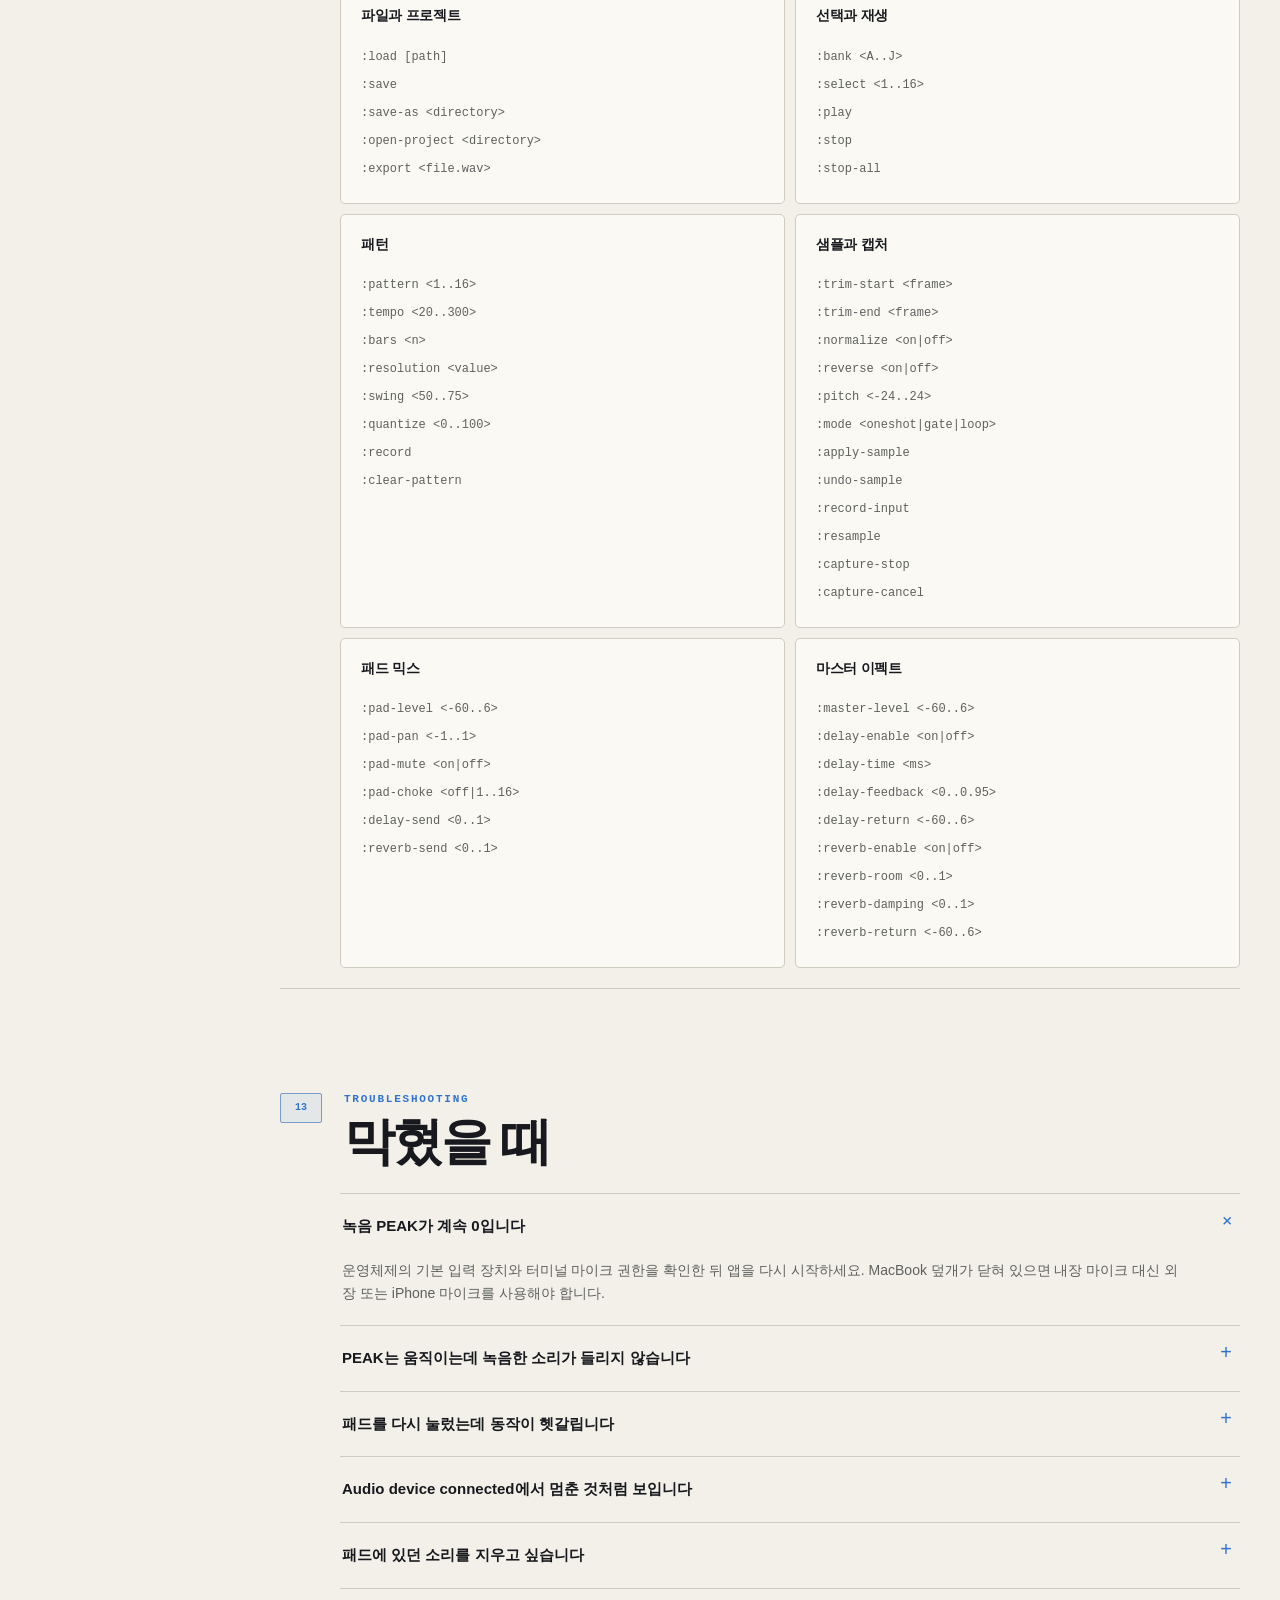
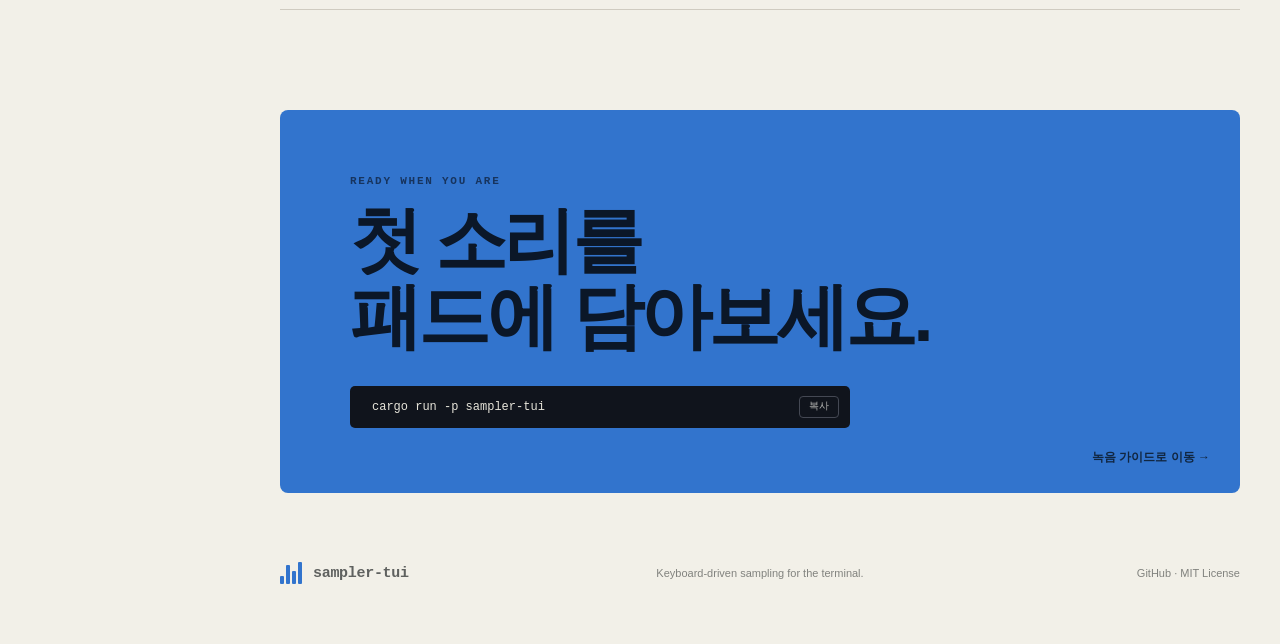
==== commit 8eff3008: "docs: replace glowing status dots" ====
--- a/docs/index.html
+++ b/docs/index.html
@@ -63,7 +63,7 @@
           <a href="#troubleshooting">문제 해결</a>
         </nav>
         <div class="sidebar-footer">
-          <span class="status-dot"></span>
+          <span class="system-label">SYS / READY</span>
           macOS · Linux<br>
           최소 80 × 24 터미널
         </div>
@@ -83,7 +83,7 @@
 
           <div class="terminal-card" aria-label="sampler-tui 터미널 화면 예시">
             <div class="terminal-bar">
-              <div class="terminal-dots" aria-hidden="true"><span></span><span></span><span></span></div>
+              <span class="terminal-origin" aria-hidden="true">TTY://LOCAL</span>
               <span>BANK A · sampler-tui</span>
               <span>48kHz/2ch · RUN</span>
             </div>
@@ -91,7 +91,7 @@
               <div class="wave" aria-hidden="true">
                 <i style="--h:22%"></i><i style="--h:42%"></i><i style="--h:72%"></i><i style="--h:35%"></i><i style="--h:88%"></i><i style="--h:55%"></i><i style="--h:30%"></i><i style="--h:66%"></i><i style="--h:96%"></i><i style="--h:48%"></i><i style="--h:76%"></i><i style="--h:28%"></i><i style="--h:60%"></i><i style="--h:84%"></i><i style="--h:40%"></i><i style="--h:68%"></i><i style="--h:25%"></i><i style="--h:52%"></i><i style="--h:90%"></i><i style="--h:38%"></i><i style="--h:74%"></i><i style="--h:46%"></i><i style="--h:82%"></i><i style="--h:32%"></i>
               </div>
-              <p class="terminal-label">PADS <span>state: ●ready ▶active</span></p>
+              <p class="terminal-label">PADS <span>state: [READY] [ACTIVE]</span></p>
               <div class="mini-pad-grid">
                 <span class="hot"><b>1</b> kick</span><span><b>2</b> snare</span><span><b>3</b> hat</span><span><b>4</b> chop</span>
                 <span><b>Q</b> bass</span><span><b>W</b> vox</span><span><b>E</b> perc</span><span><b>R</b> fx</span>
@@ -171,9 +171,9 @@
             </div>
           </div>
           <div class="mode-grid">
-            <article><span class="mode-dot blue"></span><h3>OneShot</h3><p>한 번 누르면 끝까지 재생됩니다. 재생 중 같은 패드를 누르면 멈추고, 다시 누르면 처음부터 재생됩니다.</p></article>
-            <article><span class="mode-dot pink"></span><h3>Gate</h3><p>패드를 누르는 동안만 재생됩니다. <kbd>H</kbd>를 함께 눌러 소리를 계속 유지할 수 있습니다.</p></article>
-            <article><span class="mode-dot amber"></span><h3>Loop</h3><p>패드가 활성화된 동안 지정한 구간을 반복합니다.</p></article>
+            <article><span class="mode-tag blue">[O]</span><h3>OneShot</h3><p>한 번 누르면 끝까지 재생됩니다. 재생 중 같은 패드를 누르면 멈추고, 다시 누르면 처음부터 재생됩니다.</p></article>
+            <article><span class="mode-tag pink">[G]</span><h3>Gate</h3><p>패드를 누르는 동안만 재생됩니다. <kbd>H</kbd>를 함께 눌러 소리를 계속 유지할 수 있습니다.</p></article>
+            <article><span class="mode-tag amber">[L]</span><h3>Loop</h3><p>패드가 활성화된 동안 지정한 구간을 반복합니다.</p></article>
           </div>
           <div class="callout warning"><span class="callout-icon">!</span><div><strong><kbd>Space</kbd>는 패드 재생 키가 아닙니다</strong><p>현재 패턴의 재생·정지를 전환합니다. 선택한 패드는 <kbd>Enter</kbd> 또는 해당 패드 키로 재생하세요.</p></div></div>
         </section>
@@ -184,7 +184,7 @@
             <li><span>1</span><div><strong>목적지 패드 선택</strong><p>패드 키 또는 방향키로 샘플을 넣을 자리를 선택합니다.</p></div></li>
             <li><span>2</span><div><strong>파일 선택기 열기</strong><p><kbd>Shift</kbd>+<kbd>X</kbd> 또는 <kbd>L</kbd>을 누릅니다. <code>:load path/to/sample.wav</code>도 사용할 수 있습니다.</p></div></li>
             <li><span>3</span><div><strong>파일 선택</strong><p>WAV, AIFF, FLAC, MP3를 지원합니다. 원본 파일은 수정하지 않습니다.</p></div></li>
-            <li><span>4</span><div><strong>패드로 확인</strong><p>상태가 <code>●ready</code>가 되면 해당 패드 키를 눌러 들어봅니다.</p></div></li>
+            <li><span>4</span><div><strong>패드로 확인</strong><p>상태가 <code>READY</code>가 되면 해당 패드 키를 눌러 들어봅니다.</p></div></li>
           </ol>
         </section>
 
--- a/docs/styles.css
+++ b/docs/styles.css
@@ -143,7 +143,7 @@
 .nav-label { margin: 25px 10px 7px; color: var(--faint); font: 700 10px/1 var(--mono); letter-spacing: .14em; text-transform: uppercase; }
 .nav-label:first-child { margin-top: 0; }
 .sidebar-footer { margin-top: 28px; padding: 17px 10px 0; color: var(--faint); border-top: 1px solid var(--border); font: 11px/1.7 var(--mono); }
-.status-dot { display: inline-block; width: 7px; height: 7px; margin-right: 6px; background: var(--green); border-radius: 50%; box-shadow: 0 0 12px var(--green); }
+.system-label { display: block; width: fit-content; margin-bottom: 8px; padding: 3px 6px; color: var(--green); background: color-mix(in srgb, var(--green) 8%, transparent); border: 1px solid color-mix(in srgb, var(--green) 45%, var(--border)); border-radius: 2px; font-size: 9px; line-height: 1; letter-spacing: .06em; }
 
 main { min-width: 0; overflow: hidden; }
 .doc-section, .feature-strip, .closing-panel, footer { width: min(100% - 80px, 1030px); margin-inline: auto; }
@@ -155,16 +155,15 @@
 .hero h1 span { color: var(--blue); }
 .hero-lead { max-width: 470px; margin: 30px 0 0; color: var(--muted); font-size: 17px; line-height: 1.75; word-break: keep-all; }
 .hero-actions { display: flex; align-items: center; gap: 24px; margin-top: 34px; }
-.primary-button { display: inline-flex; align-items: center; gap: 20px; padding: 13px 18px; color: #09111f; background: var(--blue-bright); border-radius: 5px; font-size: 13px; font-weight: 800; transition: transform .18s ease, box-shadow .18s ease; }
-.primary-button:hover { transform: translateY(-2px); box-shadow: 0 10px 28px color-mix(in srgb, var(--blue) 25%, transparent); }
+.primary-button { display: inline-flex; align-items: center; gap: 20px; padding: 13px 18px; color: #09111f; background: var(--blue-bright); border-radius: 3px; font-size: 13px; font-weight: 800; transition: transform .18s ease, background .18s ease; }
+.primary-button:hover { background: var(--blue); transform: translateY(-2px); }
 .text-link { color: var(--muted); font-size: 13px; font-weight: 700; }
 .text-link:hover { color: var(--text); }
 
-.terminal-card { position: relative; min-width: 0; color: var(--terminal); background: #181920; border: 1px solid #454856; border-radius: 10px; box-shadow: var(--shadow); overflow: hidden; transform: perspective(1000px) rotateY(-1.5deg); }
+.terminal-card { position: relative; min-width: 0; color: var(--terminal); background: #181920; border: 1px solid #454856; border-radius: 4px; box-shadow: 10px 10px 0 var(--bg-deep); overflow: hidden; }
 .terminal-card::before { content: ""; position: absolute; inset: 36px 0 0; pointer-events: none; background: repeating-linear-gradient(0deg, rgba(255,255,255,.018), rgba(255,255,255,.018) 1px, transparent 1px, transparent 3px); }
 .terminal-bar { height: 38px; display: flex; align-items: center; justify-content: space-between; padding: 0 14px; color: #92949d; background: #22242c; border-bottom: 1px solid #464954; font: 9px/1 var(--mono); }
-.terminal-dots { display: flex; gap: 5px; }
-.terminal-dots span { width: 7px; height: 7px; border-radius: 50%; background: #575a64; }
+.terminal-origin { padding: 3px 5px; color: #a4a6ad; border: 1px solid #4d505b; border-radius: 2px; letter-spacing: .05em; }
 .terminal-content { position: relative; padding: 23px 21px 20px; font-family: var(--mono); }
 .wave { height: 52px; display: flex; align-items: center; gap: 3px; margin-bottom: 20px; padding-inline: 4px; border-block: 1px solid rgba(232,226,199,.45); }
 .wave i { flex: 1; height: var(--h); min-height: 3px; background: var(--terminal); opacity: .86; }
@@ -186,7 +185,7 @@
 
 .section-heading { display: flex; align-items: flex-start; gap: 22px; margin-bottom: 24px; }
 .section-heading .eyebrow { margin-bottom: 9px; }
-.section-number { display: grid; place-items: center; width: 38px; height: 38px; flex: 0 0 38px; color: var(--blue); border: 1px solid color-mix(in srgb, var(--blue) 55%, var(--border)); border-radius: 50%; font: 700 10px/1 var(--mono); }
+.section-number { display: grid; place-items: center; width: 42px; height: 30px; flex: 0 0 42px; color: var(--blue); background: color-mix(in srgb, var(--blue) 7%, transparent); border: 1px solid color-mix(in srgb, var(--blue) 55%, var(--border)); border-radius: 2px; font: 700 10px/1 var(--mono); }
 h2 { margin: 0; font-size: clamp(34px, 4vw, 53px); line-height: 1.05; letter-spacing: -.05em; }
 h3 { margin: 42px 0 16px; font-size: 18px; line-height: 1.3; letter-spacing: -.02em; }
 .section-intro { max-width: 760px; margin: 0 0 34px 60px; color: var(--muted); font-size: 17px; line-height: 1.8; word-break: keep-all; }
@@ -204,7 +203,7 @@
 .comment { color: var(--faint); }
 
 .callout { display: flex; gap: 15px; margin: 28px 0 28px 60px; padding: 18px 20px; background: var(--surface); border: 1px solid var(--border); border-left: 2px solid var(--blue); border-radius: 5px; }
-.callout-icon { display: grid; place-items: center; width: 24px; height: 24px; flex: 0 0 24px; color: var(--blue); border: 1px solid currentColor; border-radius: 50%; font: 700 11px/1 var(--mono); }
+.callout-icon { display: grid; place-items: center; width: 24px; height: 24px; flex: 0 0 24px; color: var(--blue); border: 1px solid currentColor; border-radius: 2px; font: 700 11px/1 var(--mono); }
 .callout strong { display: block; margin-bottom: 5px; font-size: 14px; }
 .callout p { margin: 0; color: var(--muted); font-size: 13px; }
 .callout.warning { border-left-color: var(--amber); }
@@ -245,13 +244,13 @@
 .mode-grid article { padding: 20px; background: var(--surface); border: 1px solid var(--border); border-radius: 5px; }
 .mode-grid h3 { margin: 18px 0 8px; }
 .mode-grid p { margin: 0; color: var(--muted); font-size: 13px; }
-.mode-dot { width: 7px; height: 7px; display: block; background: var(--blue); border-radius: 50%; box-shadow: 0 0 12px currentColor; }
-.mode-dot.pink { color: var(--pink); background: var(--pink); }
-.mode-dot.amber { color: var(--amber); background: var(--amber); }
+.mode-tag { display: inline-block; color: var(--blue); font: 700 11px/1 var(--mono); letter-spacing: .08em; }
+.mode-tag.pink { color: var(--pink); }
+.mode-tag.amber { color: var(--amber); }
 
 .steps { margin: 0 0 0 60px; padding: 0; list-style: none; counter-reset: none; }
 .steps li { display: grid; grid-template-columns: 42px 1fr; gap: 20px; padding: 23px 0; border-bottom: 1px solid var(--border); }
-.steps li > span { display: grid; place-items: center; width: 34px; height: 34px; color: var(--blue); background: color-mix(in srgb, var(--blue) 8%, transparent); border: 1px solid color-mix(in srgb, var(--blue) 45%, var(--border)); border-radius: 50%; font: 700 10px/1 var(--mono); }
+.steps li > span { display: grid; place-items: center; width: 34px; height: 28px; color: var(--blue); background: color-mix(in srgb, var(--blue) 8%, transparent); border: 1px solid color-mix(in srgb, var(--blue) 45%, var(--border)); border-radius: 2px; font: 700 10px/1 var(--mono); }
 .steps strong { font-size: 15px; }
 .steps p { margin: 6px 0 0; color: var(--muted); font-size: 13px; }
 .steps.compact li { padding: 16px 0; }
@@ -298,7 +297,6 @@
 .faq-list details p { margin: 0; color: var(--muted); font-size: 14px; }
 
 .closing-panel { position: relative; margin-top: 100px; padding: 65px 70px; background: var(--blue); border-radius: 8px; overflow: hidden; }
-.closing-panel::after { content: ""; position: absolute; width: 360px; height: 360px; top: -100px; right: -70px; border: 1px solid rgba(8,18,33,.25); border-radius: 50%; box-shadow: 0 0 0 55px rgba(8,18,33,.05), 0 0 0 110px rgba(8,18,33,.04); }
 .closing-panel .eyebrow { position: relative; z-index: 1; color: #17345e; }
 .closing-panel h2 { position: relative; z-index: 1; max-width: 580px; color: #0b1728; font-size: clamp(42px, 6vw, 72px); }
 .closing-command { position: relative; z-index: 1; width: min(100%, 500px); display: flex; align-items: center; justify-content: space-between; margin-top: 32px; padding: 10px 11px 10px 17px; background: #10141c; border-radius: 5px; }
@@ -327,7 +325,7 @@
 .search-result span { display: block; margin-top: 3px; color: var(--muted); font-size: 11px; white-space: nowrap; overflow: hidden; text-overflow: ellipsis; }
 .search-empty { padding: 26px 14px; color: var(--muted); text-align: center; font-size: 13px; }
 
-.back-to-top { position: fixed; z-index: 50; right: 22px; bottom: 22px; width: 38px; height: 38px; color: var(--muted); background: color-mix(in srgb, var(--surface-raised) 92%, transparent); border: 1px solid var(--border); border-radius: 50%; opacity: 0; pointer-events: none; cursor: pointer; transition: opacity .2s, transform .2s; transform: translateY(8px); }
+.back-to-top { position: fixed; z-index: 50; right: 22px; bottom: 22px; width: 38px; height: 38px; color: var(--muted); background: color-mix(in srgb, var(--surface-raised) 92%, transparent); border: 1px solid var(--border); border-radius: 3px; opacity: 0; pointer-events: none; cursor: pointer; transition: opacity .2s, transform .2s; transform: translateY(8px); }
 .back-to-top.visible { opacity: 1; pointer-events: auto; transform: translateY(0); }
 .back-to-top:hover { color: var(--text); border-color: var(--blue); }
 .toast { position: fixed; z-index: 210; left: 50%; bottom: 30px; padding: 10px 15px; color: var(--bg-deep); background: var(--green); border-radius: 5px; font-size: 12px; font-weight: 700; opacity: 0; pointer-events: none; transform: translate(-50%, 12px); transition: .2s ease; }
@@ -372,7 +370,7 @@
   .feature-strip article:nth-child(2) { border-right: 0; }
   .feature-strip article:nth-child(-n+2) { border-bottom: 1px solid var(--border); }
   .section-heading { gap: 15px; }
-  .section-number { width: 32px; height: 32px; flex-basis: 32px; }
+  .section-number { width: 36px; height: 26px; flex-basis: 36px; }
   h2 { font-size: 38px; }
   .section-intro, .code-block, .callout, .command-list, .workspace-grid, .split-layout, .mode-grid, .steps, .record-flow, .shortcut-table, .two-column-table, .mixer-demo, .key-actions.horizontal, .command-groups, .faq-list { margin-left: 0; }
   .workspace-grid, .mode-grid, .two-column-table, .command-groups { grid-template-columns: 1fr; }
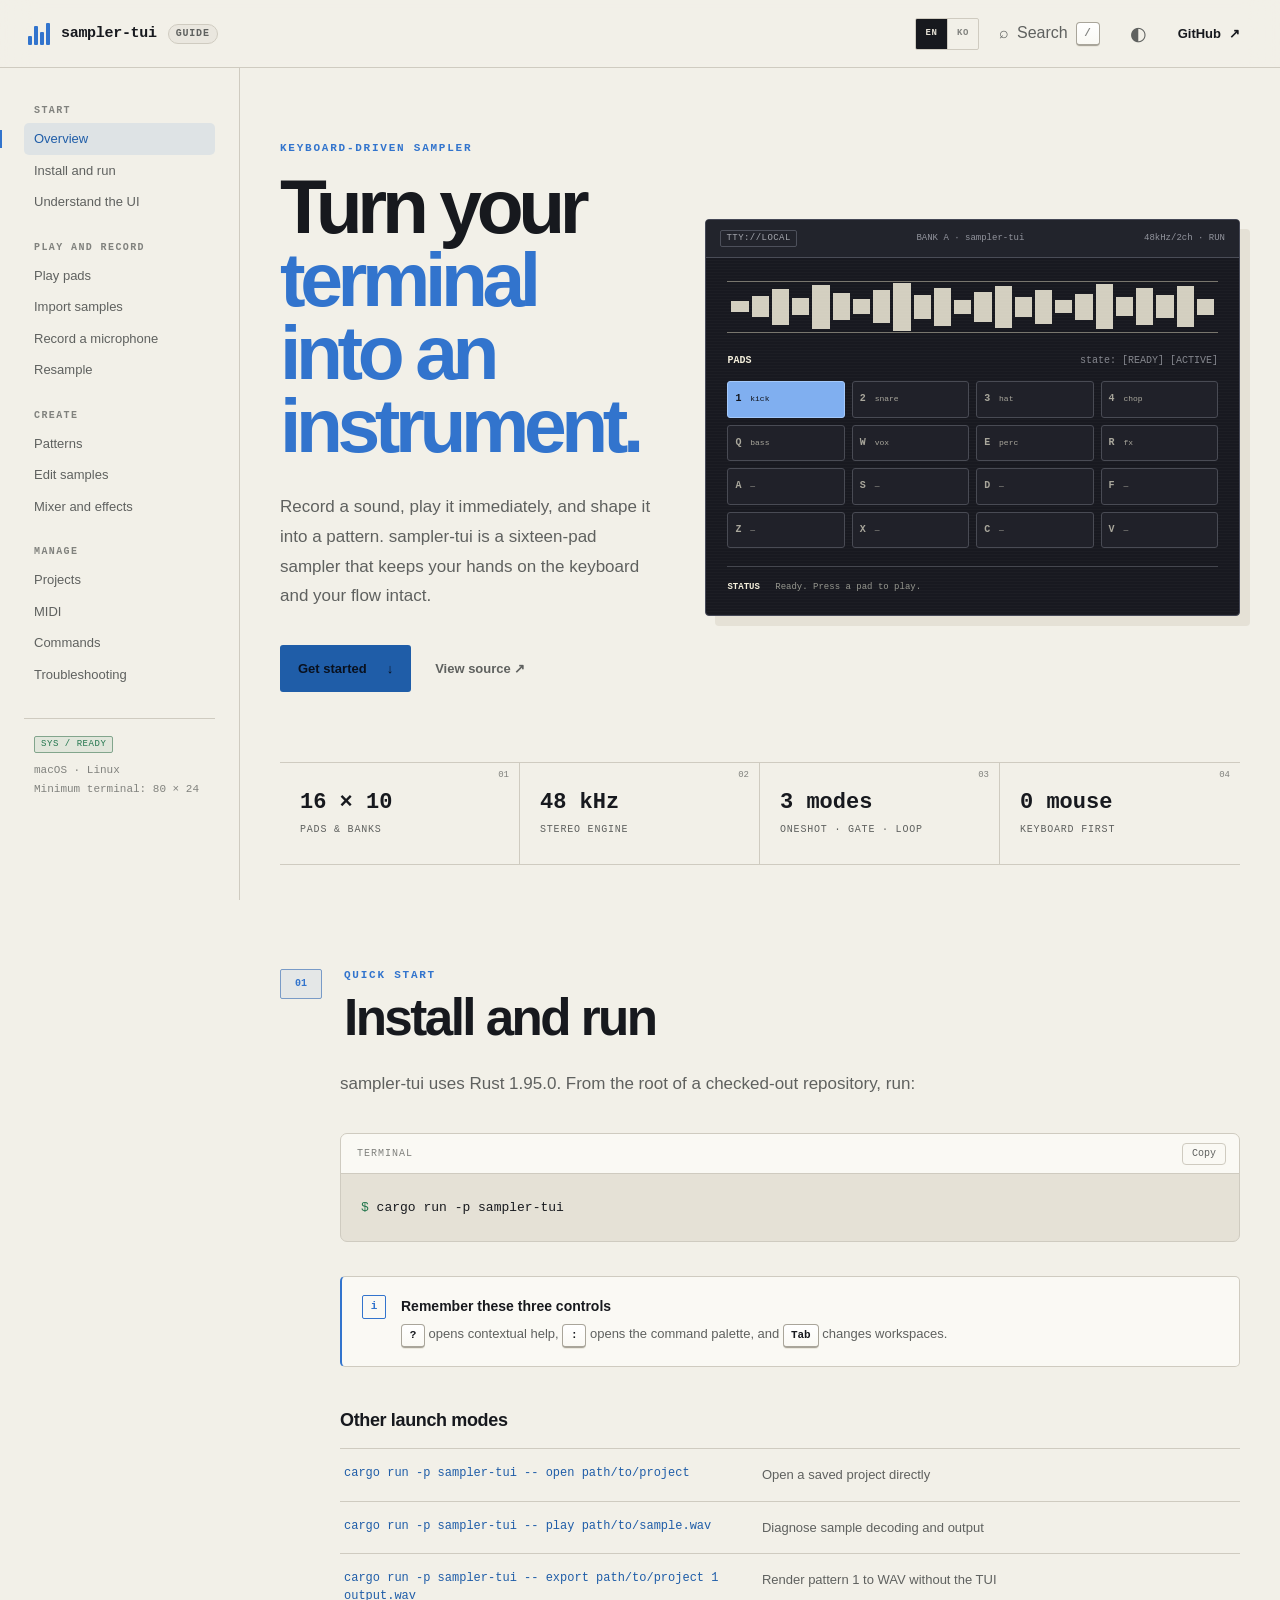
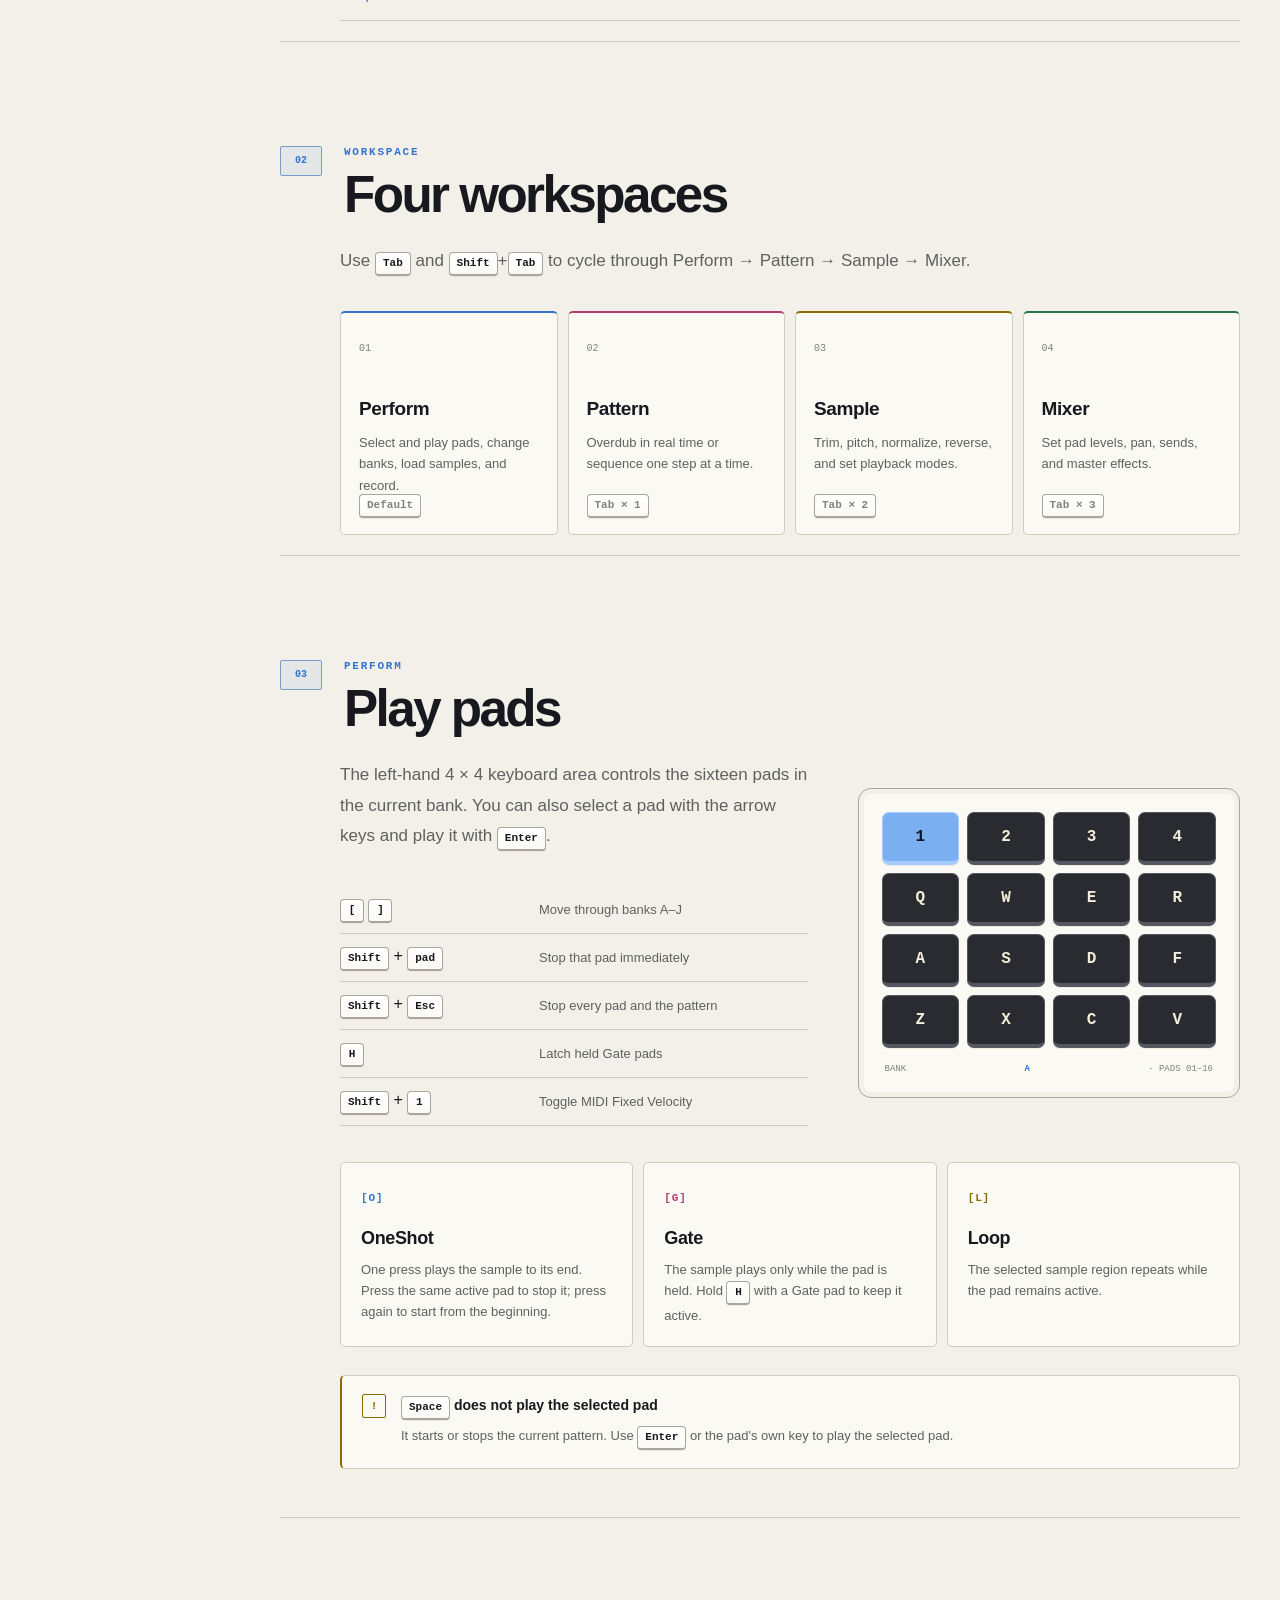
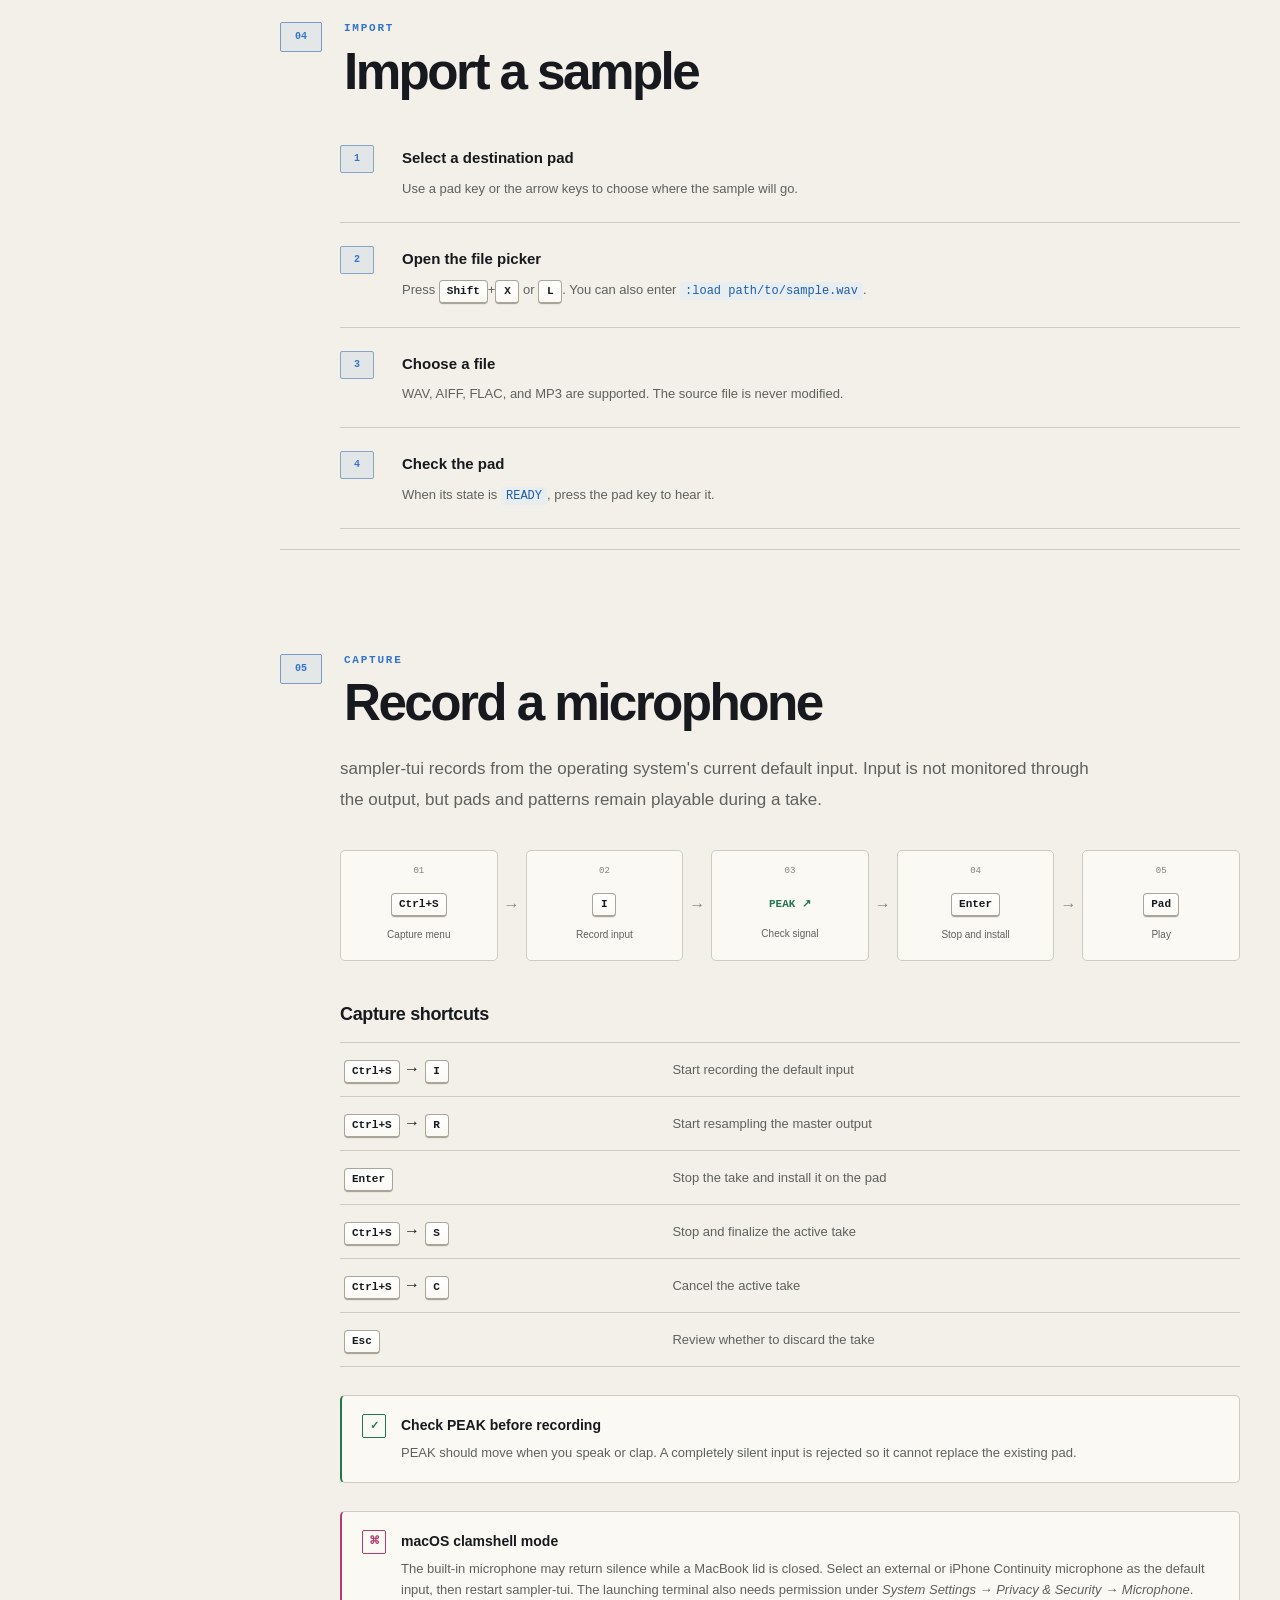
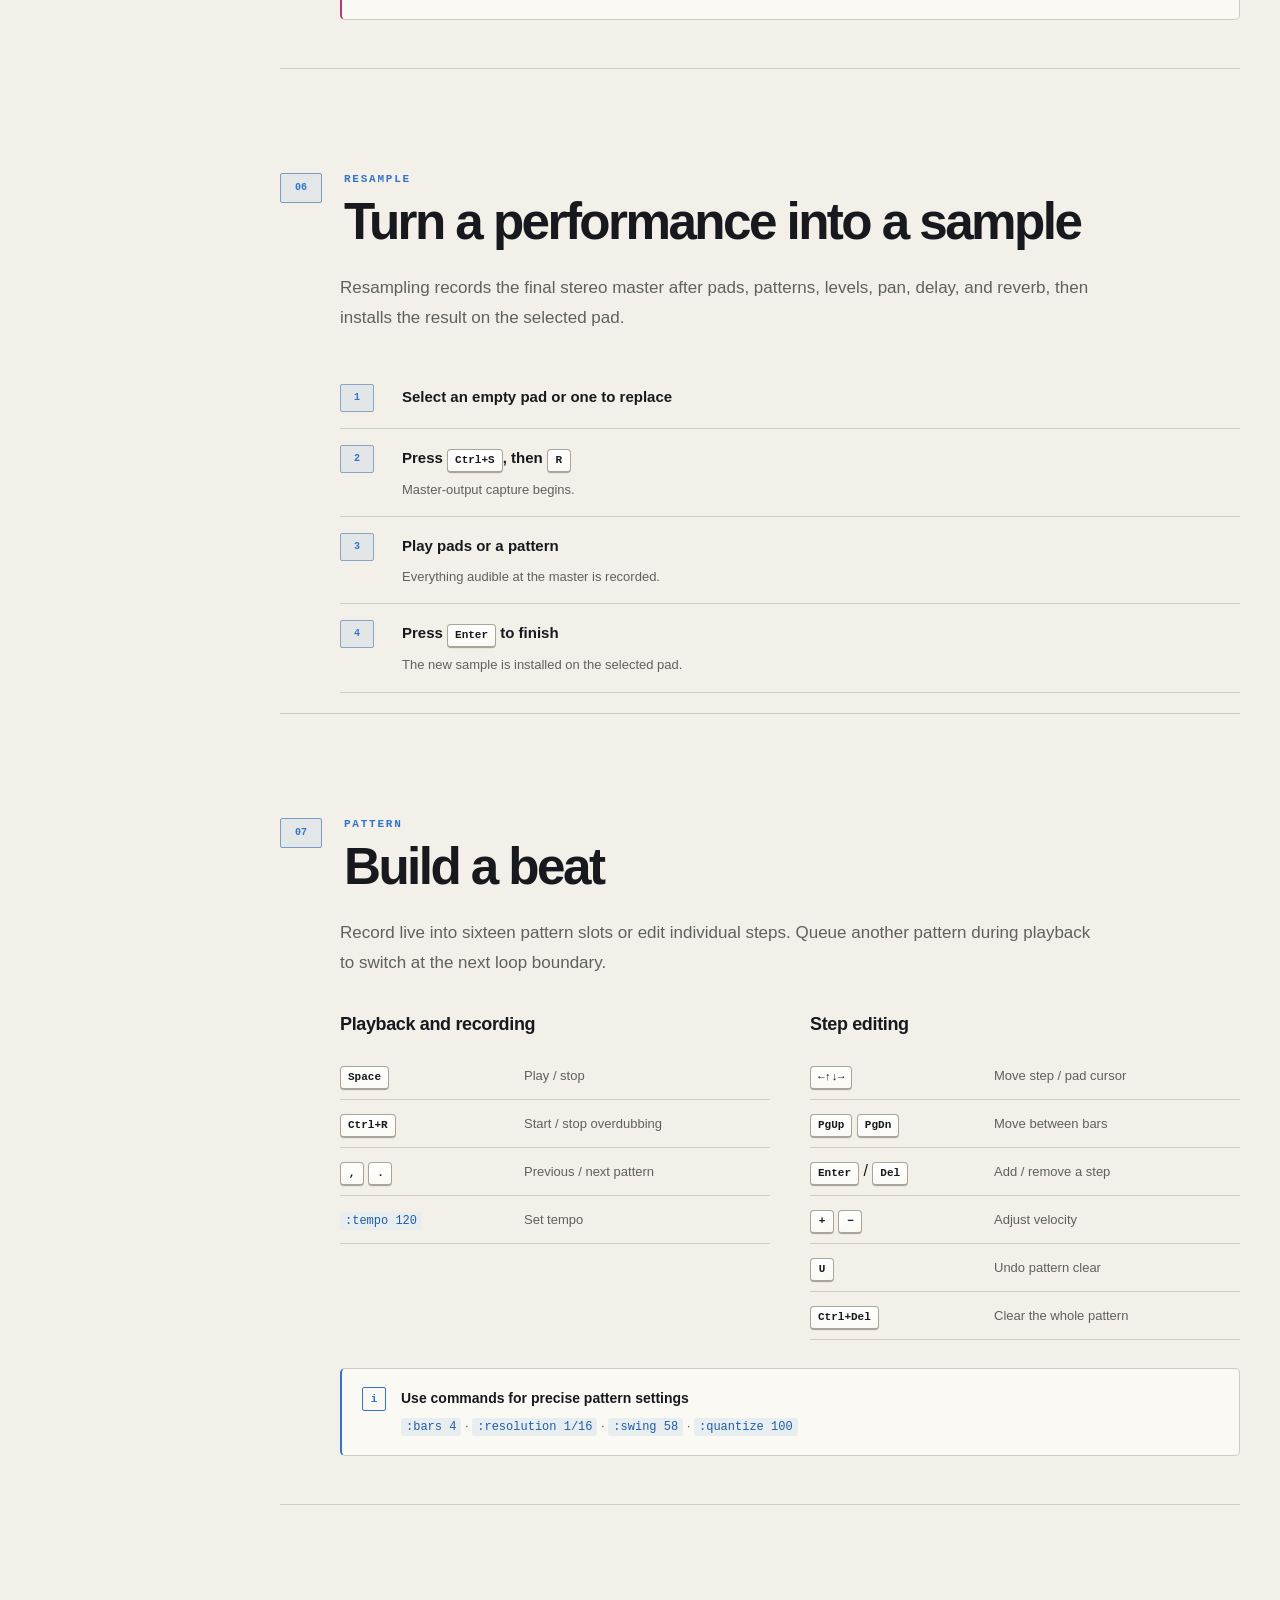
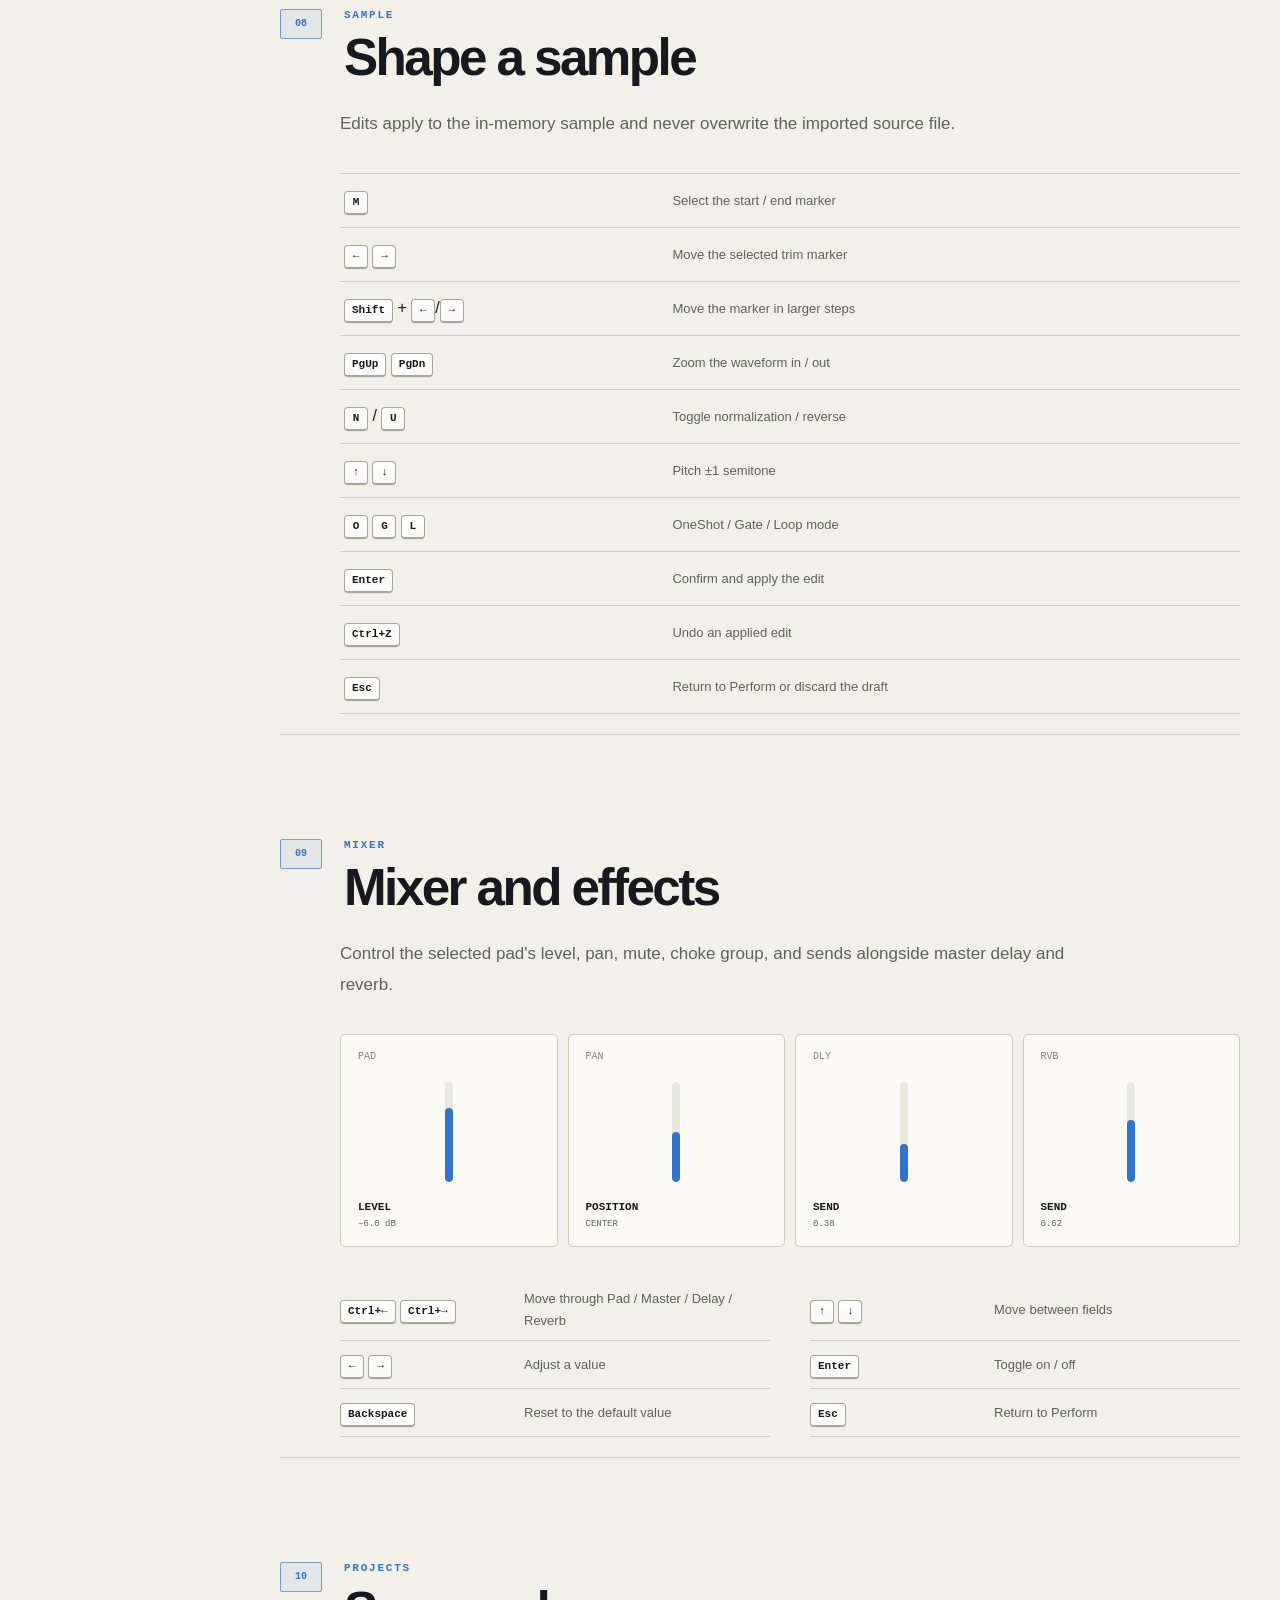
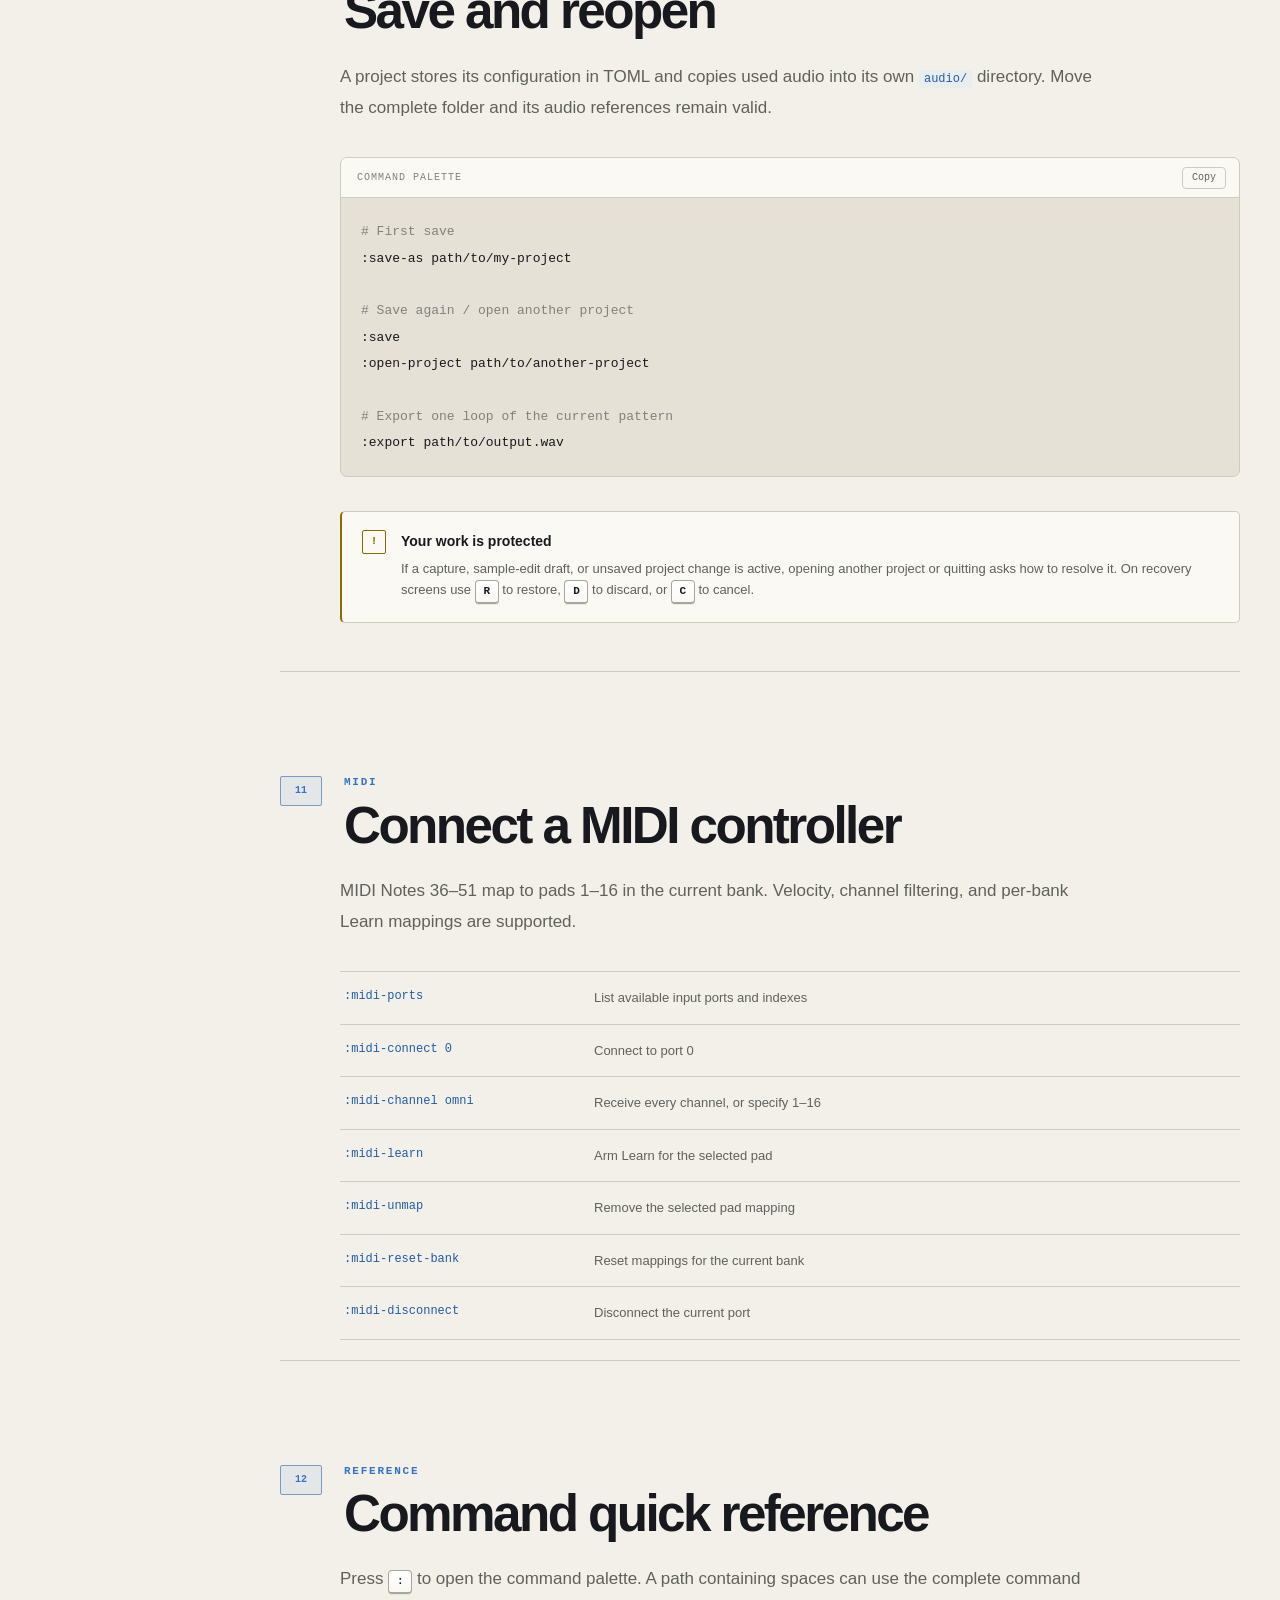
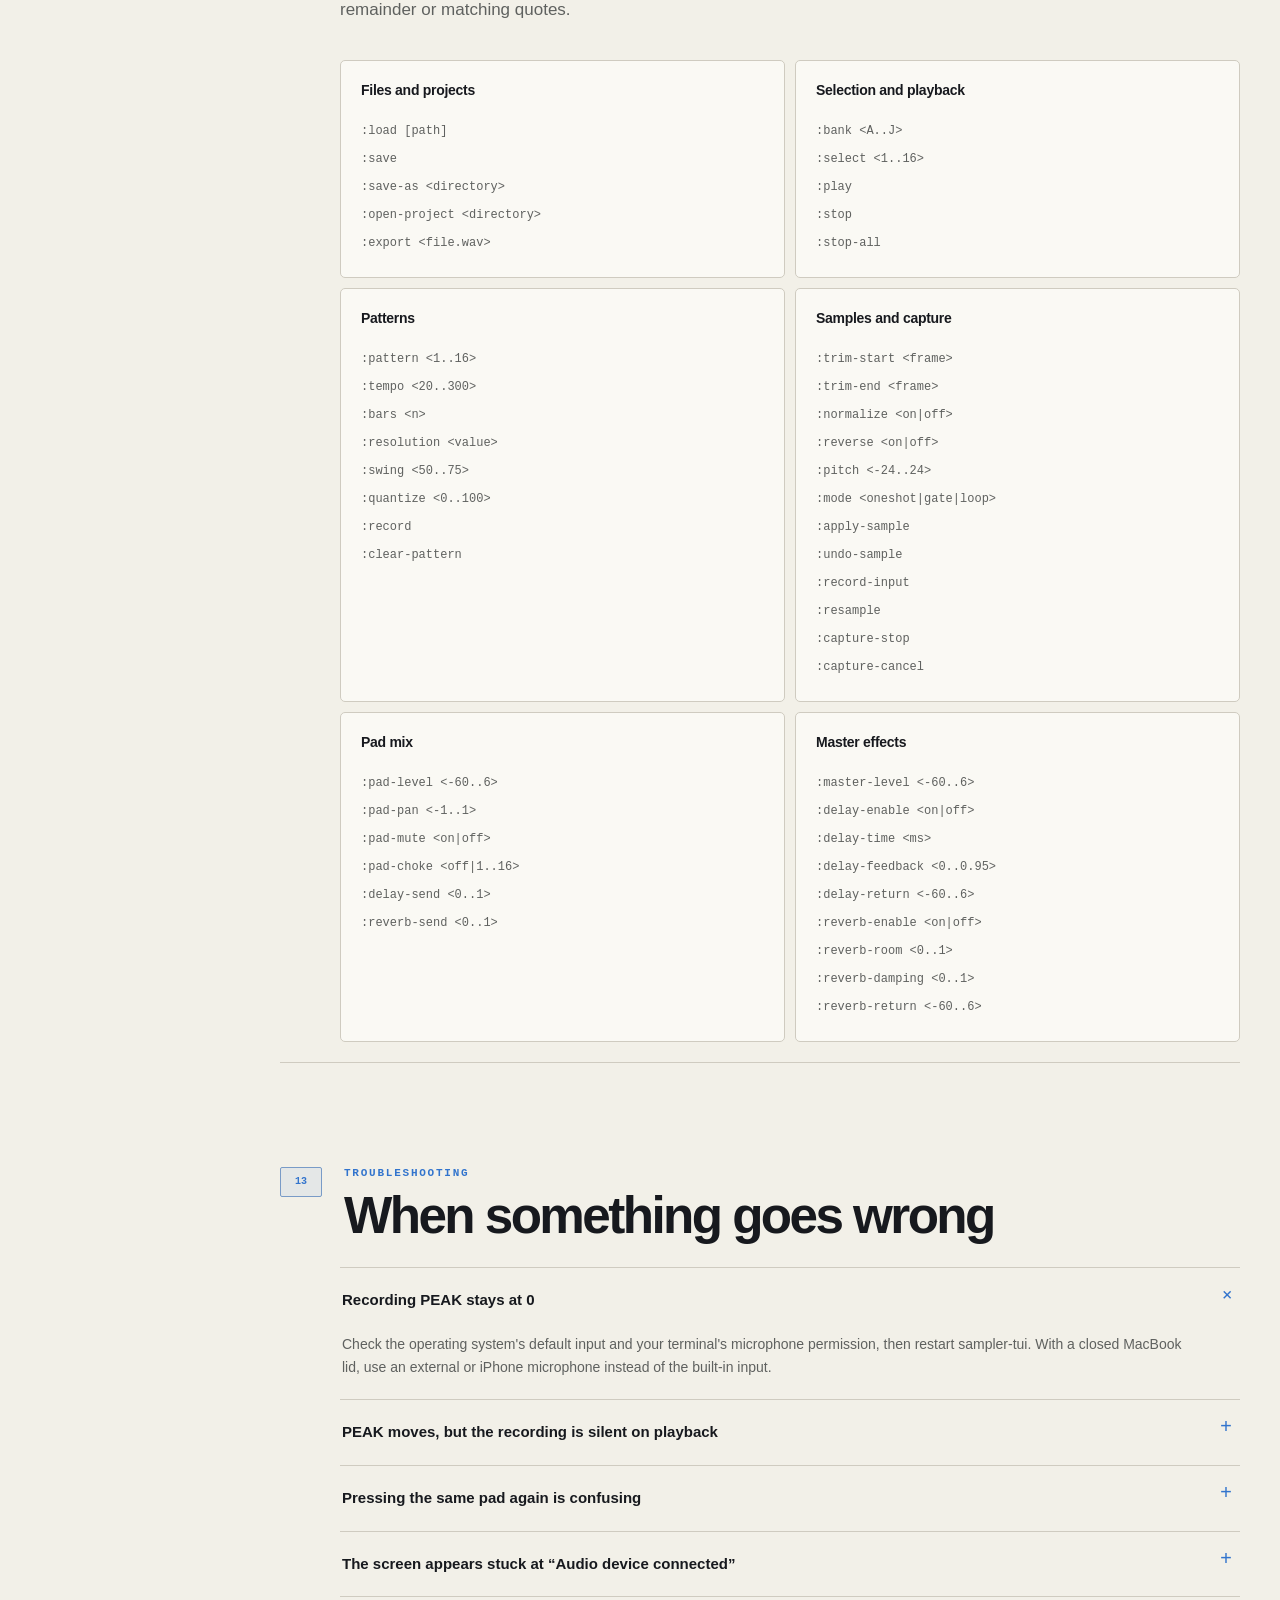
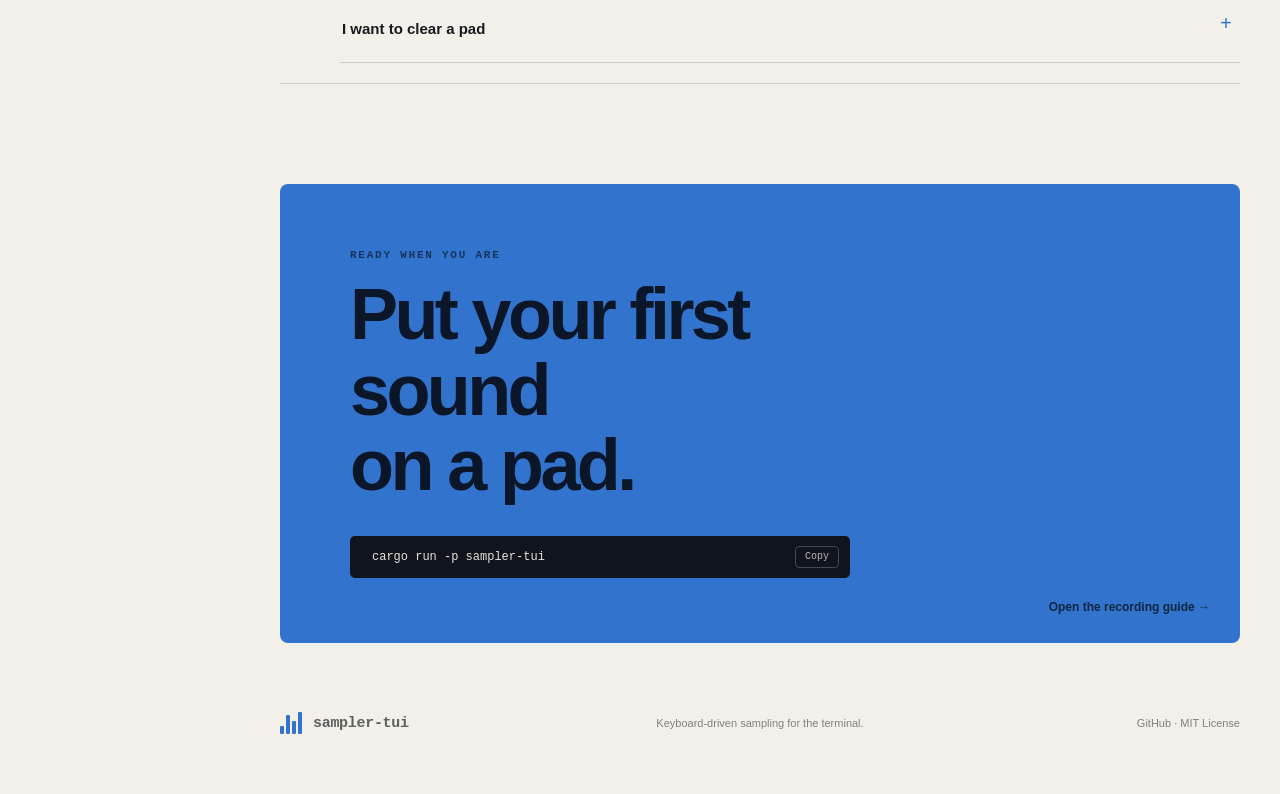
==== commit ec16fa08: "docs: add English and Korean guide routes" ====
--- a/docs/index.html
+++ b/docs/index.html
@@ -1,87 +1,95 @@
 <!doctype html>
-<html lang="ko" data-theme="dark">
+<html lang="en" data-theme="dark">
   <head>
     <meta charset="utf-8">
     <meta name="viewport" content="width=device-width, initial-scale=1">
-    <meta name="description" content="sampler-tui 공식 사용 가이드 — 키보드로 샘플을 녹음하고, 연주하고, 편집하고, 패턴으로 만드는 터미널 샘플러">
+    <meta name="description" content="The official sampler-tui guide — record, play, edit, and sequence samples from the keyboard in your terminal">
     <meta name="theme-color" content="#111318">
     <meta property="og:title" content="sampler-tui — User Guide">
-    <meta property="og:description" content="터미널 안에서 샘플을 녹음하고, 연주하고, 패턴으로 만드세요.">
+    <meta property="og:description" content="Record, play, and sequence samples without leaving the terminal.">
     <meta property="og:type" content="website">
     <title>sampler-tui — User Guide</title>
+    <link rel="canonical" href="https://bonzonkim.github.io/sampler-tui/">
+    <link rel="alternate" hreflang="en" href="https://bonzonkim.github.io/sampler-tui/">
+    <link rel="alternate" hreflang="ko" href="https://bonzonkim.github.io/sampler-tui/ko/">
+    <link rel="alternate" hreflang="x-default" href="https://bonzonkim.github.io/sampler-tui/">
     <link rel="stylesheet" href="./styles.css">
     <script src="./app.js" defer></script>
   </head>
   <body id="top">
-    <a class="skip-link" href="#main-content">본문으로 건너뛰기</a>
+    <a class="skip-link" href="#main-content">Skip to content</a>
 
     <header class="topbar">
-      <a class="brand" href="#top" aria-label="sampler-tui 문서 홈">
+      <a class="brand" href="#top" aria-label="sampler-tui documentation home">
         <span class="brand-mark" aria-hidden="true"><i></i><i></i><i></i><i></i></span>
         <span>sampler-tui</span>
         <span class="version">guide</span>
       </a>
-      <nav class="top-actions" aria-label="문서 도구">
-        <button class="icon-button search-trigger" type="button" aria-label="문서 검색 열기" aria-keyshortcuts="/">
-          <span aria-hidden="true">⌕</span><span class="button-label">검색</span><kbd>/</kbd>
+      <div class="top-actions">
+        <nav class="language-switch" aria-label="Choose language">
+          <a href="./" lang="en" hreflang="en" aria-current="page">EN</a>
+          <a href="./ko/" lang="ko" hreflang="ko">KO</a>
+        </nav>
+        <button class="icon-button search-trigger" type="button" aria-label="Open documentation search" aria-keyshortcuts="/">
+          <span aria-hidden="true">⌕</span><span class="button-label">Search</span><kbd>/</kbd>
         </button>
-        <button class="icon-button theme-toggle" type="button" aria-label="밝은 테마로 전환">
+        <button class="icon-button theme-toggle" type="button" aria-label="Switch to light theme">
           <span class="theme-icon" aria-hidden="true">☼</span>
         </button>
         <a class="github-link" href="https://github.com/bonzonkim/sampler-tui" target="_blank" rel="noreferrer">GitHub <span aria-hidden="true">↗</span></a>
-      </nav>
+      </div>
     </header>
 
     <div class="mobile-bar">
-      <button class="menu-toggle" type="button" aria-expanded="false" aria-controls="sidebar">목차 <span aria-hidden="true">＋</span></button>
-      <span class="mobile-current">시작하기</span>
+      <button class="menu-toggle" type="button" aria-expanded="false" aria-controls="sidebar">Contents <span aria-hidden="true">＋</span></button>
+      <span class="mobile-current">Overview</span>
     </div>
 
     <div class="page-shell">
       <aside class="sidebar" id="sidebar">
-        <nav aria-label="문서 목차">
-          <p class="nav-label">시작</p>
-          <a href="#overview" class="active">한눈에 보기</a>
-          <a href="#install">설치와 실행</a>
-          <a href="#interface">화면 이해하기</a>
-
-          <p class="nav-label">연주와 녹음</p>
-          <a href="#pads">패드 연주</a>
-          <a href="#import">샘플 불러오기</a>
-          <a href="#record">마이크 녹음</a>
-          <a href="#resample">리샘플링</a>
-
-          <p class="nav-label">만들기</p>
-          <a href="#pattern">패턴</a>
-          <a href="#sample-edit">샘플 편집</a>
-          <a href="#mixer">믹서와 이펙트</a>
-
-          <p class="nav-label">관리</p>
-          <a href="#projects">프로젝트</a>
+        <nav aria-label="Documentation sections">
+          <p class="nav-label">Start</p>
+          <a href="#overview" class="active">Overview</a>
+          <a href="#install">Install and run</a>
+          <a href="#interface">Understand the UI</a>
+
+          <p class="nav-label">Play and record</p>
+          <a href="#pads">Play pads</a>
+          <a href="#import">Import samples</a>
+          <a href="#record">Record a microphone</a>
+          <a href="#resample">Resample</a>
+
+          <p class="nav-label">Create</p>
+          <a href="#pattern">Patterns</a>
+          <a href="#sample-edit">Edit samples</a>
+          <a href="#mixer">Mixer and effects</a>
+
+          <p class="nav-label">Manage</p>
+          <a href="#projects">Projects</a>
           <a href="#midi">MIDI</a>
-          <a href="#commands">명령어</a>
-          <a href="#troubleshooting">문제 해결</a>
+          <a href="#commands">Commands</a>
+          <a href="#troubleshooting">Troubleshooting</a>
         </nav>
         <div class="sidebar-footer">
           <span class="system-label">SYS / READY</span>
           macOS · Linux<br>
-          최소 80 × 24 터미널
+          Minimum terminal: 80 × 24
         </div>
       </aside>
 
       <main id="main-content">
-        <section class="hero doc-section" id="overview" data-title="한눈에 보기">
+        <section class="hero doc-section" id="overview" data-title="Overview">
           <div class="hero-copy">
             <p class="eyebrow">Keyboard-driven sampler</p>
-            <h1>터미널을<br><span>악기로.</span></h1>
-            <p class="hero-lead">키보드로 샘플을 녹음하고, 즉시 연주하고, 패턴으로 조립하세요. 마우스 없이 흐름을 끊지 않는 16패드 샘플러입니다.</p>
+            <h1>Turn your<br><span>terminal into an instrument.</span></h1>
+            <p class="hero-lead">Record a sound, play it immediately, and shape it into a pattern. sampler-tui is a sixteen-pad sampler that keeps your hands on the keyboard and your flow intact.</p>
             <div class="hero-actions">
-              <a class="primary-button" href="#install">시작하기 <span aria-hidden="true">↓</span></a>
-              <a class="text-link" href="https://github.com/bonzonkim/sampler-tui" target="_blank" rel="noreferrer">소스 보기 <span aria-hidden="true">↗</span></a>
-            </div>
-          </div>
-
-          <div class="terminal-card" aria-label="sampler-tui 터미널 화면 예시">
+              <a class="primary-button" href="#install">Get started <span aria-hidden="true">↓</span></a>
+              <a class="text-link" href="https://github.com/bonzonkim/sampler-tui" target="_blank" rel="noreferrer">View source <span aria-hidden="true">↗</span></a>
+            </div>
+          </div>
+
+          <div class="terminal-card" aria-label="Example sampler-tui terminal screen">
             <div class="terminal-bar">
               <span class="terminal-origin" aria-hidden="true">TTY://LOCAL</span>
               <span>BANK A · sampler-tui</span>
@@ -103,66 +111,60 @@
           </div>
         </section>
 
-        <section class="feature-strip" aria-label="주요 기능">
+        <section class="feature-strip" aria-label="Key features">
           <article><span>01</span><strong>16 × 10</strong><small>pads &amp; banks</small></article>
           <article><span>02</span><strong>48 kHz</strong><small>stereo engine</small></article>
           <article><span>03</span><strong>3 modes</strong><small>OneShot · Gate · Loop</small></article>
           <article><span>04</span><strong>0 mouse</strong><small>keyboard first</small></article>
         </section>
 
-        <section class="doc-section" id="install" data-title="설치와 실행">
+        <section class="doc-section" id="install" data-title="Install and run">
           <div class="section-heading">
             <span class="section-number">01</span>
-            <div><p class="eyebrow">Quick start</p><h2>설치와 실행</h2></div>
-          </div>
-          <p class="section-intro">Rust 1.95.0이 필요합니다. 저장소를 받은 뒤 워크스페이스 루트에서 실행하세요.</p>
+            <div><p class="eyebrow">Quick start</p><h2>Install and run</h2></div>
+          </div>
+          <p class="section-intro">sampler-tui uses Rust 1.95.0. From the root of a checked-out repository, run:</p>
           <div class="code-block">
-            <div class="code-head"><span>Terminal</span><button class="copy-button" type="button" data-copy="cargo run -p sampler-tui">복사</button></div>
+            <div class="code-head"><span>Terminal</span><button class="copy-button" type="button" data-copy="cargo run -p sampler-tui">Copy</button></div>
             <pre><code><span class="prompt">$</span> cargo run -p sampler-tui</code></pre>
           </div>
           <div class="callout info">
             <span class="callout-icon">i</span>
-            <div><strong>먼저 이것만 기억하세요</strong><p><kbd>?</kbd>는 현재 화면 도움말, <kbd>:</kbd>는 명령어 입력, <kbd>Tab</kbd>은 작업 화면 전환입니다.</p></div>
-          </div>
-          <h3>다른 실행 모드</h3>
+            <div><strong>Remember these three controls</strong><p><kbd>?</kbd> opens contextual help, <kbd>:</kbd> opens the command palette, and <kbd>Tab</kbd> changes workspaces.</p></div>
+          </div>
+          <h3>Other launch modes</h3>
           <div class="command-list">
-            <div><code>cargo run -p sampler-tui -- open path/to/project</code><span>저장한 프로젝트를 바로 열기</span></div>
-            <div><code>cargo run -p sampler-tui -- play path/to/sample.wav</code><span>샘플 디코딩과 출력을 진단</span></div>
-            <div><code>cargo run -p sampler-tui -- export path/to/project 1 output.wav</code><span>화면 없이 패턴 1을 WAV로 렌더링</span></div>
-          </div>
-        </section>
-
-        <section class="doc-section" id="interface" data-title="화면 이해하기">
-          <div class="section-heading">
-            <span class="section-number">02</span>
-            <div><p class="eyebrow">Workspace</p><h2>네 개의 작업 화면</h2></div>
-          </div>
-          <p class="section-intro"><kbd>Tab</kbd>과 <kbd>Shift</kbd>+<kbd>Tab</kbd>으로 Perform → Pattern → Sample → Mixer 화면을 순환합니다.</p>
+            <div><code>cargo run -p sampler-tui -- open path/to/project</code><span>Open a saved project directly</span></div>
+            <div><code>cargo run -p sampler-tui -- play path/to/sample.wav</code><span>Diagnose sample decoding and output</span></div>
+            <div><code>cargo run -p sampler-tui -- export path/to/project 1 output.wav</code><span>Render pattern 1 to WAV without the TUI</span></div>
+          </div>
+        </section>
+
+        <section class="doc-section" id="interface" data-title="Understand the UI">
+          <div class="section-heading"><span class="section-number">02</span><div><p class="eyebrow">Workspace</p><h2>Four workspaces</h2></div></div>
+          <p class="section-intro">Use <kbd>Tab</kbd> and <kbd>Shift</kbd>+<kbd>Tab</kbd> to cycle through Perform → Pattern → Sample → Mixer.</p>
           <div class="workspace-grid">
-            <article class="workspace-card accent-blue"><span>01</span><h3>Perform</h3><p>패드 선택, 연주, 뱅크 이동, 샘플 로드와 녹음.</p><kbd>기본 화면</kbd></article>
-            <article class="workspace-card accent-pink"><span>02</span><h3>Pattern</h3><p>실시간 오버더빙과 스텝 단위 시퀀싱.</p><kbd>Tab × 1</kbd></article>
-            <article class="workspace-card accent-amber"><span>03</span><h3>Sample</h3><p>트림, 피치, 정규화, 역재생과 재생 모드.</p><kbd>Tab × 2</kbd></article>
-            <article class="workspace-card accent-green"><span>04</span><h3>Mixer</h3><p>패드별 레벨·팬·센드와 마스터 이펙트.</p><kbd>Tab × 3</kbd></article>
-          </div>
-        </section>
-
-        <section class="doc-section" id="pads" data-title="패드 연주">
-          <div class="section-heading">
-            <span class="section-number">03</span>
-            <div><p class="eyebrow">Perform</p><h2>패드 연주</h2></div>
-          </div>
+            <article class="workspace-card accent-blue"><span>01</span><h3>Perform</h3><p>Select and play pads, change banks, load samples, and record.</p><kbd>Default</kbd></article>
+            <article class="workspace-card accent-pink"><span>02</span><h3>Pattern</h3><p>Overdub in real time or sequence one step at a time.</p><kbd>Tab × 1</kbd></article>
+            <article class="workspace-card accent-amber"><span>03</span><h3>Sample</h3><p>Trim, pitch, normalize, reverse, and set playback modes.</p><kbd>Tab × 2</kbd></article>
+            <article class="workspace-card accent-green"><span>04</span><h3>Mixer</h3><p>Set pad levels, pan, sends, and master effects.</p><kbd>Tab × 3</kbd></article>
+          </div>
+        </section>
+
+        <section class="doc-section" id="pads" data-title="Play pads">
+          <div class="section-heading"><span class="section-number">03</span><div><p class="eyebrow">Perform</p><h2>Play pads</h2></div></div>
           <div class="split-layout">
             <div>
-              <p class="section-intro">키보드 왼쪽 4 × 4 영역이 현재 뱅크의 16개 패드입니다. 방향키로 선택하고 <kbd>Enter</kbd>로 선택 패드를 연주할 수도 있습니다.</p>
+              <p class="section-intro">The left-hand 4 × 4 keyboard area controls the sixteen pads in the current bank. You can also select a pad with the arrow keys and play it with <kbd>Enter</kbd>.</p>
               <dl class="key-actions">
-                <div><dt><kbd>[</kbd> <kbd>]</kbd></dt><dd>뱅크 A–J 이동</dd></div>
-                <div><dt><kbd>Shift</kbd> + <kbd>패드</kbd></dt><dd>해당 패드 즉시 정지</dd></div>
-                <div><dt><kbd>Shift</kbd> + <kbd>Esc</kbd></dt><dd>모든 패드와 패턴 정지</dd></div>
-                <div><dt><kbd>H</kbd></dt><dd>누르고 있는 Gate 패드 래치</dd></div>
-                <div><dt><kbd>Shift</kbd> + <kbd>1</kbd></dt><dd>MIDI Fixed Velocity 전환</dd></div>
+                <div><dt><kbd>[</kbd> <kbd>]</kbd></dt><dd>Move through banks A–J</dd></div>
+                <div><dt><kbd>Shift</kbd> + <kbd>pad</kbd></dt><dd>Stop that pad immediately</dd></div>
+                <div><dt><kbd>Shift</kbd> + <kbd>Esc</kbd></dt><dd>Stop every pad and the pattern</dd></div>
+                <div><dt><kbd>H</kbd></dt><dd>Latch held Gate pads</dd></div>
+                <div><dt><kbd>Shift</kbd> + <kbd>1</kbd></dt><dd>Toggle MIDI Fixed Velocity</dd></div>
               </dl>
             </div>
-            <div class="pad-controller" aria-label="컴퓨터 키보드 패드 배치">
+            <div class="pad-controller" aria-label="Computer keyboard pad layout">
               <div><kbd>1</kbd><kbd>2</kbd><kbd>3</kbd><kbd>4</kbd></div>
               <div><kbd>Q</kbd><kbd>W</kbd><kbd>E</kbd><kbd>R</kbd></div>
               <div><kbd>A</kbd><kbd>S</kbd><kbd>D</kbd><kbd>F</kbd></div>
@@ -171,164 +173,164 @@
             </div>
           </div>
           <div class="mode-grid">
-            <article><span class="mode-tag blue">[O]</span><h3>OneShot</h3><p>한 번 누르면 끝까지 재생됩니다. 재생 중 같은 패드를 누르면 멈추고, 다시 누르면 처음부터 재생됩니다.</p></article>
-            <article><span class="mode-tag pink">[G]</span><h3>Gate</h3><p>패드를 누르는 동안만 재생됩니다. <kbd>H</kbd>를 함께 눌러 소리를 계속 유지할 수 있습니다.</p></article>
-            <article><span class="mode-tag amber">[L]</span><h3>Loop</h3><p>패드가 활성화된 동안 지정한 구간을 반복합니다.</p></article>
-          </div>
-          <div class="callout warning"><span class="callout-icon">!</span><div><strong><kbd>Space</kbd>는 패드 재생 키가 아닙니다</strong><p>현재 패턴의 재생·정지를 전환합니다. 선택한 패드는 <kbd>Enter</kbd> 또는 해당 패드 키로 재생하세요.</p></div></div>
-        </section>
-
-        <section class="doc-section" id="import" data-title="샘플 불러오기">
-          <div class="section-heading"><span class="section-number">04</span><div><p class="eyebrow">Import</p><h2>샘플 불러오기</h2></div></div>
+            <article><span class="mode-tag blue">[O]</span><h3>OneShot</h3><p>One press plays the sample to its end. Press the same active pad to stop it; press again to start from the beginning.</p></article>
+            <article><span class="mode-tag pink">[G]</span><h3>Gate</h3><p>The sample plays only while the pad is held. Hold <kbd>H</kbd> with a Gate pad to keep it active.</p></article>
+            <article><span class="mode-tag amber">[L]</span><h3>Loop</h3><p>The selected sample region repeats while the pad remains active.</p></article>
+          </div>
+          <div class="callout warning"><span class="callout-icon">!</span><div><strong><kbd>Space</kbd> does not play the selected pad</strong><p>It starts or stops the current pattern. Use <kbd>Enter</kbd> or the pad's own key to play the selected pad.</p></div></div>
+        </section>
+
+        <section class="doc-section" id="import" data-title="Import samples">
+          <div class="section-heading"><span class="section-number">04</span><div><p class="eyebrow">Import</p><h2>Import a sample</h2></div></div>
           <ol class="steps">
-            <li><span>1</span><div><strong>목적지 패드 선택</strong><p>패드 키 또는 방향키로 샘플을 넣을 자리를 선택합니다.</p></div></li>
-            <li><span>2</span><div><strong>파일 선택기 열기</strong><p><kbd>Shift</kbd>+<kbd>X</kbd> 또는 <kbd>L</kbd>을 누릅니다. <code>:load path/to/sample.wav</code>도 사용할 수 있습니다.</p></div></li>
-            <li><span>3</span><div><strong>파일 선택</strong><p>WAV, AIFF, FLAC, MP3를 지원합니다. 원본 파일은 수정하지 않습니다.</p></div></li>
-            <li><span>4</span><div><strong>패드로 확인</strong><p>상태가 <code>READY</code>가 되면 해당 패드 키를 눌러 들어봅니다.</p></div></li>
+            <li><span>1</span><div><strong>Select a destination pad</strong><p>Use a pad key or the arrow keys to choose where the sample will go.</p></div></li>
+            <li><span>2</span><div><strong>Open the file picker</strong><p>Press <kbd>Shift</kbd>+<kbd>X</kbd> or <kbd>L</kbd>. You can also enter <code>:load path/to/sample.wav</code>.</p></div></li>
+            <li><span>3</span><div><strong>Choose a file</strong><p>WAV, AIFF, FLAC, and MP3 are supported. The source file is never modified.</p></div></li>
+            <li><span>4</span><div><strong>Check the pad</strong><p>When its state is <code>READY</code>, press the pad key to hear it.</p></div></li>
           </ol>
         </section>
 
-        <section class="doc-section" id="record" data-title="마이크 녹음">
-          <div class="section-heading"><span class="section-number">05</span><div><p class="eyebrow">Capture</p><h2>마이크로 샘플 녹음</h2></div></div>
-          <p class="section-intro">운영체제의 현재 기본 입력 장치에서 녹음합니다. 녹음 중 입력 소리를 출력으로 모니터링하지는 않지만, 패드와 패턴은 계속 연주할 수 있습니다.</p>
-          <div class="record-flow" aria-label="녹음 순서">
-            <div><span>01</span><kbd>Ctrl+S</kbd><small>캡처 메뉴</small></div><i>→</i>
-            <div><span>02</span><kbd>I</kbd><small>입력 녹음</small></div><i>→</i>
-            <div><span>03</span><b>PEAK ↗</b><small>신호 확인</small></div><i>→</i>
-            <div><span>04</span><kbd>Enter</kbd><small>정지·설치</small></div><i>→</i>
-            <div><span>05</span><kbd>패드</kbd><small>재생</small></div>
-          </div>
-          <h3>캡처 단축키</h3>
-          <div class="shortcut-table" role="table" aria-label="캡처 단축키">
-            <div role="row"><span role="cell"><kbd>Ctrl+S</kbd> → <kbd>I</kbd></span><span role="cell">기본 입력 장치 녹음 시작</span></div>
-            <div role="row"><span role="cell"><kbd>Ctrl+S</kbd> → <kbd>R</kbd></span><span role="cell">마스터 출력 리샘플링 시작</span></div>
-            <div role="row"><span role="cell"><kbd>Enter</kbd></span><span role="cell">현재 녹음 정지 후 패드에 설치</span></div>
-            <div role="row"><span role="cell"><kbd>Ctrl+S</kbd> → <kbd>S</kbd></span><span role="cell">현재 녹음 정지 후 마무리</span></div>
-            <div role="row"><span role="cell"><kbd>Ctrl+S</kbd> → <kbd>C</kbd></span><span role="cell">현재 녹음 취소</span></div>
-            <div role="row"><span role="cell"><kbd>Esc</kbd></span><span role="cell">녹음 폐기 여부 검토</span></div>
-          </div>
-          <div class="callout success"><span class="callout-icon">✓</span><div><strong>녹음 전에 PEAK를 확인하세요</strong><p>말하거나 손뼉을 칠 때 PEAK가 올라가야 합니다. 완전한 무음 입력은 기존 패드를 보호하기 위해 설치되지 않습니다.</p></div></div>
-          <div class="callout mac"><span class="callout-icon">⌘</span><div><strong>macOS 클램셸 모드</strong><p>MacBook 덮개를 닫으면 내장 마이크가 무음이 될 수 있습니다. 외장 또는 iPhone 연속성 마이크를 기본 입력으로 선택하고 앱을 다시 시작하세요. 실행 터미널에도 <em>시스템 설정 → 개인정보 보호 및 보안 → 마이크</em> 권한이 필요합니다.</p></div></div>
-        </section>
-
-        <section class="doc-section" id="resample" data-title="리샘플링">
-          <div class="section-heading"><span class="section-number">06</span><div><p class="eyebrow">Resample</p><h2>연주를 다시 샘플로</h2></div></div>
-          <p class="section-intro">리샘플링은 패드, 패턴, 레벨, 팬, 딜레이와 리버브를 모두 거친 최종 스테레오 출력을 선택한 패드에 녹음합니다.</p>
+        <section class="doc-section" id="record" data-title="Record a microphone">
+          <div class="section-heading"><span class="section-number">05</span><div><p class="eyebrow">Capture</p><h2>Record a microphone</h2></div></div>
+          <p class="section-intro">sampler-tui records from the operating system's current default input. Input is not monitored through the output, but pads and patterns remain playable during a take.</p>
+          <div class="record-flow" aria-label="Recording sequence">
+            <div><span>01</span><kbd>Ctrl+S</kbd><small>Capture menu</small></div><i>→</i>
+            <div><span>02</span><kbd>I</kbd><small>Record input</small></div><i>→</i>
+            <div><span>03</span><b>PEAK ↗</b><small>Check signal</small></div><i>→</i>
+            <div><span>04</span><kbd>Enter</kbd><small>Stop and install</small></div><i>→</i>
+            <div><span>05</span><kbd>Pad</kbd><small>Play</small></div>
+          </div>
+          <h3>Capture shortcuts</h3>
+          <div class="shortcut-table" role="table" aria-label="Capture shortcuts">
+            <div role="row"><span role="cell"><kbd>Ctrl+S</kbd> → <kbd>I</kbd></span><span role="cell">Start recording the default input</span></div>
+            <div role="row"><span role="cell"><kbd>Ctrl+S</kbd> → <kbd>R</kbd></span><span role="cell">Start resampling the master output</span></div>
+            <div role="row"><span role="cell"><kbd>Enter</kbd></span><span role="cell">Stop the take and install it on the pad</span></div>
+            <div role="row"><span role="cell"><kbd>Ctrl+S</kbd> → <kbd>S</kbd></span><span role="cell">Stop and finalize the active take</span></div>
+            <div role="row"><span role="cell"><kbd>Ctrl+S</kbd> → <kbd>C</kbd></span><span role="cell">Cancel the active take</span></div>
+            <div role="row"><span role="cell"><kbd>Esc</kbd></span><span role="cell">Review whether to discard the take</span></div>
+          </div>
+          <div class="callout success"><span class="callout-icon">✓</span><div><strong>Check PEAK before recording</strong><p>PEAK should move when you speak or clap. A completely silent input is rejected so it cannot replace the existing pad.</p></div></div>
+          <div class="callout mac"><span class="callout-icon">⌘</span><div><strong>macOS clamshell mode</strong><p>The built-in microphone may return silence while a MacBook lid is closed. Select an external or iPhone Continuity microphone as the default input, then restart sampler-tui. The launching terminal also needs permission under <em>System Settings → Privacy &amp; Security → Microphone</em>.</p></div></div>
+        </section>
+
+        <section class="doc-section" id="resample" data-title="Resample">
+          <div class="section-heading"><span class="section-number">06</span><div><p class="eyebrow">Resample</p><h2>Turn a performance into a sample</h2></div></div>
+          <p class="section-intro">Resampling records the final stereo master after pads, patterns, levels, pan, delay, and reverb, then installs the result on the selected pad.</p>
           <ol class="steps compact">
-            <li><span>1</span><div><strong>빈 패드 또는 교체할 패드를 선택</strong></div></li>
-            <li><span>2</span><div><strong><kbd>Ctrl+S</kbd> 다음 <kbd>R</kbd></strong><p>리샘플 캡처가 시작됩니다.</p></div></li>
-            <li><span>3</span><div><strong>패드나 패턴을 연주</strong><p>마스터에서 들리는 결과가 그대로 들어갑니다.</p></div></li>
-            <li><span>4</span><div><strong><kbd>Enter</kbd>로 완료</strong><p>새 샘플이 선택한 패드에 설치됩니다.</p></div></li>
+            <li><span>1</span><div><strong>Select an empty pad or one to replace</strong></div></li>
+            <li><span>2</span><div><strong>Press <kbd>Ctrl+S</kbd>, then <kbd>R</kbd></strong><p>Master-output capture begins.</p></div></li>
+            <li><span>3</span><div><strong>Play pads or a pattern</strong><p>Everything audible at the master is recorded.</p></div></li>
+            <li><span>4</span><div><strong>Press <kbd>Enter</kbd> to finish</strong><p>The new sample is installed on the selected pad.</p></div></li>
           </ol>
         </section>
 
-        <section class="doc-section" id="pattern" data-title="패턴">
-          <div class="section-heading"><span class="section-number">07</span><div><p class="eyebrow">Pattern</p><h2>비트를 패턴으로</h2></div></div>
-          <p class="section-intro">16개 패턴 슬롯에 실시간으로 연주를 녹음하거나 스텝을 직접 편집할 수 있습니다. 재생 중 다음 패턴을 예약하면 루프 경계에서 전환됩니다.</p>
+        <section class="doc-section" id="pattern" data-title="Patterns">
+          <div class="section-heading"><span class="section-number">07</span><div><p class="eyebrow">Pattern</p><h2>Build a beat</h2></div></div>
+          <p class="section-intro">Record live into sixteen pattern slots or edit individual steps. Queue another pattern during playback to switch at the next loop boundary.</p>
           <div class="two-column-table">
-            <div><h3>재생과 녹음</h3><dl class="key-actions"><div><dt><kbd>Space</kbd></dt><dd>재생 / 정지</dd></div><div><dt><kbd>Ctrl+R</kbd></dt><dd>오버더빙 시작 / 정지</dd></div><div><dt><kbd>,</kbd> <kbd>.</kbd></dt><dd>이전 / 다음 패턴</dd></div><div><dt><code>:tempo 120</code></dt><dd>템포 설정</dd></div></dl></div>
-            <div><h3>스텝 편집</h3><dl class="key-actions"><div><dt><kbd>←↑↓→</kbd></dt><dd>스텝 / 패드 커서</dd></div><div><dt><kbd>PgUp</kbd> <kbd>PgDn</kbd></dt><dd>마디 이동</dd></div><div><dt><kbd>Enter</kbd> / <kbd>Del</kbd></dt><dd>스텝 추가 / 제거</dd></div><div><dt><kbd>+</kbd> <kbd>−</kbd></dt><dd>벨로시티 조정</dd></div><div><dt><kbd>U</kbd></dt><dd>패턴 지우기 실행 취소</dd></div><div><dt><kbd>Ctrl+Del</kbd></dt><dd>패턴 전체 지우기</dd></div></dl></div>
-          </div>
-          <div class="callout info"><span class="callout-icon">i</span><div><strong>패턴 설정은 명령어로 정밀하게</strong><p><code>:bars 4</code> · <code>:resolution 1/16</code> · <code>:swing 58</code> · <code>:quantize 100</code></p></div></div>
-        </section>
-
-        <section class="doc-section" id="sample-edit" data-title="샘플 편집">
-          <div class="section-heading"><span class="section-number">08</span><div><p class="eyebrow">Sample</p><h2>샘플 다듬기</h2></div></div>
-          <p class="section-intro">편집 내용은 메모리의 샘플에 적용되며 가져온 원본 파일을 덮어쓰지 않습니다.</p>
-          <div class="shortcut-table" role="table" aria-label="샘플 편집 단축키">
-            <div role="row"><span role="cell"><kbd>M</kbd></span><span role="cell">시작 / 끝 마커 선택</span></div>
-            <div role="row"><span role="cell"><kbd>←</kbd> <kbd>→</kbd></span><span role="cell">선택한 트림 마커 이동</span></div>
-            <div role="row"><span role="cell"><kbd>Shift</kbd> + <kbd>←</kbd>/<kbd>→</kbd></span><span role="cell">마커를 큰 단위로 이동</span></div>
-            <div role="row"><span role="cell"><kbd>PgUp</kbd> <kbd>PgDn</kbd></span><span role="cell">파형 확대 / 축소</span></div>
-            <div role="row"><span role="cell"><kbd>N</kbd> / <kbd>U</kbd></span><span role="cell">정규화 / 역재생 전환</span></div>
-            <div role="row"><span role="cell"><kbd>↑</kbd> <kbd>↓</kbd></span><span role="cell">피치 ±1 반음</span></div>
-            <div role="row"><span role="cell"><kbd>O</kbd> <kbd>G</kbd> <kbd>L</kbd></span><span role="cell">OneShot / Gate / Loop 모드</span></div>
-            <div role="row"><span role="cell"><kbd>Enter</kbd></span><span role="cell">편집 적용 확인</span></div>
-            <div role="row"><span role="cell"><kbd>Ctrl+Z</kbd></span><span role="cell">적용한 편집 실행 취소</span></div>
-            <div role="row"><span role="cell"><kbd>Esc</kbd></span><span role="cell">Perform로 돌아가기 또는 초안 폐기</span></div>
-          </div>
-        </section>
-
-        <section class="doc-section" id="mixer" data-title="믹서와 이펙트">
-          <div class="section-heading"><span class="section-number">09</span><div><p class="eyebrow">Mixer</p><h2>믹서와 이펙트</h2></div></div>
-          <p class="section-intro">선택 패드의 레벨·팬·뮤트·초크·센드와 마스터 딜레이·리버브를 조절합니다.</p>
-          <div class="mixer-demo" aria-label="믹서 기능 요약">
+            <div><h3>Playback and recording</h3><dl class="key-actions"><div><dt><kbd>Space</kbd></dt><dd>Play / stop</dd></div><div><dt><kbd>Ctrl+R</kbd></dt><dd>Start / stop overdubbing</dd></div><div><dt><kbd>,</kbd> <kbd>.</kbd></dt><dd>Previous / next pattern</dd></div><div><dt><code>:tempo 120</code></dt><dd>Set tempo</dd></div></dl></div>
+            <div><h3>Step editing</h3><dl class="key-actions"><div><dt><kbd>←↑↓→</kbd></dt><dd>Move step / pad cursor</dd></div><div><dt><kbd>PgUp</kbd> <kbd>PgDn</kbd></dt><dd>Move between bars</dd></div><div><dt><kbd>Enter</kbd> / <kbd>Del</kbd></dt><dd>Add / remove a step</dd></div><div><dt><kbd>+</kbd> <kbd>−</kbd></dt><dd>Adjust velocity</dd></div><div><dt><kbd>U</kbd></dt><dd>Undo pattern clear</dd></div><div><dt><kbd>Ctrl+Del</kbd></dt><dd>Clear the whole pattern</dd></div></dl></div>
+          </div>
+          <div class="callout info"><span class="callout-icon">i</span><div><strong>Use commands for precise pattern settings</strong><p><code>:bars 4</code> · <code>:resolution 1/16</code> · <code>:swing 58</code> · <code>:quantize 100</code></p></div></div>
+        </section>
+
+        <section class="doc-section" id="sample-edit" data-title="Edit samples">
+          <div class="section-heading"><span class="section-number">08</span><div><p class="eyebrow">Sample</p><h2>Shape a sample</h2></div></div>
+          <p class="section-intro">Edits apply to the in-memory sample and never overwrite the imported source file.</p>
+          <div class="shortcut-table" role="table" aria-label="Sample editor shortcuts">
+            <div role="row"><span role="cell"><kbd>M</kbd></span><span role="cell">Select the start / end marker</span></div>
+            <div role="row"><span role="cell"><kbd>←</kbd> <kbd>→</kbd></span><span role="cell">Move the selected trim marker</span></div>
+            <div role="row"><span role="cell"><kbd>Shift</kbd> + <kbd>←</kbd>/<kbd>→</kbd></span><span role="cell">Move the marker in larger steps</span></div>
+            <div role="row"><span role="cell"><kbd>PgUp</kbd> <kbd>PgDn</kbd></span><span role="cell">Zoom the waveform in / out</span></div>
+            <div role="row"><span role="cell"><kbd>N</kbd> / <kbd>U</kbd></span><span role="cell">Toggle normalization / reverse</span></div>
+            <div role="row"><span role="cell"><kbd>↑</kbd> <kbd>↓</kbd></span><span role="cell">Pitch ±1 semitone</span></div>
+            <div role="row"><span role="cell"><kbd>O</kbd> <kbd>G</kbd> <kbd>L</kbd></span><span role="cell">OneShot / Gate / Loop mode</span></div>
+            <div role="row"><span role="cell"><kbd>Enter</kbd></span><span role="cell">Confirm and apply the edit</span></div>
+            <div role="row"><span role="cell"><kbd>Ctrl+Z</kbd></span><span role="cell">Undo an applied edit</span></div>
+            <div role="row"><span role="cell"><kbd>Esc</kbd></span><span role="cell">Return to Perform or discard the draft</span></div>
+          </div>
+        </section>
+
+        <section class="doc-section" id="mixer" data-title="Mixer and effects">
+          <div class="section-heading"><span class="section-number">09</span><div><p class="eyebrow">Mixer</p><h2>Mixer and effects</h2></div></div>
+          <p class="section-intro">Control the selected pad's level, pan, mute, choke group, and sends alongside master delay and reverb.</p>
+          <div class="mixer-demo" aria-label="Mixer feature summary">
             <div class="channel"><span>PAD</span><i style="--level:74%"></i><b>LEVEL</b><small>−6.0 dB</small></div>
             <div class="channel"><span>PAN</span><i style="--level:50%"></i><b>POSITION</b><small>CENTER</small></div>
             <div class="channel"><span>DLY</span><i style="--level:38%"></i><b>SEND</b><small>0.38</small></div>
             <div class="channel"><span>RVB</span><i style="--level:62%"></i><b>SEND</b><small>0.62</small></div>
           </div>
           <dl class="key-actions horizontal">
-            <div><dt><kbd>Ctrl+←</kbd> <kbd>Ctrl+→</kbd></dt><dd>Pad / Master / Delay / Reverb 섹션 이동</dd></div>
-            <div><dt><kbd>↑</kbd> <kbd>↓</kbd></dt><dd>필드 이동</dd></div>
-            <div><dt><kbd>←</kbd> <kbd>→</kbd></dt><dd>값 조정</dd></div>
-            <div><dt><kbd>Enter</kbd></dt><dd>켜기 / 끄기</dd></div>
-            <div><dt><kbd>Backspace</kbd></dt><dd>기본값으로 초기화</dd></div>
-            <div><dt><kbd>Esc</kbd></dt><dd>Perform로 돌아가기</dd></div>
+            <div><dt><kbd>Ctrl+←</kbd> <kbd>Ctrl+→</kbd></dt><dd>Move through Pad / Master / Delay / Reverb</dd></div>
+            <div><dt><kbd>↑</kbd> <kbd>↓</kbd></dt><dd>Move between fields</dd></div>
+            <div><dt><kbd>←</kbd> <kbd>→</kbd></dt><dd>Adjust a value</dd></div>
+            <div><dt><kbd>Enter</kbd></dt><dd>Toggle on / off</dd></div>
+            <div><dt><kbd>Backspace</kbd></dt><dd>Reset to the default value</dd></div>
+            <div><dt><kbd>Esc</kbd></dt><dd>Return to Perform</dd></div>
           </dl>
         </section>
 
-        <section class="doc-section" id="projects" data-title="프로젝트">
-          <div class="section-heading"><span class="section-number">10</span><div><p class="eyebrow">Projects</p><h2>저장하고 다시 열기</h2></div></div>
-          <p class="section-intro">프로젝트는 설정을 TOML에 저장하고 사용 중인 오디오를 프로젝트의 <code>audio/</code> 디렉터리로 복사합니다. 전체 폴더를 옮겨도 오디오 참조가 유지됩니다.</p>
+        <section class="doc-section" id="projects" data-title="Projects">
+          <div class="section-heading"><span class="section-number">10</span><div><p class="eyebrow">Projects</p><h2>Save and reopen</h2></div></div>
+          <p class="section-intro">A project stores its configuration in TOML and copies used audio into its own <code>audio/</code> directory. Move the complete folder and its audio references remain valid.</p>
           <div class="code-block">
-            <div class="code-head"><span>Command palette</span><button class="copy-button" type="button" data-copy=":save-as path/to/my-project">복사</button></div>
-            <pre><code><span class="comment"># 처음 저장</span>
+            <div class="code-head"><span>Command palette</span><button class="copy-button" type="button" data-copy=":save-as path/to/my-project">Copy</button></div>
+            <pre><code><span class="comment"># First save</span>
 :save-as path/to/my-project
 
-<span class="comment"># 이후 저장 / 다른 프로젝트 열기</span>
+<span class="comment"># Save again / open another project</span>
 :save
 :open-project path/to/another-project
 
-<span class="comment"># 현재 패턴 한 루프 내보내기</span>
+<span class="comment"># Export one loop of the current pattern</span>
 :export path/to/output.wav</code></pre>
           </div>
-          <div class="callout warning"><span class="callout-icon">!</span><div><strong>진행 중인 작업 보호</strong><p>미완성 녹음, 샘플 편집 초안, 저장하지 않은 변경이 있으면 프로젝트 열기나 종료 전에 처리 방법을 묻습니다. 복구 화면에서는 <kbd>R</kbd> 복원 · <kbd>D</kbd> 폐기 · <kbd>C</kbd> 취소를 사용합니다.</p></div></div>
+          <div class="callout warning"><span class="callout-icon">!</span><div><strong>Your work is protected</strong><p>If a capture, sample-edit draft, or unsaved project change is active, opening another project or quitting asks how to resolve it. On recovery screens use <kbd>R</kbd> to restore, <kbd>D</kbd> to discard, or <kbd>C</kbd> to cancel.</p></div></div>
         </section>
 
         <section class="doc-section" id="midi" data-title="MIDI">
-          <div class="section-heading"><span class="section-number">11</span><div><p class="eyebrow">MIDI</p><h2>MIDI 컨트롤러 연결</h2></div></div>
-          <p class="section-intro">MIDI Note 36–51은 현재 뱅크의 패드 1–16에 연결됩니다. 벨로시티, 채널 필터, 뱅크별 Learn 매핑을 지원합니다.</p>
+          <div class="section-heading"><span class="section-number">11</span><div><p class="eyebrow">MIDI</p><h2>Connect a MIDI controller</h2></div></div>
+          <p class="section-intro">MIDI Notes 36–51 map to pads 1–16 in the current bank. Velocity, channel filtering, and per-bank Learn mappings are supported.</p>
           <div class="command-list numbered">
-            <div><code>:midi-ports</code><span>사용 가능한 입력 포트와 번호 확인</span></div>
-            <div><code>:midi-connect 0</code><span>0번 포트에 연결</span></div>
-            <div><code>:midi-channel omni</code><span>모든 채널 수신, 또는 1–16 지정</span></div>
-            <div><code>:midi-learn</code><span>선택한 패드의 Learn 대기</span></div>
-            <div><code>:midi-unmap</code><span>선택 패드의 매핑 제거</span></div>
-            <div><code>:midi-reset-bank</code><span>현재 뱅크 매핑 초기화</span></div>
-            <div><code>:midi-disconnect</code><span>현재 포트 연결 해제</span></div>
-          </div>
-        </section>
-
-        <section class="doc-section" id="commands" data-title="명령어">
-          <div class="section-heading"><span class="section-number">12</span><div><p class="eyebrow">Reference</p><h2>명령어 빠른 참조</h2></div></div>
-          <p class="section-intro"><kbd>:</kbd>를 눌러 명령 팔레트를 열고 아래 명령을 입력합니다. 경로에 공백이 있으면 전체 나머지를 경로로 사용하거나 따옴표로 감쌀 수 있습니다.</p>
+            <div><code>:midi-ports</code><span>List available input ports and indexes</span></div>
+            <div><code>:midi-connect 0</code><span>Connect to port 0</span></div>
+            <div><code>:midi-channel omni</code><span>Receive every channel, or specify 1–16</span></div>
+            <div><code>:midi-learn</code><span>Arm Learn for the selected pad</span></div>
+            <div><code>:midi-unmap</code><span>Remove the selected pad mapping</span></div>
+            <div><code>:midi-reset-bank</code><span>Reset mappings for the current bank</span></div>
+            <div><code>:midi-disconnect</code><span>Disconnect the current port</span></div>
+          </div>
+        </section>
+
+        <section class="doc-section" id="commands" data-title="Commands">
+          <div class="section-heading"><span class="section-number">12</span><div><p class="eyebrow">Reference</p><h2>Command quick reference</h2></div></div>
+          <p class="section-intro">Press <kbd>:</kbd> to open the command palette. A path containing spaces can use the complete command remainder or matching quotes.</p>
           <div class="command-groups">
-            <article><h3>파일과 프로젝트</h3><code>:load [path]</code><code>:save</code><code>:save-as &lt;directory&gt;</code><code>:open-project &lt;directory&gt;</code><code>:export &lt;file.wav&gt;</code></article>
-            <article><h3>선택과 재생</h3><code>:bank &lt;A..J&gt;</code><code>:select &lt;1..16&gt;</code><code>:play</code><code>:stop</code><code>:stop-all</code></article>
-            <article><h3>패턴</h3><code>:pattern &lt;1..16&gt;</code><code>:tempo &lt;20..300&gt;</code><code>:bars &lt;n&gt;</code><code>:resolution &lt;value&gt;</code><code>:swing &lt;50..75&gt;</code><code>:quantize &lt;0..100&gt;</code><code>:record</code><code>:clear-pattern</code></article>
-            <article><h3>샘플과 캡처</h3><code>:trim-start &lt;frame&gt;</code><code>:trim-end &lt;frame&gt;</code><code>:normalize &lt;on|off&gt;</code><code>:reverse &lt;on|off&gt;</code><code>:pitch &lt;-24..24&gt;</code><code>:mode &lt;oneshot|gate|loop&gt;</code><code>:apply-sample</code><code>:undo-sample</code><code>:record-input</code><code>:resample</code><code>:capture-stop</code><code>:capture-cancel</code></article>
-            <article><h3>패드 믹스</h3><code>:pad-level &lt;-60..6&gt;</code><code>:pad-pan &lt;-1..1&gt;</code><code>:pad-mute &lt;on|off&gt;</code><code>:pad-choke &lt;off|1..16&gt;</code><code>:delay-send &lt;0..1&gt;</code><code>:reverb-send &lt;0..1&gt;</code></article>
-            <article><h3>마스터 이펙트</h3><code>:master-level &lt;-60..6&gt;</code><code>:delay-enable &lt;on|off&gt;</code><code>:delay-time &lt;ms&gt;</code><code>:delay-feedback &lt;0..0.95&gt;</code><code>:delay-return &lt;-60..6&gt;</code><code>:reverb-enable &lt;on|off&gt;</code><code>:reverb-room &lt;0..1&gt;</code><code>:reverb-damping &lt;0..1&gt;</code><code>:reverb-return &lt;-60..6&gt;</code></article>
-          </div>
-        </section>
-
-        <section class="doc-section" id="troubleshooting" data-title="문제 해결">
-          <div class="section-heading"><span class="section-number">13</span><div><p class="eyebrow">Troubleshooting</p><h2>막혔을 때</h2></div></div>
+            <article><h3>Files and projects</h3><code>:load [path]</code><code>:save</code><code>:save-as &lt;directory&gt;</code><code>:open-project &lt;directory&gt;</code><code>:export &lt;file.wav&gt;</code></article>
+            <article><h3>Selection and playback</h3><code>:bank &lt;A..J&gt;</code><code>:select &lt;1..16&gt;</code><code>:play</code><code>:stop</code><code>:stop-all</code></article>
+            <article><h3>Patterns</h3><code>:pattern &lt;1..16&gt;</code><code>:tempo &lt;20..300&gt;</code><code>:bars &lt;n&gt;</code><code>:resolution &lt;value&gt;</code><code>:swing &lt;50..75&gt;</code><code>:quantize &lt;0..100&gt;</code><code>:record</code><code>:clear-pattern</code></article>
+            <article><h3>Samples and capture</h3><code>:trim-start &lt;frame&gt;</code><code>:trim-end &lt;frame&gt;</code><code>:normalize &lt;on|off&gt;</code><code>:reverse &lt;on|off&gt;</code><code>:pitch &lt;-24..24&gt;</code><code>:mode &lt;oneshot|gate|loop&gt;</code><code>:apply-sample</code><code>:undo-sample</code><code>:record-input</code><code>:resample</code><code>:capture-stop</code><code>:capture-cancel</code></article>
+            <article><h3>Pad mix</h3><code>:pad-level &lt;-60..6&gt;</code><code>:pad-pan &lt;-1..1&gt;</code><code>:pad-mute &lt;on|off&gt;</code><code>:pad-choke &lt;off|1..16&gt;</code><code>:delay-send &lt;0..1&gt;</code><code>:reverb-send &lt;0..1&gt;</code></article>
+            <article><h3>Master effects</h3><code>:master-level &lt;-60..6&gt;</code><code>:delay-enable &lt;on|off&gt;</code><code>:delay-time &lt;ms&gt;</code><code>:delay-feedback &lt;0..0.95&gt;</code><code>:delay-return &lt;-60..6&gt;</code><code>:reverb-enable &lt;on|off&gt;</code><code>:reverb-room &lt;0..1&gt;</code><code>:reverb-damping &lt;0..1&gt;</code><code>:reverb-return &lt;-60..6&gt;</code></article>
+          </div>
+        </section>
+
+        <section class="doc-section" id="troubleshooting" data-title="Troubleshooting">
+          <div class="section-heading"><span class="section-number">13</span><div><p class="eyebrow">Troubleshooting</p><h2>When something goes wrong</h2></div></div>
           <div class="faq-list">
-            <details open><summary>녹음 PEAK가 계속 0입니다</summary><div><p>운영체제의 기본 입력 장치와 터미널 마이크 권한을 확인한 뒤 앱을 다시 시작하세요. MacBook 덮개가 닫혀 있으면 내장 마이크 대신 외장 또는 iPhone 마이크를 사용해야 합니다.</p></div></details>
-            <details><summary>PEAK는 움직이는데 녹음한 소리가 들리지 않습니다</summary><div><p><kbd>Enter</kbd>로 녹음을 마무리한 후 목적지 패드 키를 누르세요. <kbd>Space</kbd>는 선택 패드가 아니라 패턴을 재생합니다. 출력 장치와 시스템 볼륨도 확인하세요.</p></div></details>
-            <details><summary>패드를 다시 눌렀는데 동작이 헷갈립니다</summary><div><p>OneShot 패드는 재생 중 다시 누르면 정지합니다. 그 다음 누름부터 새로 재생됩니다. 확실하게 정지하려면 <kbd>Shift</kbd>+해당 패드, 전체 정지는 <kbd>Shift</kbd>+<kbd>Esc</kbd>를 사용하세요.</p></div></details>
-            <details><summary>Audio device connected에서 멈춘 것처럼 보입니다</summary><div><p>터미널 크기가 최소 80 × 24인지 확인하세요. 오디오 장치 변경 뒤에는 앱을 다시 시작하고, 장치 오류 화면에서는 <kbd>Ctrl+R</kbd>로 오디오 연결을 재시도할 수 있습니다.</p></div></details>
-            <details><summary>패드에 있던 소리를 지우고 싶습니다</summary><div><p>현재 버전은 빈 파일을 덮어쓰는 방식 대신 새 샘플로 교체하는 흐름을 중심으로 합니다. 재생만 멈추려면 <kbd>Shift</kbd>+패드를 사용하세요.</p></div></details>
+            <details open><summary>Recording PEAK stays at 0</summary><div><p>Check the operating system's default input and your terminal's microphone permission, then restart sampler-tui. With a closed MacBook lid, use an external or iPhone microphone instead of the built-in input.</p></div></details>
+            <details><summary>PEAK moves, but the recording is silent on playback</summary><div><p>Press <kbd>Enter</kbd> to finalize the take, then press its destination pad. <kbd>Space</kbd> plays the pattern, not the selected pad. Also check the output device and system volume.</p></div></details>
+            <details><summary>Pressing the same pad again is confusing</summary><div><p>Pressing an active OneShot pad stops it. The following press starts it again from the beginning. Use <kbd>Shift</kbd>+pad for an explicit stop or <kbd>Shift</kbd>+<kbd>Esc</kbd> to stop everything.</p></div></details>
+            <details><summary>The screen appears stuck at “Audio device connected”</summary><div><p>Ensure the terminal is at least 80 × 24. Restart after changing audio devices, or press <kbd>Ctrl+R</kbd> on a device error screen to retry the audio connection.</p></div></details>
+            <details><summary>I want to clear a pad</summary><div><p>The current workflow replaces pads with new samples rather than writing an empty file. To stop playback without replacing the sample, press <kbd>Shift</kbd>+pad.</p></div></details>
           </div>
         </section>
 
         <section class="closing-panel">
           <p class="eyebrow">Ready when you are</p>
-          <h2>첫 소리를<br>패드에 담아보세요.</h2>
-          <div class="closing-command"><code>cargo run -p sampler-tui</code><button class="copy-button" type="button" data-copy="cargo run -p sampler-tui">복사</button></div>
-          <a href="#record">녹음 가이드로 이동 <span aria-hidden="true">→</span></a>
+          <h2>Put your first sound<br>on a pad.</h2>
+          <div class="closing-command"><code>cargo run -p sampler-tui</code><button class="copy-button" type="button" data-copy="cargo run -p sampler-tui">Copy</button></div>
+          <a href="#record">Open the recording guide <span aria-hidden="true">→</span></a>
         </section>
 
         <footer>
@@ -342,15 +344,15 @@
     <dialog class="search-dialog" aria-labelledby="search-title">
       <form method="dialog" class="search-shell">
         <div class="search-head">
-          <label id="search-title" for="doc-search">문서 검색</label>
-          <button type="submit" aria-label="검색 닫기">ESC</button>
+          <label id="search-title" for="doc-search">Search documentation</label>
+          <button type="submit" aria-label="Close search">ESC</button>
         </div>
-        <input id="doc-search" type="search" placeholder="예: 녹음, 패턴, MIDI" autocomplete="off">
+        <input id="doc-search" type="search" placeholder="Try recording, pattern, or MIDI" autocomplete="off">
         <div class="search-results" aria-live="polite"></div>
       </form>
     </dialog>
 
-    <button class="back-to-top" type="button" aria-label="페이지 맨 위로">↑</button>
-    <div class="toast" role="status" aria-live="polite">클립보드에 복사했습니다</div>
+    <button class="back-to-top" type="button" aria-label="Back to top">↑</button>
+    <div class="toast" role="status" aria-live="polite">Copied to clipboard</div>
   </body>
 </html>
--- a/docs/styles.css
+++ b/docs/styles.css
@@ -104,6 +104,11 @@
 .version { padding: 4px 7px; color: var(--muted); background: var(--surface-soft); border: 1px solid var(--border); border-radius: 999px; font-size: 10px; text-transform: uppercase; letter-spacing: 0.08em; }
 
 .top-actions { display: flex; align-items: center; gap: 8px; }
+.language-switch { display: inline-flex; align-items: stretch; border: 1px solid var(--border); border-radius: 2px; overflow: hidden; }
+.language-switch a { display: grid; place-items: center; min-width: 31px; height: 30px; color: var(--faint); background: transparent; font: 700 9px/1 var(--mono); letter-spacing: .06em; }
+.language-switch a + a { border-left: 1px solid var(--border); }
+.language-switch a:hover { color: var(--text); background: var(--surface); }
+.language-switch a[aria-current="page"] { color: var(--bg-deep); background: var(--text); }
 .icon-button, .github-link {
   min-height: 36px;
   display: inline-flex;
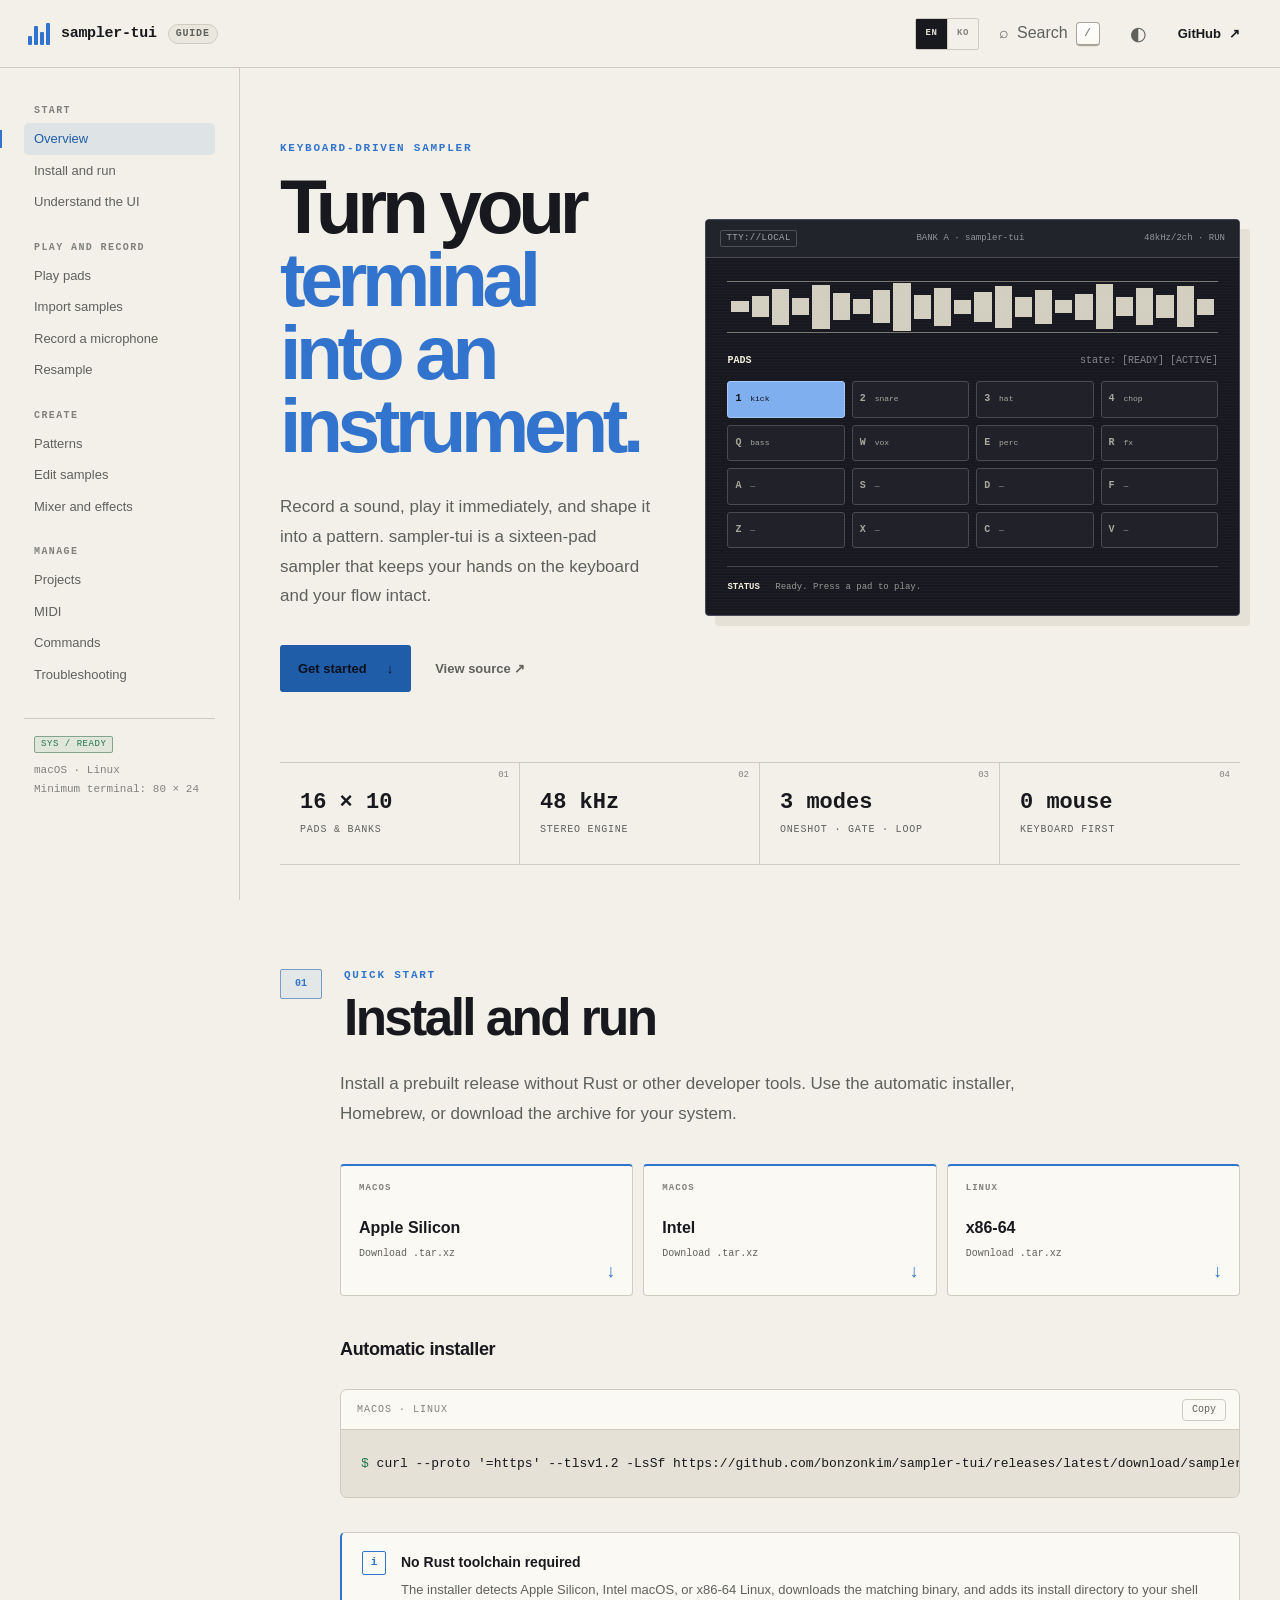
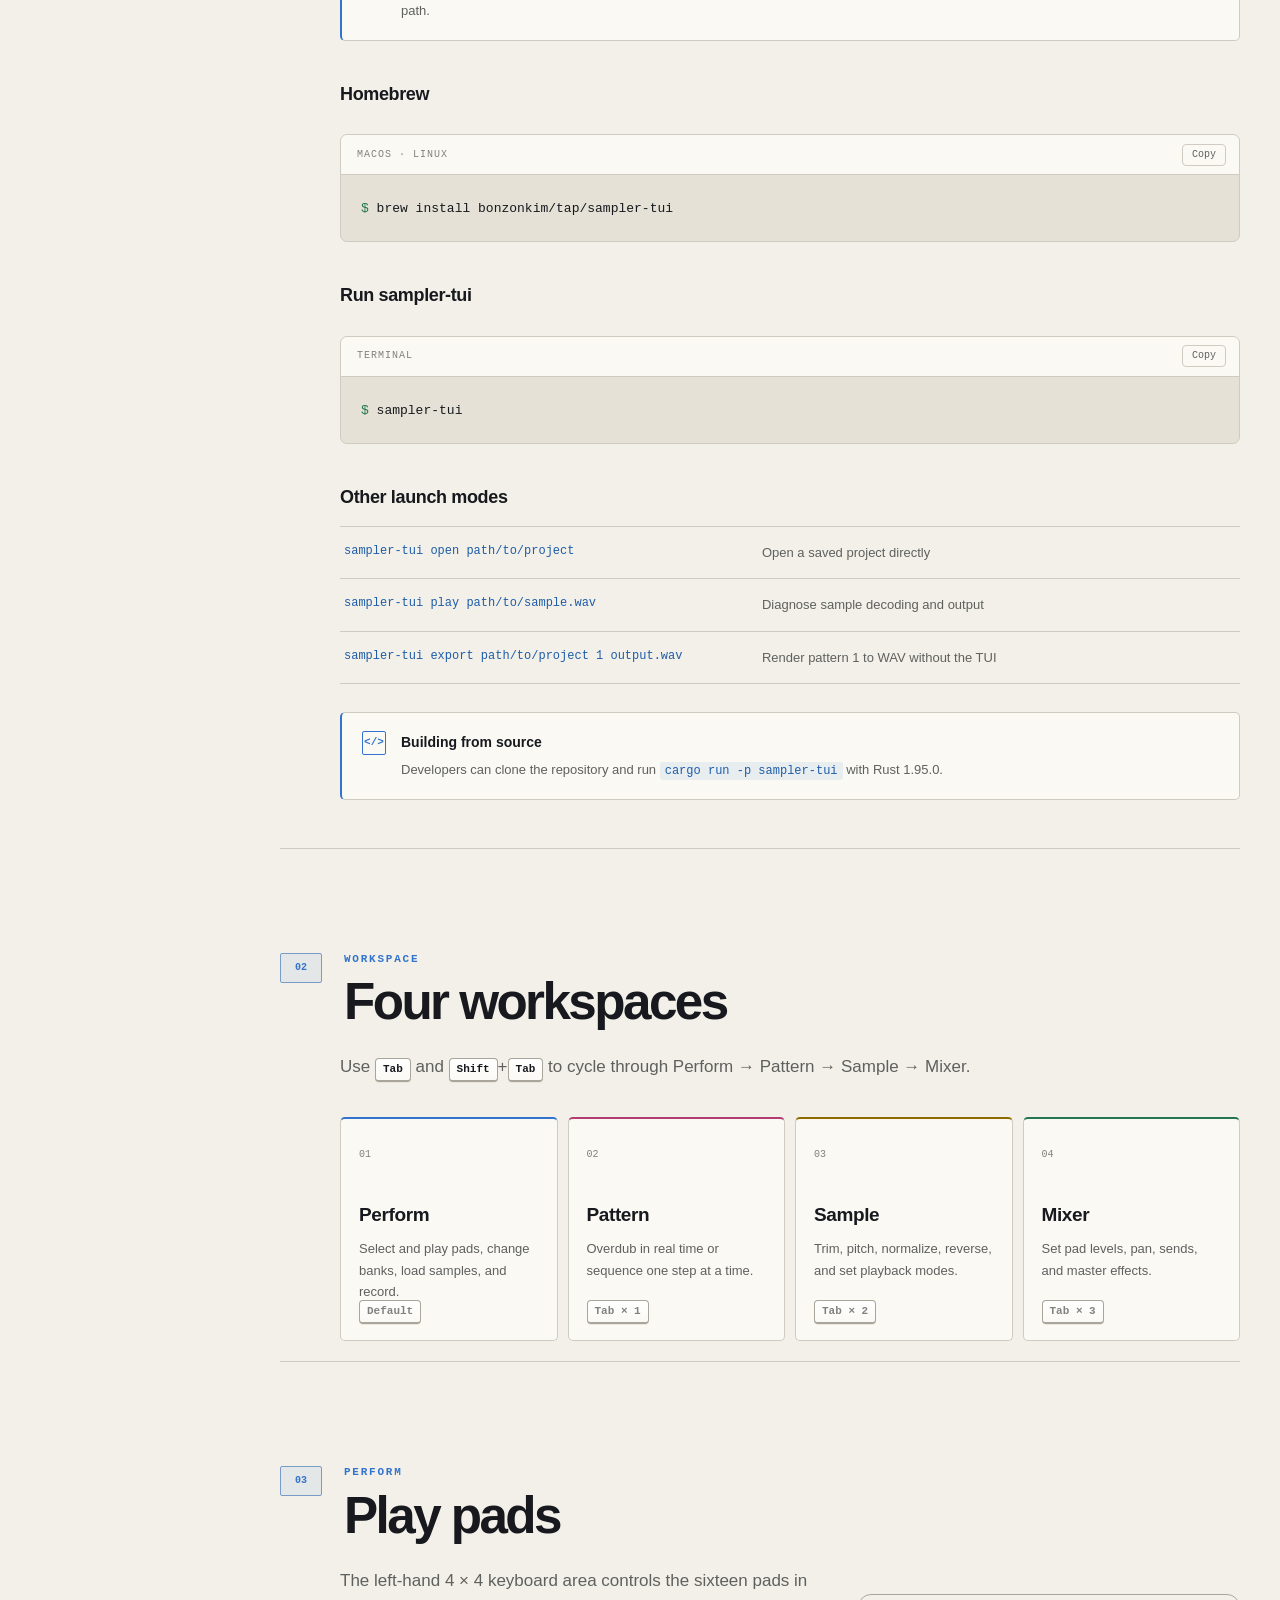
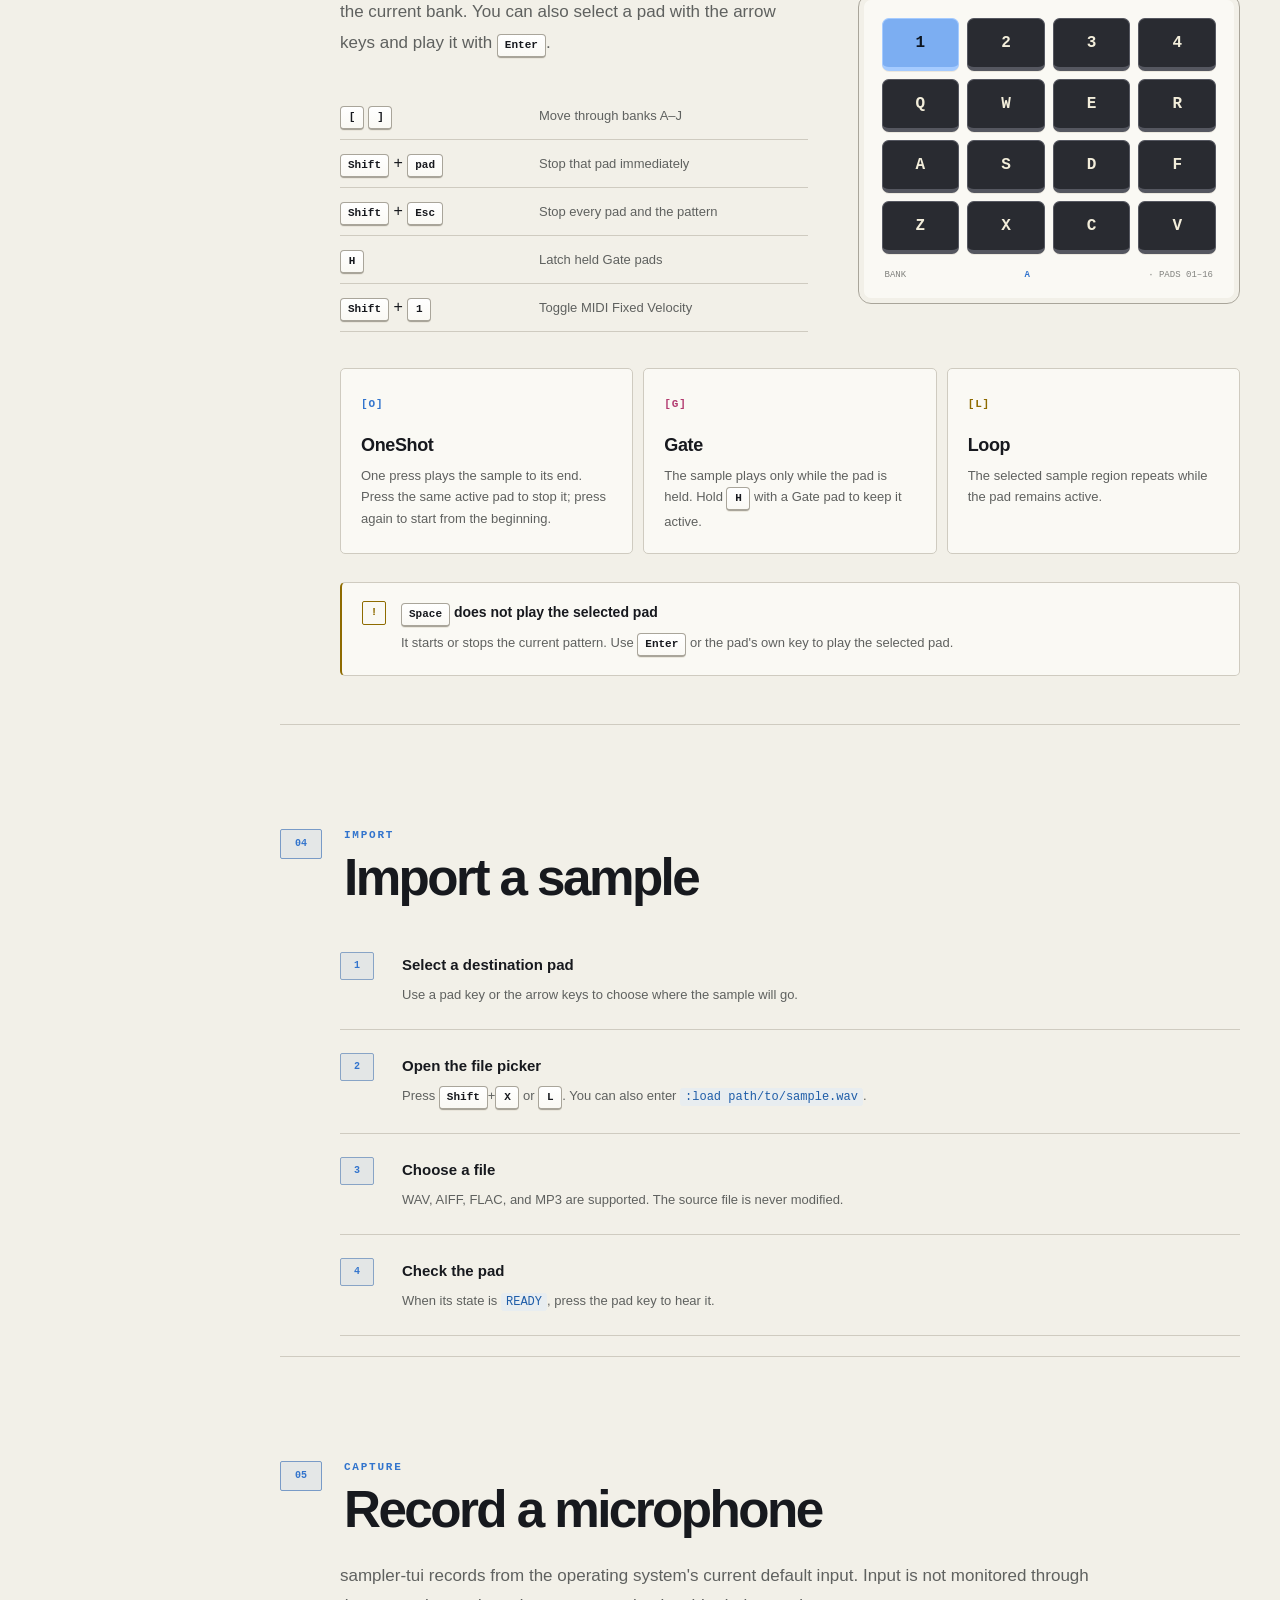
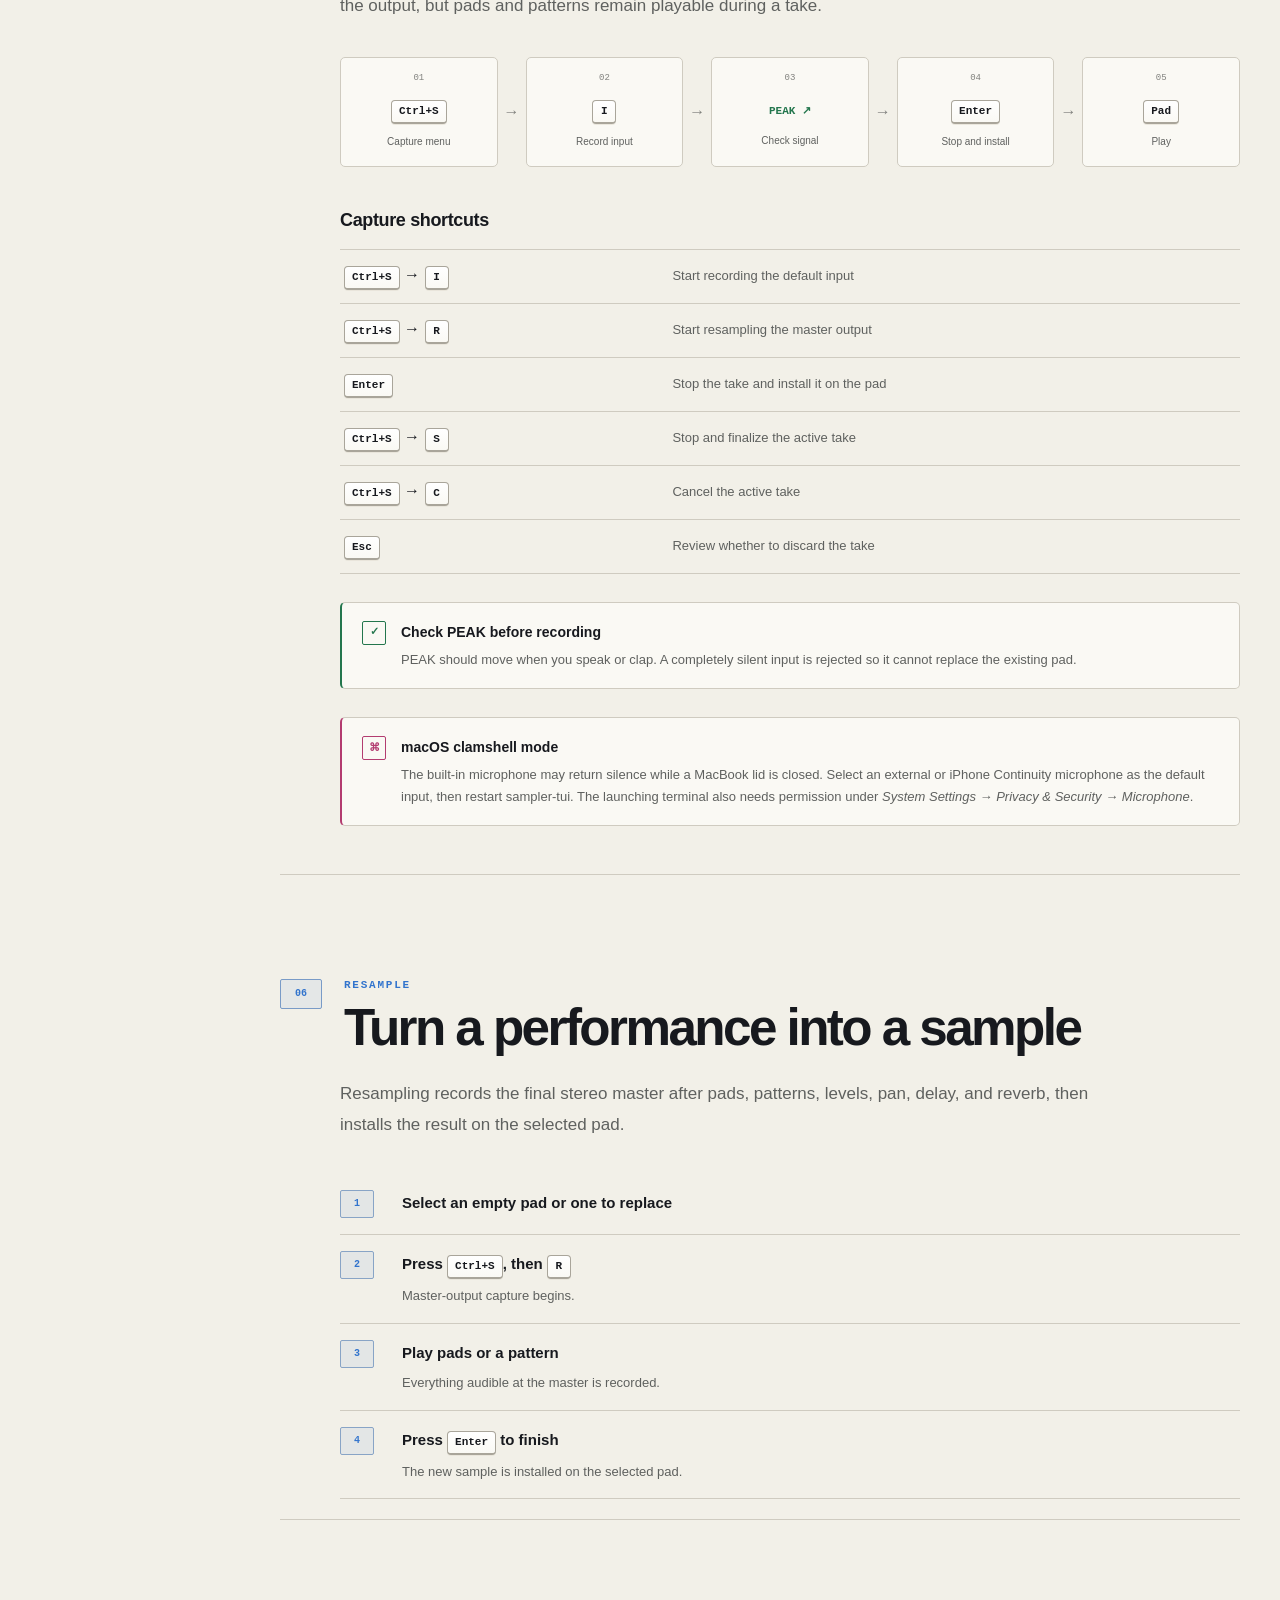
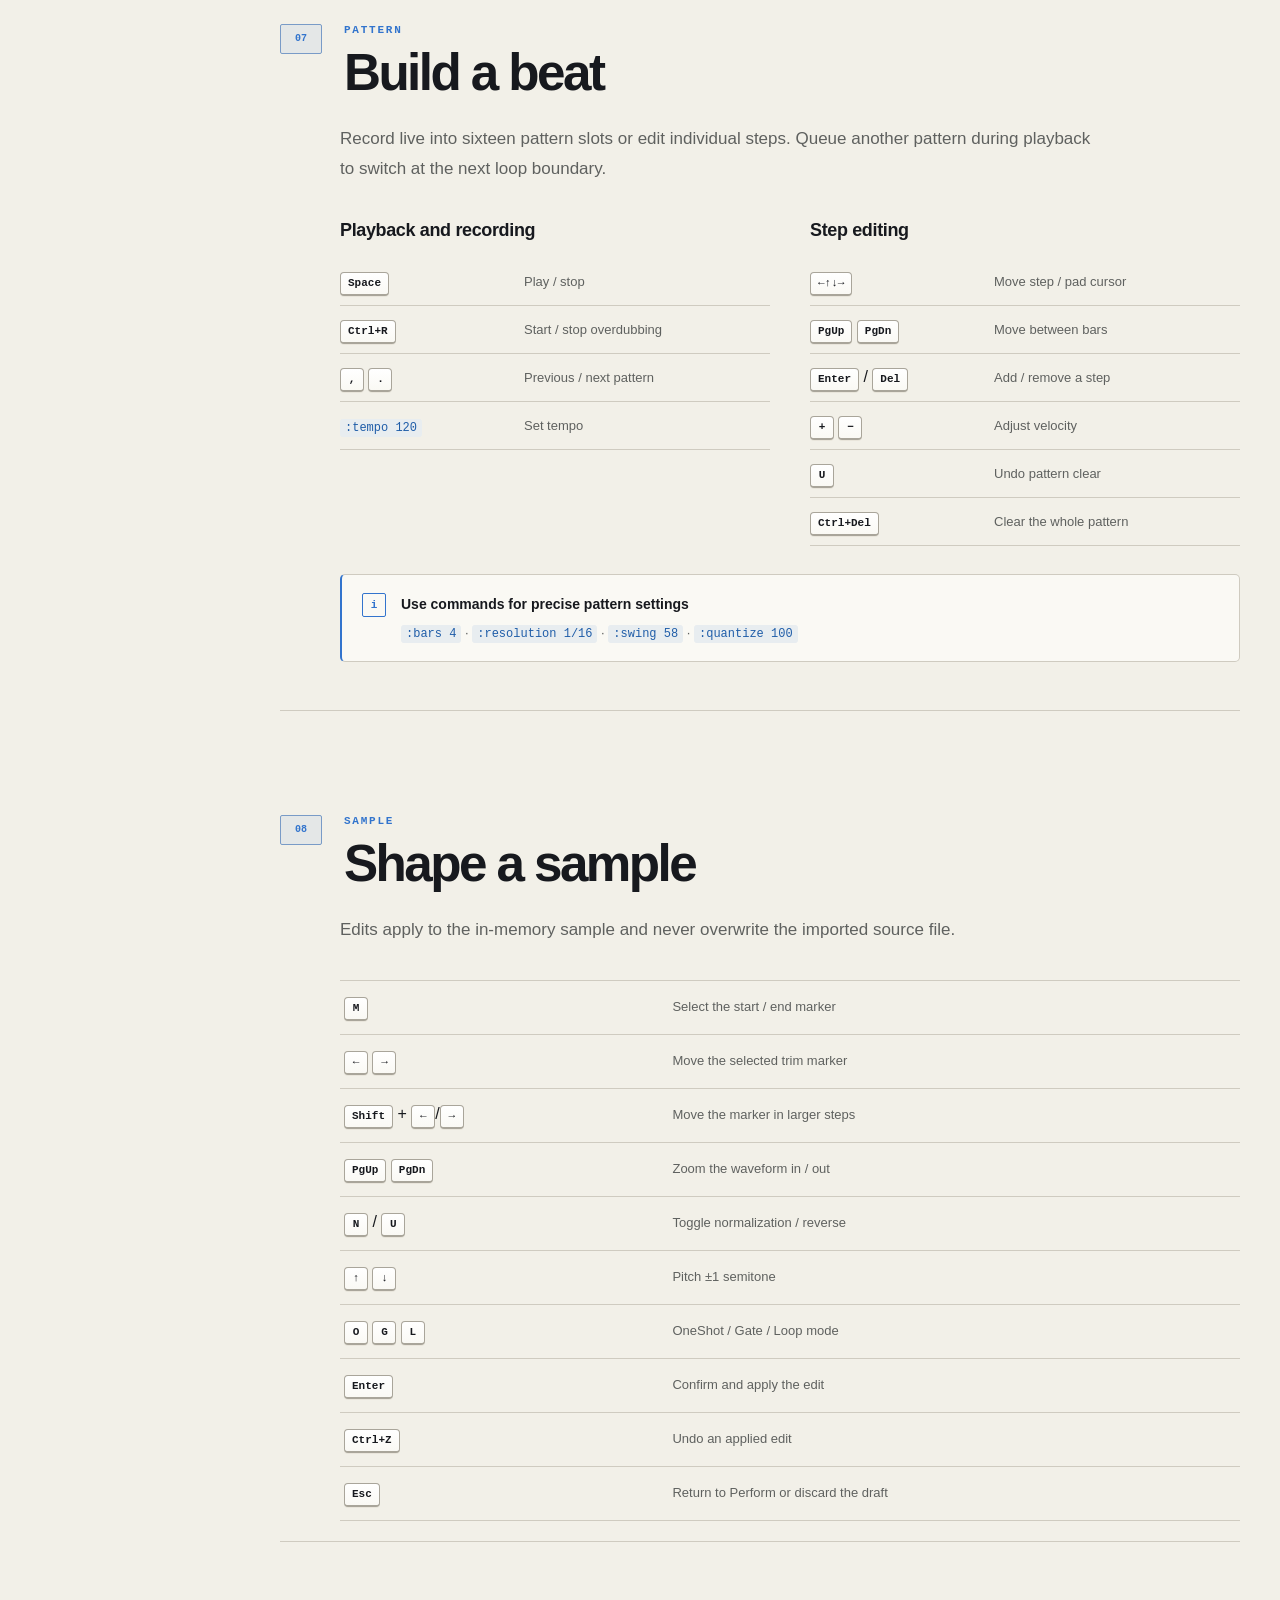
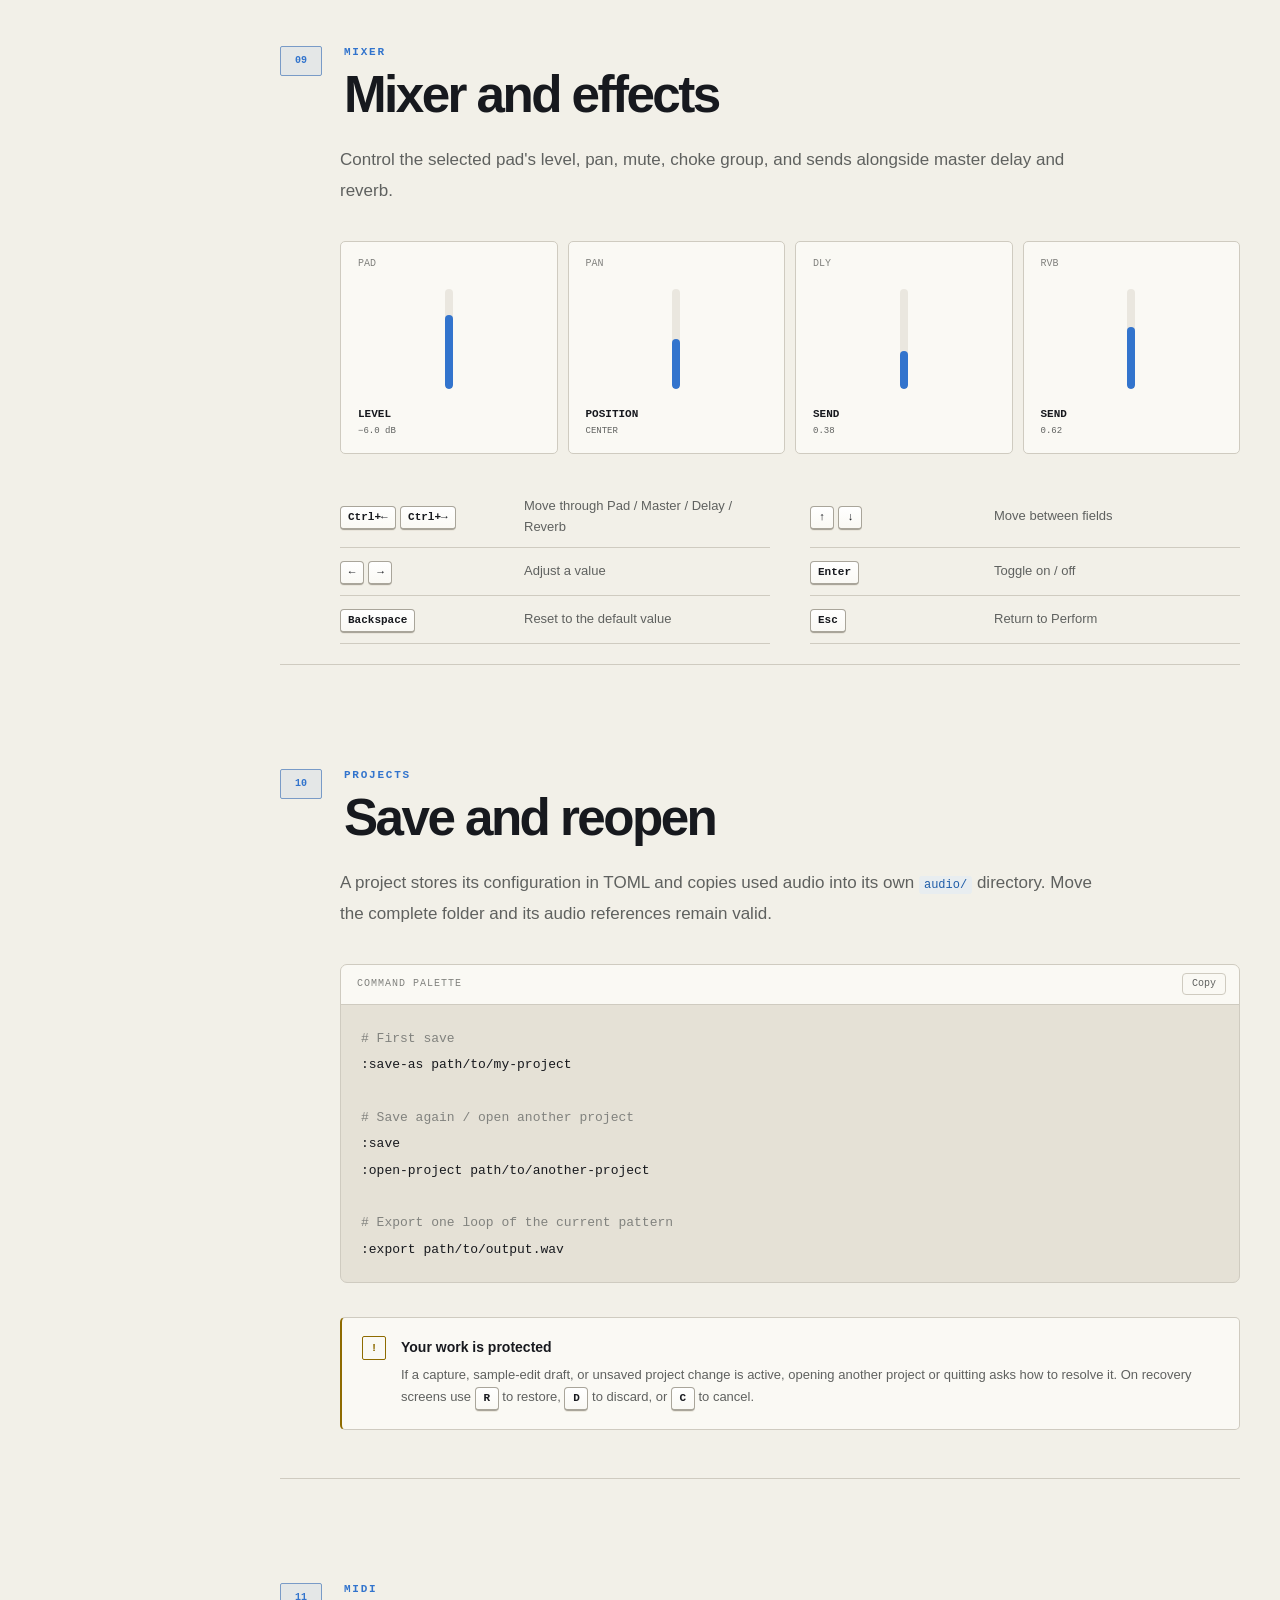
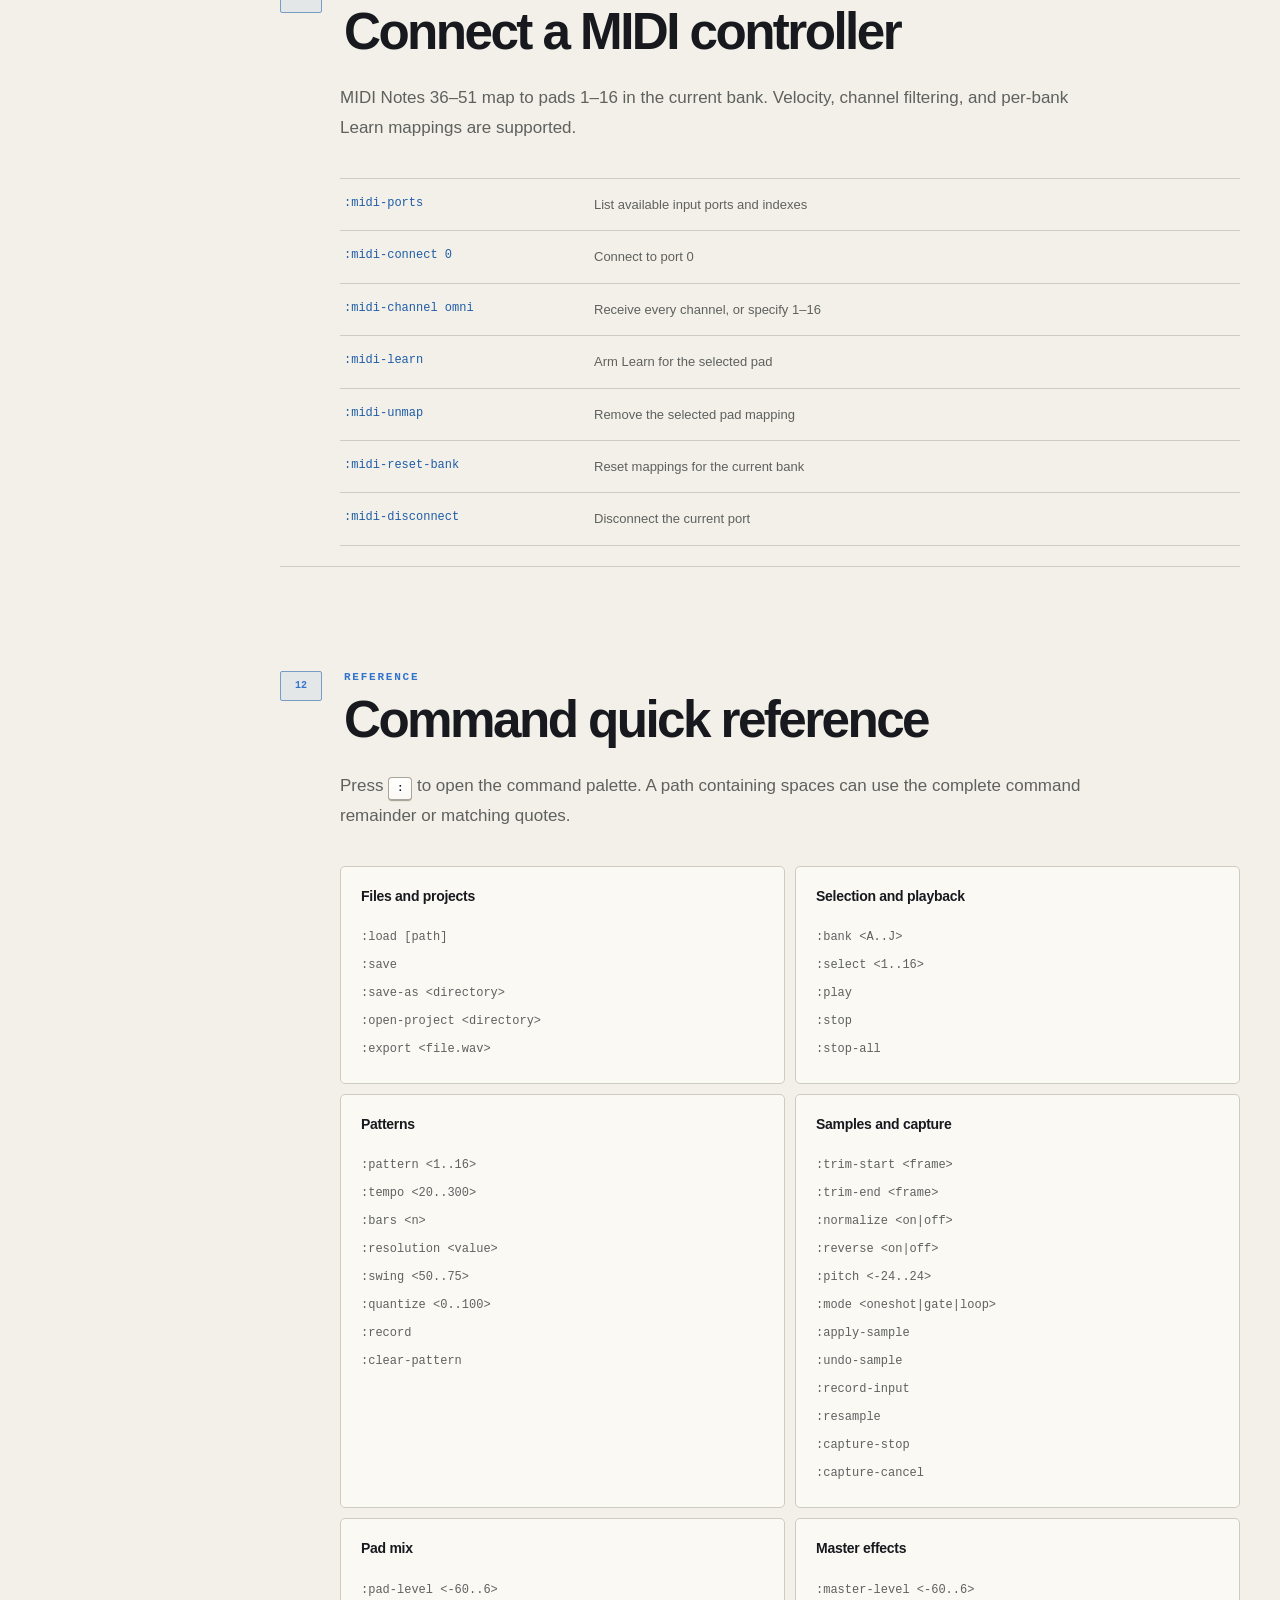
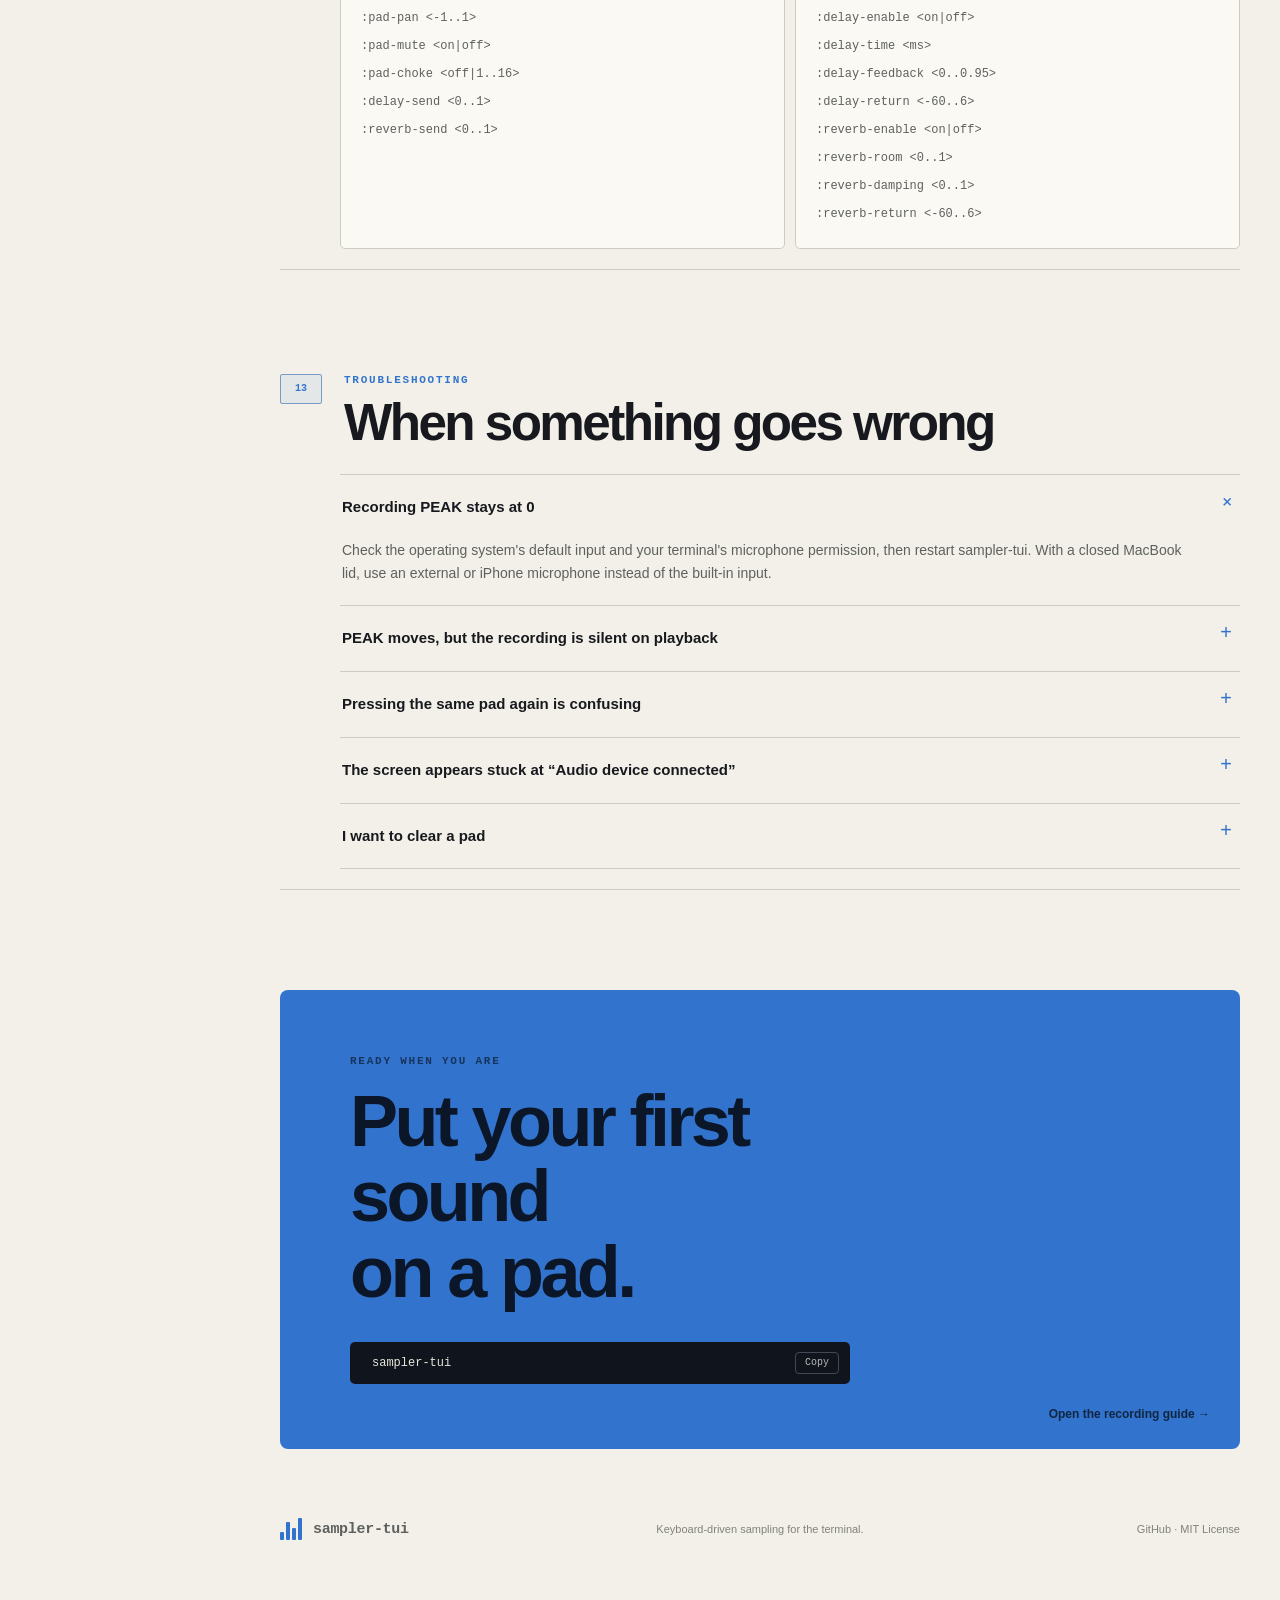
==== commit c4dd7922: "docs: add prebuilt install options" ====
--- a/docs/index.html
+++ b/docs/index.html
@@ -16,7 +16,13 @@
     <link rel="stylesheet" href="./styles.css">
     <script src="./app.js" defer></script>
   </head>
-  <body id="top">
+  <body
+    id="top"
+    data-theme-light-label="Switch to light theme"
+    data-theme-dark-label="Switch to dark theme"
+    data-search-empty-template="No documentation found for “{query}”."
+    data-copy-success="Copied to clipboard"
+  >
     <a class="skip-link" href="#main-content">Skip to content</a>
 
     <header class="topbar">
@@ -123,20 +129,46 @@
             <span class="section-number">01</span>
             <div><p class="eyebrow">Quick start</p><h2>Install and run</h2></div>
           </div>
-          <p class="section-intro">sampler-tui uses Rust 1.95.0. From the root of a checked-out repository, run:</p>
+          <p class="section-intro">Install a prebuilt release without Rust or other developer tools. Use the automatic installer, Homebrew, or download the archive for your system.</p>
+          <div class="download-grid" id="install-downloads" aria-label="Manual downloads">
+            <a class="download-card" href="https://github.com/bonzonkim/sampler-tui/releases/latest/download/sampler-tui-aarch64-apple-darwin.tar.xz" data-release-target="aarch64-apple-darwin">
+              <span>macOS</span><strong>Apple Silicon</strong><small>Download .tar.xz</small>
+            </a>
+            <a class="download-card" href="https://github.com/bonzonkim/sampler-tui/releases/latest/download/sampler-tui-x86_64-apple-darwin.tar.xz" data-release-target="x86_64-apple-darwin">
+              <span>macOS</span><strong>Intel</strong><small>Download .tar.xz</small>
+            </a>
+            <a class="download-card" href="https://github.com/bonzonkim/sampler-tui/releases/latest/download/sampler-tui-x86_64-unknown-linux-gnu.tar.xz" data-release-target="x86_64-unknown-linux-gnu">
+              <span>Linux</span><strong>x86-64</strong><small>Download .tar.xz</small>
+            </a>
+          </div>
+          <h3>Automatic installer</h3>
           <div class="code-block">
-            <div class="code-head"><span>Terminal</span><button class="copy-button" type="button" data-copy="cargo run -p sampler-tui">Copy</button></div>
-            <pre><code><span class="prompt">$</span> cargo run -p sampler-tui</code></pre>
+            <div class="code-head"><span>macOS · Linux</span><button class="copy-button" type="button" data-copy="curl --proto '=https' --tlsv1.2 -LsSf https://github.com/bonzonkim/sampler-tui/releases/latest/download/sampler-tui-installer.sh | sh">Copy</button></div>
+            <pre><code><span class="prompt">$</span> curl --proto '=https' --tlsv1.2 -LsSf https://github.com/bonzonkim/sampler-tui/releases/latest/download/sampler-tui-installer.sh | sh</code></pre>
           </div>
           <div class="callout info">
             <span class="callout-icon">i</span>
-            <div><strong>Remember these three controls</strong><p><kbd>?</kbd> opens contextual help, <kbd>:</kbd> opens the command palette, and <kbd>Tab</kbd> changes workspaces.</p></div>
+            <div><strong>No Rust toolchain required</strong><p>The installer detects Apple Silicon, Intel macOS, or x86-64 Linux, downloads the matching binary, and adds its install directory to your shell path.</p></div>
+          </div>
+          <h3>Homebrew</h3>
+          <div class="code-block">
+            <div class="code-head"><span>macOS · Linux</span><button class="copy-button" type="button" data-copy="brew install bonzonkim/tap/sampler-tui">Copy</button></div>
+            <pre><code><span class="prompt">$</span> brew install bonzonkim/tap/sampler-tui</code></pre>
+          </div>
+          <h3>Run sampler-tui</h3>
+          <div class="code-block">
+            <div class="code-head"><span>Terminal</span><button class="copy-button" type="button" data-copy="sampler-tui">Copy</button></div>
+            <pre><code><span class="prompt">$</span> sampler-tui</code></pre>
           </div>
           <h3>Other launch modes</h3>
           <div class="command-list">
-            <div><code>cargo run -p sampler-tui -- open path/to/project</code><span>Open a saved project directly</span></div>
-            <div><code>cargo run -p sampler-tui -- play path/to/sample.wav</code><span>Diagnose sample decoding and output</span></div>
-            <div><code>cargo run -p sampler-tui -- export path/to/project 1 output.wav</code><span>Render pattern 1 to WAV without the TUI</span></div>
+            <div><code>sampler-tui open path/to/project</code><span>Open a saved project directly</span></div>
+            <div><code>sampler-tui play path/to/sample.wav</code><span>Diagnose sample decoding and output</span></div>
+            <div><code>sampler-tui export path/to/project 1 output.wav</code><span>Render pattern 1 to WAV without the TUI</span></div>
+          </div>
+          <div class="callout">
+            <span class="callout-icon">&lt;/&gt;</span>
+            <div><strong>Building from source</strong><p>Developers can clone the repository and run <code>cargo run -p sampler-tui</code> with Rust 1.95.0.</p></div>
           </div>
         </section>
 
@@ -329,7 +361,7 @@
         <section class="closing-panel">
           <p class="eyebrow">Ready when you are</p>
           <h2>Put your first sound<br>on a pad.</h2>
-          <div class="closing-command"><code>cargo run -p sampler-tui</code><button class="copy-button" type="button" data-copy="cargo run -p sampler-tui">Copy</button></div>
+          <div class="closing-command"><code>sampler-tui</code><button class="copy-button" type="button" data-copy="sampler-tui">Copy</button></div>
           <a href="#record">Open the recording guide <span aria-hidden="true">→</span></a>
         </section>
 
--- a/docs/styles.css
+++ b/docs/styles.css
@@ -194,6 +194,13 @@
 h2 { margin: 0; font-size: clamp(34px, 4vw, 53px); line-height: 1.05; letter-spacing: -.05em; }
 h3 { margin: 42px 0 16px; font-size: 18px; line-height: 1.3; letter-spacing: -.02em; }
 .section-intro { max-width: 760px; margin: 0 0 34px 60px; color: var(--muted); font-size: 17px; line-height: 1.8; word-break: keep-all; }
+.download-grid { display: grid; grid-template-columns: repeat(3, 1fr); gap: 10px; margin: 0 0 34px 60px; }
+.download-card { position: relative; min-height: 132px; padding: 18px; color: var(--text); background: var(--surface); border: 1px solid var(--border); border-top: 2px solid var(--blue); border-radius: 4px; transition: border-color .18s ease, transform .18s ease; }
+.download-card::after { content: "↓"; position: absolute; right: 16px; bottom: 14px; color: var(--blue); font: 700 18px/1 var(--mono); }
+.download-card:hover { border-color: var(--blue); transform: translateY(-2px); }
+.download-card span { display: block; color: var(--faint); font: 700 9px/1 var(--mono); letter-spacing: .12em; text-transform: uppercase; }
+.download-card strong { display: block; margin-top: 22px; font-size: 16px; }
+.download-card small { display: block; margin-top: 8px; color: var(--muted); font: 10px/1 var(--mono); }
 
 kbd { display: inline-flex; align-items: center; justify-content: center; min-width: 24px; min-height: 24px; padding: 2px 7px; color: var(--text); background: linear-gradient(180deg, var(--surface-raised), var(--surface)); border: 1px solid var(--border-strong); border-bottom-width: 2px; border-radius: 4px; box-shadow: 0 1px 0 color-mix(in srgb, var(--bg-deep) 70%, transparent); font: 600 11px/1 var(--mono); white-space: nowrap; }
 code { padding: 2px 5px; color: var(--blue-bright); background: color-mix(in srgb, var(--blue) 9%, var(--surface)); border-radius: 3px; font: 12px/1.5 var(--mono); }
@@ -377,7 +384,8 @@
   .section-heading { gap: 15px; }
   .section-number { width: 36px; height: 26px; flex-basis: 36px; }
   h2 { font-size: 38px; }
-  .section-intro, .code-block, .callout, .command-list, .workspace-grid, .split-layout, .mode-grid, .steps, .record-flow, .shortcut-table, .two-column-table, .mixer-demo, .key-actions.horizontal, .command-groups, .faq-list { margin-left: 0; }
+  .section-intro, .download-grid, .code-block, .callout, .command-list, .workspace-grid, .split-layout, .mode-grid, .steps, .record-flow, .shortcut-table, .two-column-table, .mixer-demo, .key-actions.horizontal, .command-groups, .faq-list { margin-left: 0; }
+  .download-grid { grid-template-columns: 1fr; }
   .workspace-grid, .mode-grid, .two-column-table, .command-groups { grid-template-columns: 1fr; }
   .split-layout { gap: 26px; }
   .mode-grid { gap: 8px; }
